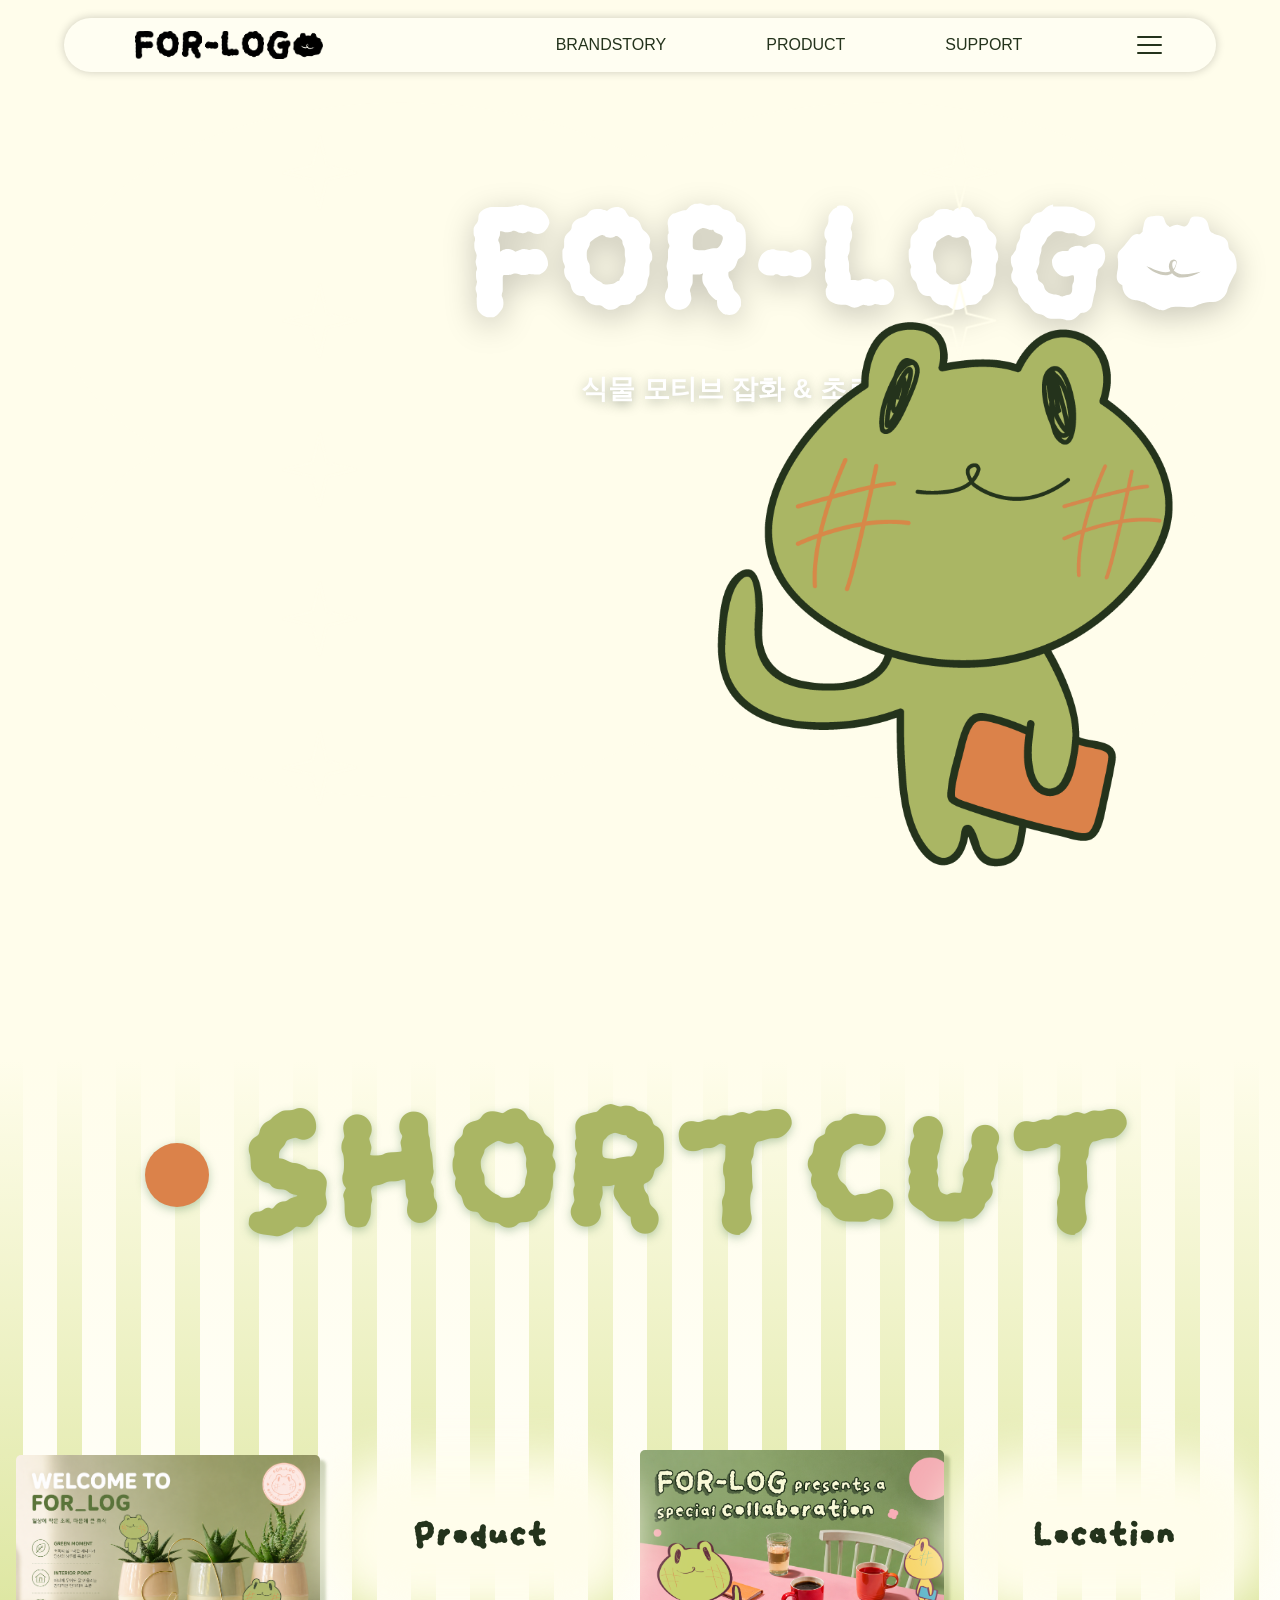
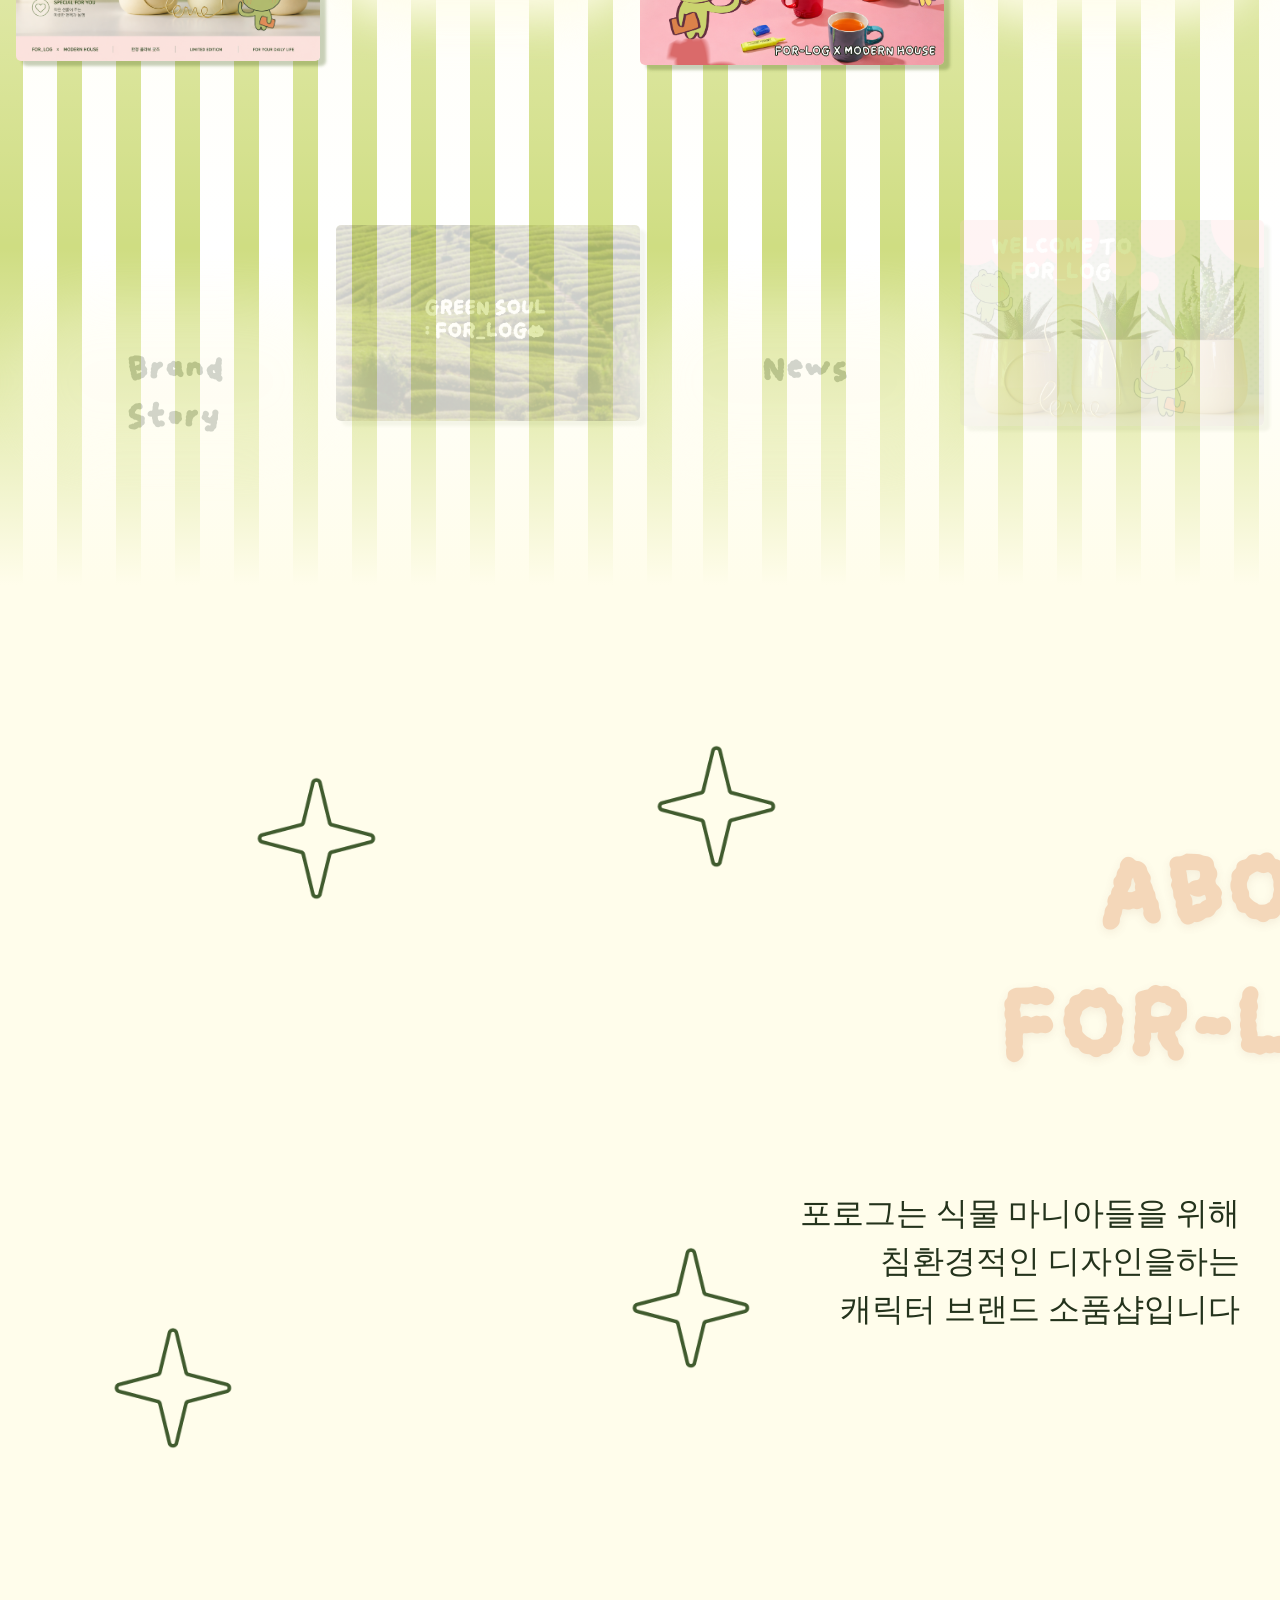
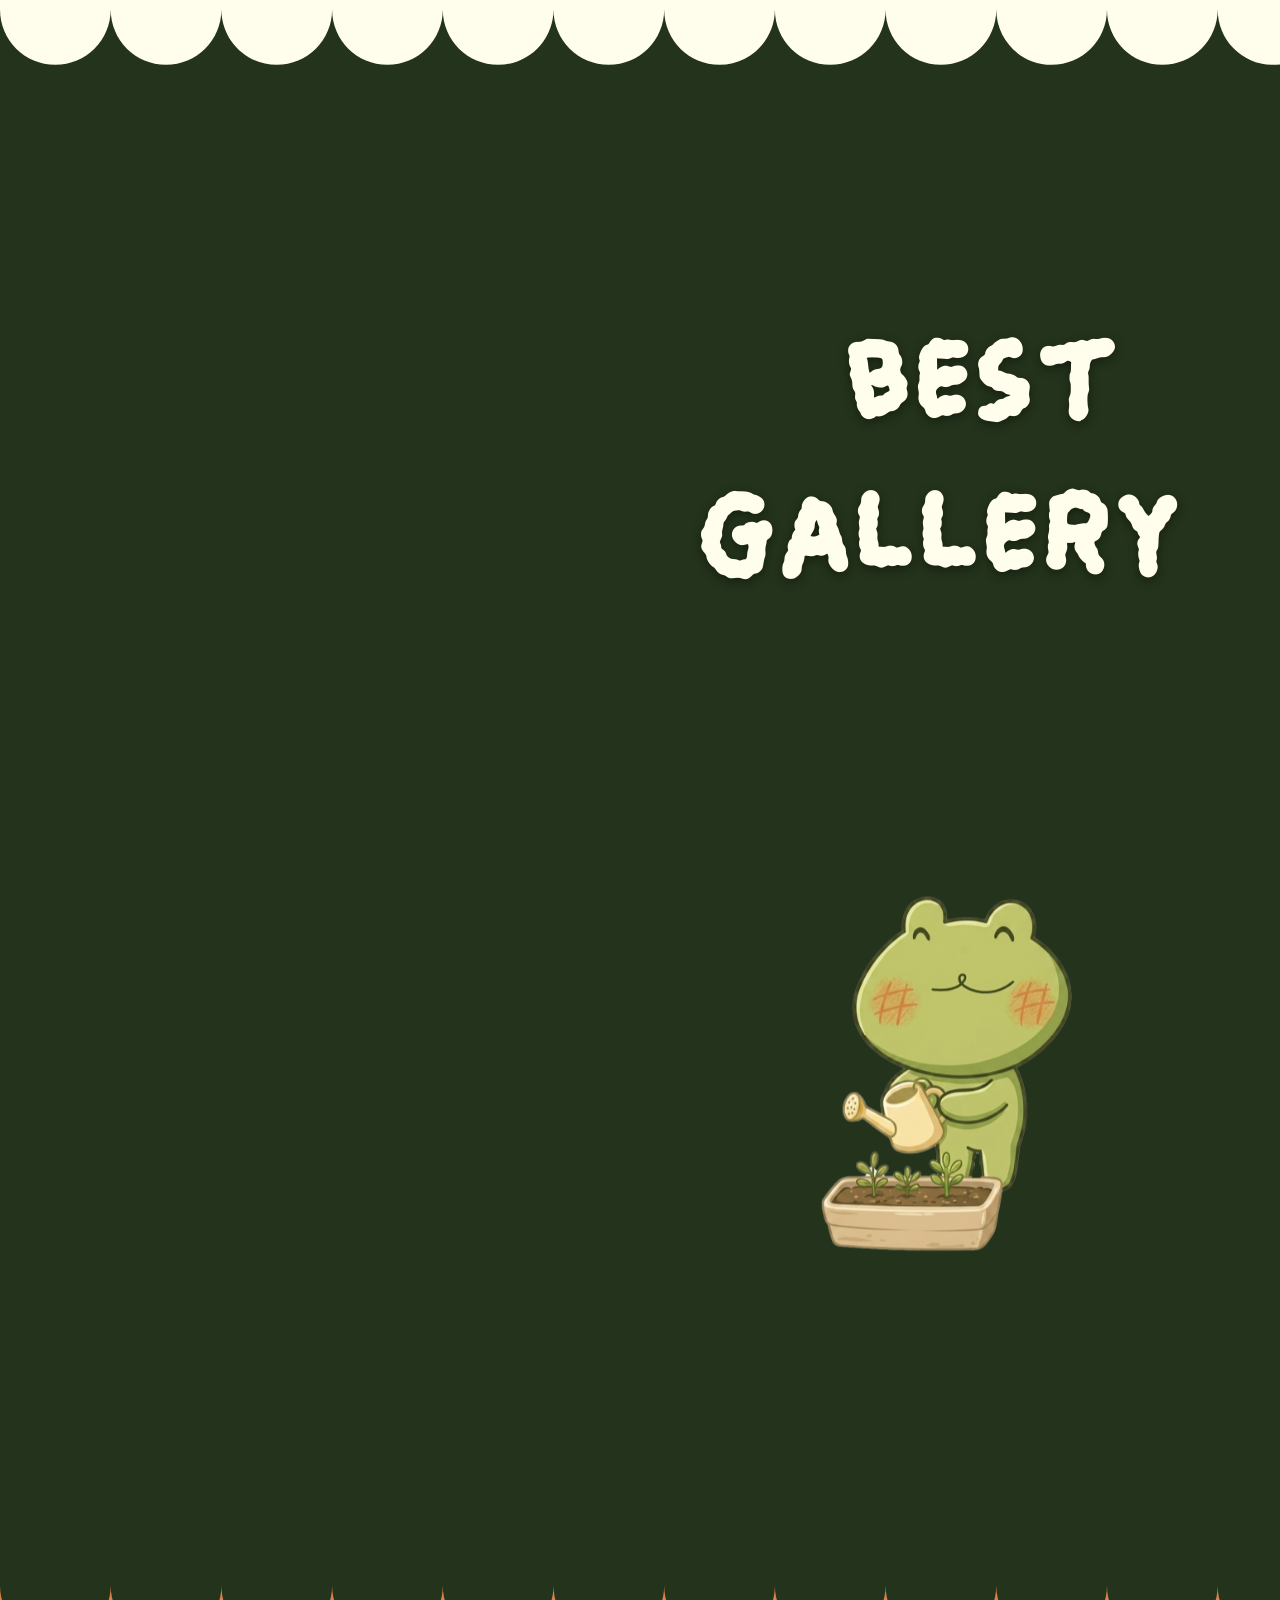
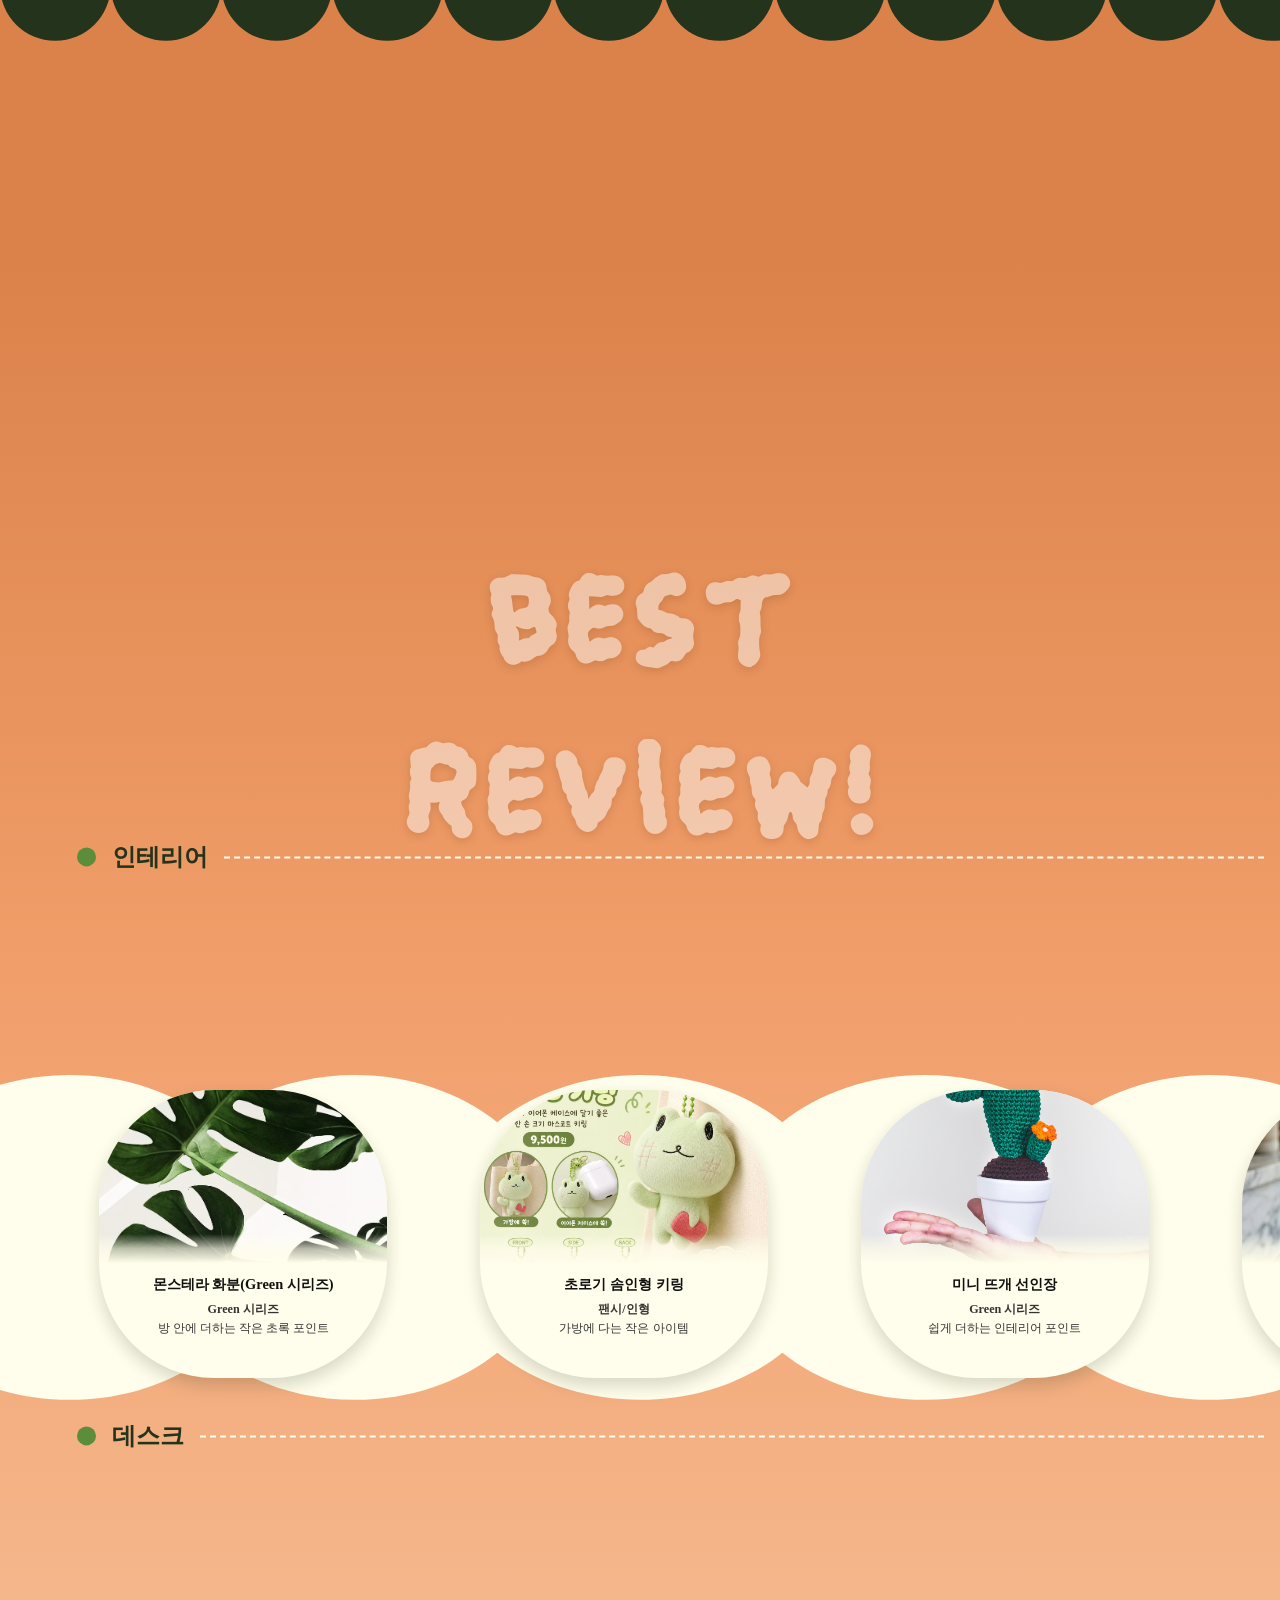
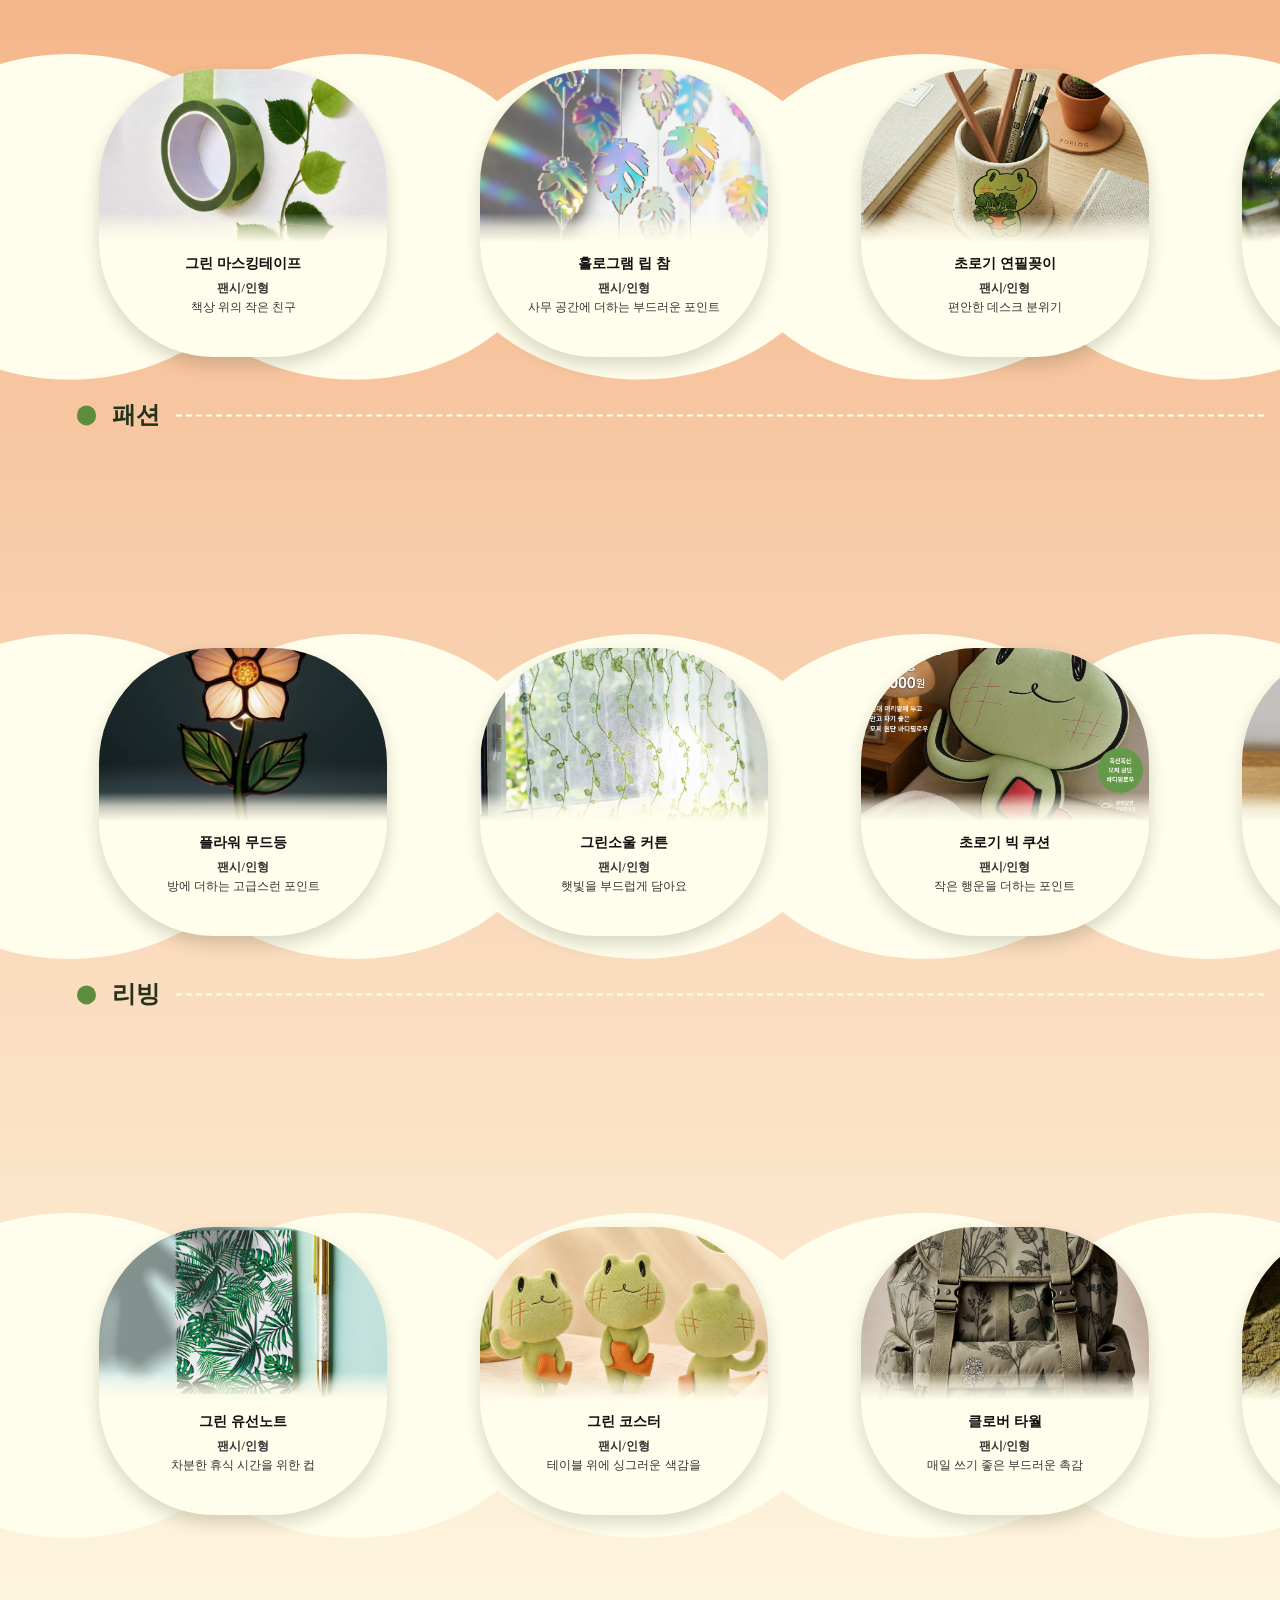
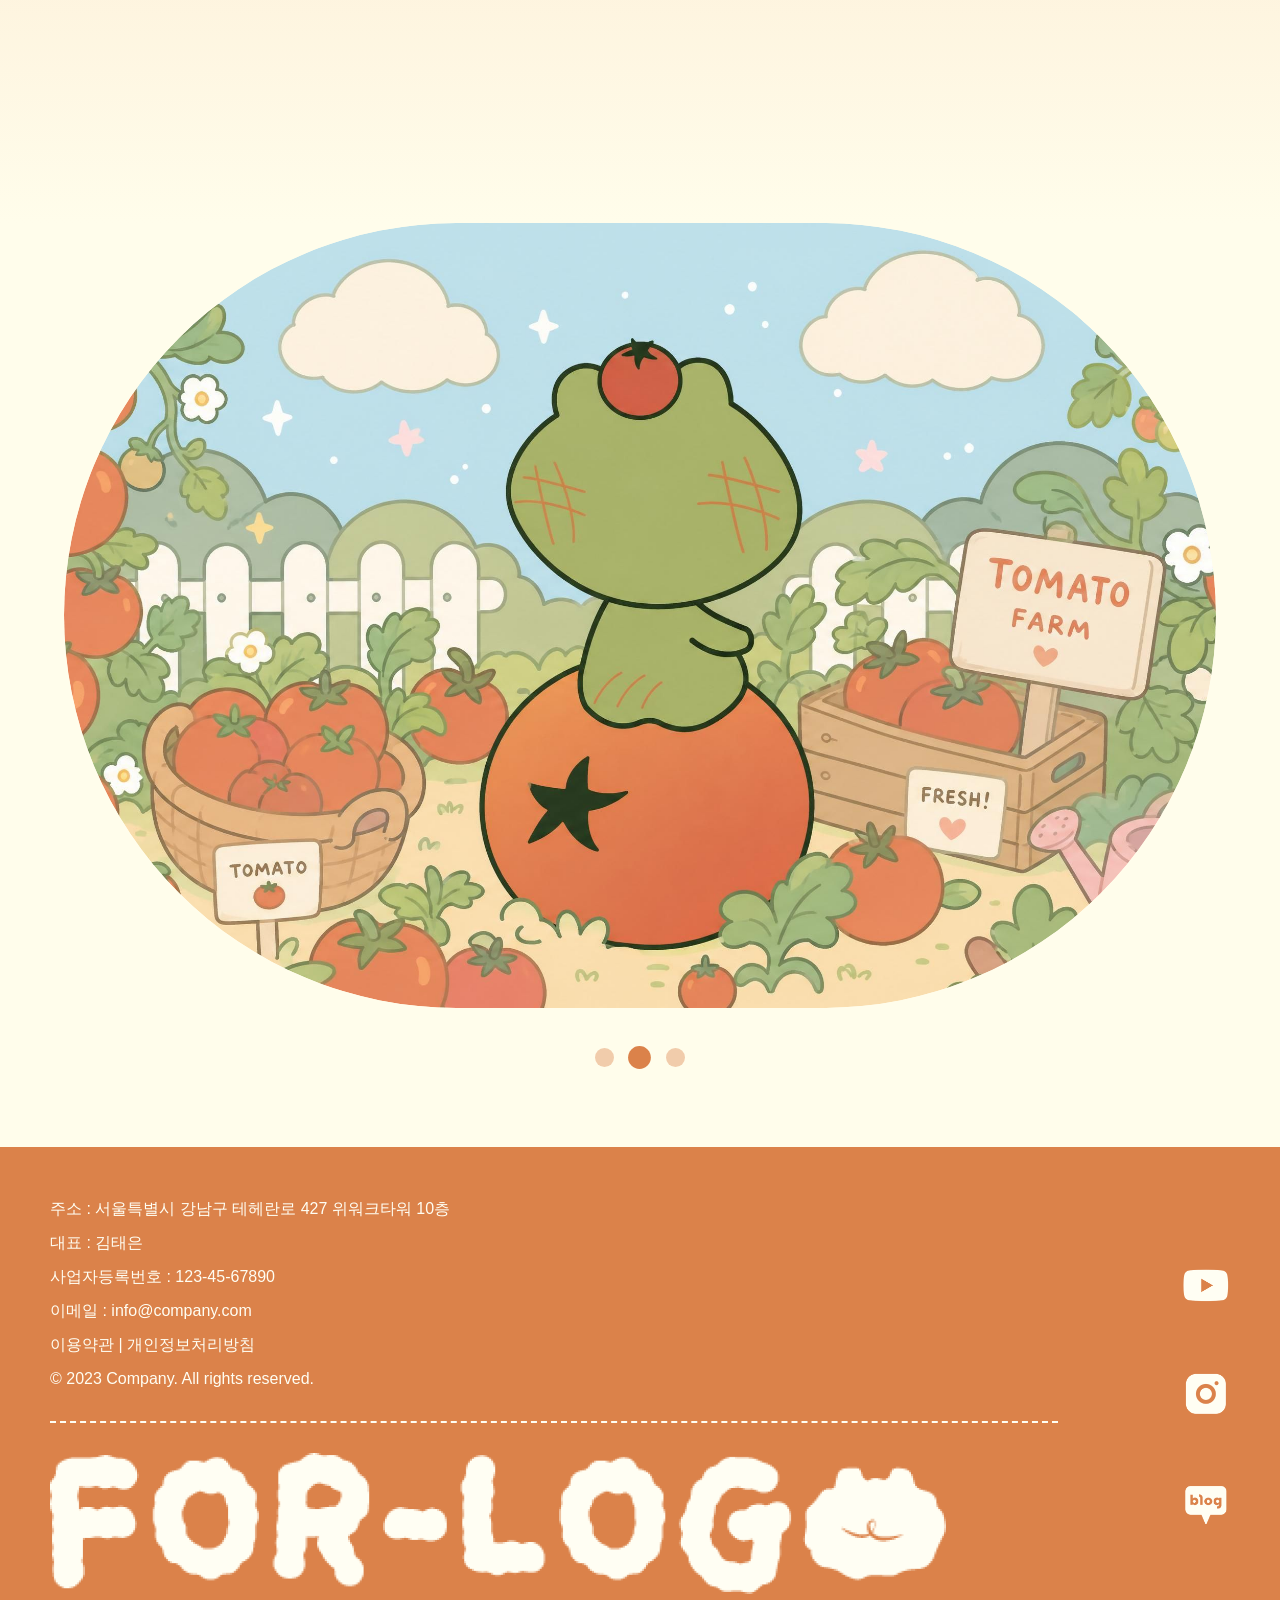
==== Home/index.html @ 7e2d9dda "홈 헤더 수정" ====
<!DOCTYPE html>
<html lang="ko">
<head>
    <meta charset="UTF-8">
    <meta name="viewport" content="width=device-width, initial-scale=1.0">
    <link rel="stylesheet" href="./common/FontAndColor/FontAndColor.css">
    <link rel="stylesheet" href="./css/reset.css">
    <link rel="stylesheet" href="./css/main.css">
    <title>FOR-LOG</title>
<header>
        <div class="headerInner">
            <div class="logo"><a href="../Home/index.html"><img src="../common/img/logo(black) 2.png" alt="logo"></a></div>
            <ul class="gnb">
                <li><a href="../brandstory/brandstory.html">BRANDSTORY</a>
                <ul class="snb">
                    <li><a href="#">CONCEPT</a></li>
                    <li><a href="#">CHOLOGI</a></li>
                </ul>
                </li>
                <li>
                    <a href="../products/products_index.html">PRODUCT</a>
                    <ul class="snb">
                        <li><a href="#">SHOP</a></li>
                        <li><a href="#">CART</a></li>
                    </ul>
                </li>
                <li>
                    <a href="../support/index.html">SUPPORT</a>
                    <ul class="snb">
                        <li><a href="#news">NEWS</a></li>
                        <li><a href="#faq">FAQ</a></li>
                        <li><a href="#location">LOCATION</a></li>
                        <li><a href="../products/login.html">LOG IN</a></li>
                    </ul>
                </li>
            </ul>
            <div class="ham">
                <span></span>
                <span></span>
                <span></span>
            </div>
        </div>
    </header>
<!-- =============================햄버거 누르면 나타나는 전체메뉴=========================== -->
    <div class="dim"></div>
    <div class="hamSideMenu">
        <div class="close">&#10006;</div>
        <ul class="hamGnb">
            <li><a href="../brandstory/brandstory.html">BRANDSTORY</a>
            <ul class="hamSnb">
                <li><a href="../brandstory/brandstory.html">CONCEPT</a></li>
                <li><a href="#">CHOLOGI</a></li>
            </ul>
            </li>
            <li>
                <a href="../products/products_index.html">PRODUCT</a>
                <ul class="hamSnb">
                    <li><a href="../products/products_index.html">SHOP</a></li>
                    <li><a href="../products/cart_test.html">CART</a></li>
                </ul>
            </li>
            <li>
                <a href="../support/html/index.html">SUPPORT</a>
                <ul class="hamSnb">
                    <li><a href="#">NEWS</a></li>
                    <li><a href="#">FAQ</a></li>
                    <li><a href="#">LOCATION</a></li>
                    <li><a href="#">LOG IN</a></li>
                </ul>
            </li>
        </ul>
    </div>
    <!-- 화면 시작 섹션1 -->
    <div class="mainWrap">
        <div class="characterWrap">
            <img src="./img/character image/PNG/choro-gi-nomal.png" alt="Main character">
        </div>
    <img class="cloverFrame" src="./img/SVG files/cloverBackground-01.svg" alt="클로버 모양의 svg">
    <div class="animateTwinkle">
        <div class="oneBox">
            <img src="./img/move/movestar-01.png" alt="움직이는 별의 원본">
            <img src="./img/move/movestar-01.png" alt="움직이는 별의 원본">
            <img src="./img/move/movestar-01.png" alt="움직이는 별의 원본">
            <img src="./img/move/movestar-01.png" alt="움직이는 별의 원본">
            <img src="./img/move/movestar-01.png" alt="움직이는 별의 원본">
        </div>
        <div class="twoBox">
            <img src="./img/move/movestar-01.png" alt="움직이는 별의 원본">
            <img src="./img/move/movestar-01.png" alt="움직이는 별의 원본">
            <img src="./img/move/movestar-01.png" alt="움직이는 별의 원본">
            <img src="./img/move/movestar-01.png" alt="움직이는 별의 원본">
            <img src="./img/move/movestar-01.png" alt="움직이는 별의 원본">
        </div>
    </div>
            <div class="heroVideos" aria-hidden="true">
                <video class="heroVideo videoOne" src="./mp4/tomatomp4.mp4" autoplay muted loop playsinline></video>
                <video class="heroVideo videoTwo" src="./mp4/movie2.mp4" autoplay muted loop playsinline></video>
                <video class="heroVideo videoThree" src="./img/video/tree.mp4" autoplay muted loop playsinline></video>
            </div>
    <section class="sec1">
        <div class="inner">
            <div class="heroContent">
                <img class="heroLogo" src="./img/SVG files/logo/logo(white).svg" alt="FOR-LOG">
                <p>&#49885;&#47932; &#47784;&#54000;&#48652; &#51105;&#54868; &amp; &#52488;&#47196;&#44592; &#44415;&#51592; &#49660;&#54609;&#47792;</p>
            </div>
        </div>
    </section>
    </div>
    <!-- 화면 시작 섹션1 끝남  -->
     <!-- 섹션2 시작 -->
    <section class="sec2">
        <div class="heroContent2">
                <div class="circle"></div><span>SHORTCUT</span>
        </div>
        <div class="inner2">
        <div class="boxUp">
            <img src="./img/character image/table-character2.png" alt="Brand story">
            <div class="whiteCircle"><span>
                                    Product</span></div>
            <img src="./img/character image/modernhouse-01.png" alt="Product">
            <div class="whiteCircle"><span>Location</span></div>
        </div>
         <div class="boxDown">
            <div class="whiteCircle"><span class="p_span">Brand<br>
                                    Story</span></div>
            <img src="./img/character image/green-01.png" alt="News">
            <div class="whiteCircle"><span class="p_span">News</span></div>
            <img src="./img/character image/welcome.png" alt="Location">
        </div>
        </div>
    </section>
        <!-- 섹션2 끝 -->
        <!-- 섹션3 시작 -->
    <section class="sec3">
        <div class="inner">
            <!-- 움직이는 것들-옵저버 끝나고 -->
            <div class="spakleGreenBox">
                <div class="spk1"></div>
                <div class="spk2"></div>
                <div class="spk3"></div>
                <div class="spk4"></div>
            </div>
            <!-- 끝 -->
            <div class="character">
                <img src="./img/character image/PNG/choro-gi6.png" alt="웃는 초로기">
                <div class="textWarp">
                <span>ABOUT<br>FOR-LOG</span>
                <span>포로그는 식물 마니아들을 위해<br>
                        침환경적인 디자인을하는<br>
                        캐릭터 브랜드 소품샵입니다</span>
                </div>
            </div>
        </div>
    </section>
    <!-- 섹션3 끝 -->
     <!-- 섹션4 시작-------갤러리---------- -->
    <section class="sec4">
         <img src="./img/SVG files/pattern/pattern-white.svg" alt="상단 장식 svg이미지(화이트)">
        <div class="galleryStart">
            <div class="cloverWarp"></div>
            <div class="secondWrap">
                <span class="BestGallery">BEST<br>GALLERY</span>
                <div class="anotherIMG"></div>
            </div>
        </div>
    </section>
    <!-- 섹션4 끝-------갤러리---------- -->
     <!-- 섹션5시작-------리뷰페이지---------- -->
    <section class="sec5">
        <img src="./img/SVG files/pattern/pattern-green3.svg" alt="올록볼록한 장식 사진">
        <div>
            <span>BEST<br>REVIEW!</span>
        </div>

        <div class="reviewStart">
            <div class="productBand">
                <img class="productBandBg" src="./img/SVG files/pattern/circliewhite.svg" alt="배경이 되는 원들의 모임">
                <section class="productSection">
                <div class="productList" id="productList"></div>
                </section>
            </div>
            <img src="./img/SVG files/pattern/circliewhite.svg" alt="배경이 되는 원들의 모임">
            
            <img src="./img/SVG files/pattern/circliewhite.svg" alt="배경이 되는 원들의 모임">
            <img src="./img/SVG files/pattern/circliewhite.svg" alt="배경이 되는 원들의 모임">
            <img src="./img/SVG files/pattern/circliewhite.svg" alt="배경이 되는 원들의 모임">
        </div>
    </section>
<!-- 섹션5끝-------리뷰페이지---------- -->
 <!-- 섹션6시작-------슬라이드---------- -->
<section class="sec6">
        <div class="slide">
            <div class="slider">
                <img src="./img/character image/cute_img.jpg" alt="개구리의 이미지1">
                <img src="./img/character image/cute_img2.jpg" alt="개구리의 이미지1">
                <img src="./img/character image/cute_img3.png" alt="개구리의 이미지1">
            </div>
        </div>
        <div class="dots">
            <div></div>
            <div></div>
            <div></div>
        </div>
</section>

<footer>
        <div class="left">
            <div class="info">
                <p>주소 : 서울특별시 강남구 테헤란로 427 위워크타워 10층</p>
                <p>대표 : 김태은</p>
                <p>사업자등록번호 : 123-45-67890</p>
                <p>이메일 : info@company.com</p>
                <p>이용약관 | 개인정보처리방침</p>
                <p>© 2023 Company. All rights reserved.</p>
            </div>
            <div class=line><hr style="border: none; border-top: 2px dashed var(--bg-color);"></div>
            <div class="logo">
                <img src="./common/img/logo(white).png" alt="logo">
            </div>
        </div>
        <div class="right">
            <img src="./common/img/youtube.png" alt="sns">
            <img src="./common/img/instagram.png" alt="sns">
            <img src="./common/img/blog.png" alt="sns">
        </div>
    </footer>

<script src="https://code.jquery.com/jquery-3.7.1.min.js"></script>
    <script src="./js/main.js"></script>
</body>
</html>
---- Home/common/FontAndColor/FontAndColor.css ----
CSS
* {
    font-size: 16px;
}

@font-face {
    font-family: 'Cloudsofa';
    src: url('Cloudsofa_namgim-Regular.ttf') format('truetype');
    /* 브라우저가 두께를 강제로 무시하지 않도록 안전장치 추가 */
    font-weight: 100 900; 
}

:root {
    /* 테마 컬러 */
    --main-color: #AAB664;
    --sub-color: #6F8B41;
    --bg-color: #FFFEF3;
    --point-color: #DB824A;
    --dark-color: #24331C;

    /* 폰트 종류 */
    --font-cloud: 'Cloudsofa', sans-serif;
    --font-default: sans-serif;

    /* 💡 반응형 폰트 설정 (clamp 적용) */
    /* 규칙: clamp(모바일에서_최소_크기, 화면_비례_크기, PC에서_최대_크기) */
    
    --title-font: 900 clamp(4rem, 12vw, 15rem)/1.1 var(--font-cloud);
    --subtitle-font: 900 clamp(3rem, 10vw, 12.5rem)/1.2 var(--font-cloud);
    
    --big1-font: 900 clamp(2rem, 5vw, 4rem)/1.2 var(--font-default);
    --big2-font: 900 clamp(1.75rem, 4vw, 3rem)/1.2 var(--font-default);
    --big3-font: 900 clamp(1.5rem, 3vw, 2.5rem)/1.3 var(--font-default);
    
    --small-font: 900 clamp(1rem, 2vw, 1.25rem)/1.5 var(--font-default);
    --small2-font: 500 clamp(0.875rem, 1.5vw, 1rem)/1.5 var(--font-default);
}
---- Home/css/main.css ----
﻿@font-face {
    font-family: "cloud";
    src: url("../font/Cloudsofa_namgim-Regular.ttf") format("truetype");
    font-weight: 400;
    font-style: normal;
}
 header{
            width: 100%; height:90px;
            display: flex; justify-content: center; align-items: center;
            position: fixed; top: 0; left: 0; z-index: 100;
        }
        .headerInner{
            width: 90%;  height:60%;
            border-radius: 50px;
            display:grid; grid-template-columns: 15% 80% 5%; 
            padding: 0 40px;
            box-shadow: 0 0 10px rgba(0,0,0,0.2);
            position: relative;
        }
        .headerInner::before {
        content: "";
        position: absolute; top: 0; left: 0; 
        width: 100%; height: 100%;
        background-color: color-mix(in srgb, var(--bg-color) 90%, transparent);
        backdrop-filter: blur(4px);
        -webkit-backdrop-filter: blur(4px);
        border-radius: 50px;
        z-index: -1; /* 내용물 뒤로 깔리게 하기 */
    }
        .logo{
            display: flex; justify-content: center; align-items: center;min-width:250px;
        }
        .logo>a{
            width: 75%; height: 51%;
            display: flex; justify-content: center; align-items: center;
        }
        .logo img{
            width: 100%; height: 100%;
            object-fit:cover;
        }
        .gnb{
            height: 100%; 
            display: flex; justify-content: end;
        }
        .gnb>li{
            height: 100%; position: relative; margin-right: 100px;
            transition: all 0.2s; font:var(--small2-font); color: var(--dark-color);
        }
        .gnb>li:hover{
            color: var(--main-color);
        }
        .gnb>li>a{
            width: 100%;height: 100%;
            display: flex; justify-content: center; align-items: center;
            transition: all 0.1s;
        }
        /* ===============================================서브메뉴============================================= */
        .snb{
            position: absolute; left: 50%; 
            transform: translateX(-50%);
            top: 100%;/*부모의 밑바닥 끝에 위치해라*/
            width: 150px;
            background-color: color-mix(in srgb, var(--main-color) 80%, transparent);
            backdrop-filter: blur(4px);
            color: var(--bg-color);
            border-radius:  0 0 15px 15px;
            z-index: 200;
            padding: 15px;
            display: none;
        }
        .snb li{
            padding: 5px 0; font:var(--small2-font);
        }
        a {
       color: inherit;
        }

/* ===============================햄버거===================================== */
        .ham{
            width: 100%;
            display: flex; justify-content: center; align-items: center; flex-direction: column
        }
        .ham span{
            width: 25px; height: 2px; border-radius: 5px;
            background-color: var(--dark-color); margin: 3px 0;
            transition: all 0.2s;
        }
        .ham:hover span:nth-child(1){
            transform: rotate(-26deg) translateY(3px);
        }
        .ham:hover span:nth-child(2){
            opacity: 0;
        }
        .ham:hover span:nth-child(3){
            transform: rotate(26deg) translateY(-3px);
        }
        .dim{
            width: 100%; height: 100vh;
            background-color: color-mix(in srgb, var(--dark-color) 50%, transparent);
            backdrop-filter: blur(4px);
            position: fixed; left: 0;top: 0;
            opacity: 0;
            visibility: hidden;
            transition: all 0.3s;
            z-index: 500;
        }
        .dim.on{
            opacity: 1;
            visibility: visible;
        }
        .hamSideMenu{
            width: 22rem; height: 100vh;
            background-color: var(--bg-color);
            position: fixed; right: -100%; top: 0;
            padding: 32px; transition: all 0.3s;
            z-index: 1000;
        }
        .hamSideMenu.on{
            right: 0;
        }
        .hamGnb>li{
            margin-top: 70px;
            font: var(--small-font); color: var(--dark-color);
            transition: all 0.2s;
        }
        .hamGnb>li:hover{
            color: var(--main-color);
        }
        .hamSnb{
            display: none;
        }
        .hamSnb li{
            margin-top: 20px;
            font: var(--small2-font); color: var(--main-color);
        }
        .close{
            width:20px;
            color: var(--point-color);
            font: var(--small-font);
            cursor: pointer;
            transition: all 0.2s;
        }
        .close:hover{
            scale: 1.2;
        }
        @media(max-width:1000px){
            .gnb{
                display: none;
            }
            .hamSideMenu{
                width: 70%;
            }
            .ham{
                align-items: end;
            }
        }
html,
 footer{
            background-color: var(--point-color);
        }
body {
    margin: 0;
    background-color: #fffdeb;
}

.mainPopup {
    width: 100%;
    min-height: 100vh;
    position: fixed;
    left: 0;
    top: 0;
    z-index: 3000;
    display: flex;
    align-items: flex-start;
    justify-content: flex-start;
    padding: 6rem 2rem 2rem 6rem;
    background-color: rgba(0, 0, 0, 0.62);
}

.mainPopup.hide {
    display: none;
}

.mainPopupInner {
    width: min(calc(100% - 6rem), 74rem);
    display: flex;
    align-items: center;
    justify-content: flex-start;
    gap: clamp(1.5rem, 7vw, 5.2rem);
}

.mainPopupItem {
    width: min(42vw, 22.8rem);
    overflow: hidden;
    background-color: #111;
    box-shadow: 0 1.2rem 2.4rem rgba(0, 0, 0, 0.22);
}

.mainPopupItem.hide {
    display: none;
}

.mainPopupItem img {
    width: 100%;
    aspect-ratio: 228 / 333;
    object-fit: cover;
}

.mainPopupControl {
    display: flex;
    justify-content: space-between;
    align-items: center;
    min-height: 1.75rem;
    padding: 0.35rem 0.55rem;
    background-color: #111;
}

.mainPopupToday,
.mainPopupControl button {
    border: 0;
    background: none;
    color: #fff;
    font-family: "sans-serif";
    font-size: 0.72rem;
    font-weight: 800;
    line-height: 1;
    cursor: pointer;
}

.mainPopupToday {
    display: flex;
    align-items: center;
    gap: 0.35rem;
}

.mainPopupToday input {
    width: 0.85rem;
    height: 0.85rem;
    margin: 0;
    accent-color: #fff;
    cursor: pointer;
}

@media (max-width: 640px) {
    .mainPopup {
        align-items: flex-start;
        overflow-y: auto;
        padding: 5rem 1rem 2rem;
    }

    .mainPopupInner {
        flex-direction: column;
        gap: 1.2rem;
    }

    .mainPopupItem {
        width: min(78vw, 18rem);
    }
}
.inner {
    width: min(100% - 2rem, 1200px);
    margin: 0 auto;
}
.inner2 {
    width: min(100% - 2rem, 1600px);
    margin: 0 auto;
}

img,
video {
    display: block;
}

.sec1 {
    margin: 0 auto;
    min-height: 100vh;
    background: transparent;
    overflow: hidden;
    position: relative;
    z-index: 20;
    /* border: 1px solid red; */
    margin-bottom: 10rem;
}
.BestGallery {
    display: inline-block;
    transition: transform 0.5s ease;
    transition: all 0.4s;
    transform: translateY(-10rem);
}
.BestGallery.on{
    transform: translateY(0);
}
.BestGallery:hover{
    transform: translateY(10rem);
}
.characterWrap {
    position: absolute;
    inset: 0;
    z-index: 40;
    pointer-events: none;
}

.characterWrap img {
    position: absolute;
    right: 10rem;
    bottom: 16rem;
    width: min(33vw, 350px);
    transform: scale(1.3);
    z-index: 50;
    /* animation: moveMain 3s infinite; */
    /* animation-direction: alternate; */
}
@keyframes moveMain{
    0%{
        transform: scale(1.55) rotate(0);
        bottom: 16rem;
    }
    20%{
        transform: scale(1.55) rotate(-5deg);
        bottom: 22rem;
        right: 12rem;
    }
    50%{
        transform: scale(1.44) rotate(0);
        right: 12rem;
        bottom: 16rem;
    }
    70%{
        transform: scale(1.55) rotate(0);
        bottom: 22rem;
        right: 15rem;
    }
    100%{
        transform: scale(1.44) rotate(0);
        right: 15rem;
        bottom: 16rem;
    }
}

.mainWrap {
    position: relative;
    z-index: 1;
    width: 100%;
    min-height: 100vh;
    overflow: hidden;
    background: #fffdeb;
    isolation: isolate;
    pointer-events: none;
}

.heroVideos,
.heroVideo,
.cloverFrame {
    position: absolute;
    inset: 0;
    width: 100%;
    height: 100vh;
}

.heroVideos {
    z-index: 1;
    background: #fffdeb;
}

.heroVideo {
    object-fit: cover;
    opacity: 0;
    animation: videoFade 18s infinite;
}

.videoOne {
    animation-delay: 0s;
}

.videoTwo {
    animation-delay: 6s;
}

.videoThree {
    animation-delay: 12s;
}

.cloverFrame {
     position: absolute;
    top: 0;
    left: 50%;
    width: 110%;
    height: 100vh;
    max-width: none;
    transform: translateX(-50%);
    object-fit: fill;
    z-index: 10;
    pointer-events: none;
     opacity: 1;
    transition: opacity 0.1s ease;
}

@media (max-width: 1160px) {
     .cloverFrame {
        opacity: 0;
    }

    .heroVideos {
        border-radius: 0 0 40px 40px;
        overflow: hidden;
    }
}
.animateTwinkle{
    width: 100%;
    height: 100vh;
    position: absolute;
    inset: 0;
    z-index: 30;
    display: flex;
    justify-content: space-around;
    align-items: center;
}
.oneBox{
    margin-top: 1rem;
    width: 6.5rem;
    height: 75%;
    /* border: 1px solid red; */
    display: flex;
    align-items: center;
    justify-content: space-around;
   flex-direction: column;
   gap: 2.8rem;
}
.oneBox>img{
   animation: moveTwinkle 1.6s steps(2, end) infinite;
}
.twoBox>img{
   animation: moveTwinkle 1.6s steps(2, end) infinite;
}
.twoBox{
    margin-top: 1rem;
    width: 6.5rem;
    height: 75%;
    /* border: 1px solid red; */
    display: flex;
    align-items: center;
    justify-content: space-around;
   flex-direction: column;
   gap: 2.8rem;
}
@keyframes moveTwinkle {
    0%{ 
        transform: scale(1.2)rotate(20deg);
    }
    30%{
        transform: scale(0.6)  rotate(50deg);
    }
    50%{
       transform: scale(0.5) rotate(70deg);
    }
    70%{
        transform: scale(0.2) rotate(100deg);
    }
    100%{
        transform: scale(0);
    }
}

.heroContent {
    position: absolute;
    z-index: 3;
    top: clamp(94px, 17vh, 155px);
    left: 50%;
    width: min(46rem, 72vw);
    transform: translateX(-50%);
    text-align: center;
    color: #fff;
    text-shadow: 0 3px 12px rgba(30, 48, 32, 0.35);
    
}

.heroLogo {
    transform: scale(1.3);
    width: min(100%, 670px);
    margin: 4rem 18.75rem;
    filter: drop-shadow(0 6px 12px rgba(0, 0, 0, 0.22));
    user-select: none;
}

.heroContent p {
    margin: clamp(8px, 1.5vw, 14px) auto 0;
    font-size: clamp(1.1rem, 2.1vw, 1.9rem);
    font-weight: 800;
    line-height: 1.25;
    word-break: keep-all;
    transform: translateX(11rem);
   user-select: none;
}
.heroCharacter {
    position: absolute;
    z-index: 3;
    right: clamp(24px, 10vw, 170px);
    bottom: clamp(40px, 6vh, 88px);
    width: clamp(190px, 24vw, 390px);
    max-height: 55vh;
    object-fit: contain;
    filter: drop-shadow(0 12px 18px rgba(0, 0, 0, 0.2));
}

@keyframes videoFade {
    0% {
        opacity: 0;
    }

    8%,
    33% {
        opacity: 1;
    }

    42%,
    100% {
        opacity: 0;
    }
}

@media (max-width: 900px) {
    .heroContent {
        top: clamp(90px, 15vh, 130px);
        width: min(38rem, 78vw);
    }

    .heroCharacter {
        right: 50%;
        bottom: clamp(52px, 8vh, 92px);
        width: clamp(210px, 45vw, 330px);
        transform: translateX(50%);
    }
}

@media (max-width: 768px) {
    .heroContent {
        left: 50%;
        transform: translateX(-40%);
    }

    .heroLogo {
        margin-right: auto;
        margin-left: auto;
    }

    .heroContent p {
        transform: translateX(0);
    }

    .sec3 .inner {
        width: min(100% - 3rem, 1200px);
    }

}

@media (max-width: 560px) {
    .mainWrap {
        min-height: 100svh;
    }

    .cloverFrame {
        width: 180%;
        max-width: none;
        left: 50%;
        transform: translateX(-50%);
        display: block;
    }

    .heroContent {
        top: 18vh;
        width: min(21rem, 78vw);
    }

    .heroContent p {
        font-size: clamp(1rem, 5vw, 1.35rem);
    }

    .heroCharacter {
        bottom: 12vh;
        width: min(62vw, 260px);
    }
}
.sec2 {
    overflow: hidden;
    position: relative;
    background-color: #fffdeb;
    background-image:
        linear-gradient(180deg, #fffdeb 0%, transparent 70%, #fffdeb 100%),
        url("../img/strp.png");

    background-repeat:
        no-repeat,
        repeat;

    background-size:
        100% 100%,
        auto;

    background-position:
        center,
        center;
    
    margin-bottom: 15rem;
}
.heroContent2{
    display: flex;
    align-items: center;
    justify-content: center;
    gap: 2rem;
    transform: translateY(10rem);
    opacity: 0;
    transition: all 0.6s;
}
.heroContent2.on{
    transform: translateY(0rem);
    opacity: 1;
}
.heroContent2 span{
     font-size: clamp(4rem, 12vw, 10rem);
     color: #AAB664;
     font-family: "cloud";
      text-shadow: 0 3px 10px rgba(64, 121, 70, 0.35);
}
.circle{
    width: max(4rem);
    height: max(4rem);
    border-radius: 50%;
    background-color: #DB824A;
    box-shadow: 0 3px 10px rgba(64, 121, 70, 0.35);
}

.boxUp{
    margin-top: 10rem;
    width: 100%;
    display: grid;
    grid-template-columns:repeat(4, 1fr);
    /* gap: 30rem; */
    align-items: center;
    justify-items: start;
    transform: translateY(10rem);
    opacity: 0.2;
    transition: all 0.4s;
}
.boxUp.on{
    transform: translateY(0);
    opacity: 1;
}
.boxUp>img{
    width: 100%;
    max-height: 25rem;
    border-radius: 5px;
    object-fit: cover;
    cursor: pointer;
}
.boxUp>div{
    display: flex;
    align-items: center;
    justify-content: center;
}
.whiteCircle{
    position: relative;
    justify-self: center;
    align-self: center;
    margin-bottom: 2.8rem;
    width: 20rem;
    height: 10rem;
    border-radius: 70rem;
    display: flex;
    align-items: center;
    justify-content: center;
    transition: all 0.3s;
}
.whiteCircle:hover{
    transform: translateY(-2rem);
}

.whiteCircle::before{
    content: "";
    position: absolute;
    inset: 0;
    background-color: #fffdeb;
    border-radius: inherit;
    filter: blur(1.5rem);
    z-index: 0;
}

.whiteCircle > span{
    font-size: clamp(1.2rem, 12vw, 2rem);
     color:  #24331C;
     font-family: "cloud";
    position: relative;
    z-index: 1;
    cursor: pointer;
    transition: all 0.3s;
}
.whiteCircle > span:hover{
    color: #DB824A;
}
.p_span{
    /* border: 1px solid red; */
    position: absolute;
    left: 15%;
    top: 28%;
     transform: translateX(-50%);
    z-index: 1;
}
.boxDown{
    margin-top: -5.3rem;
    width: 100%;
    display: grid;
    grid-template-columns:repeat(4, 1fr);
    /* gap: 1rem; */
    align-items: center;
    justify-items: end;
    margin-bottom: 15rem;
    transform: translateY(10rem);
    opacity: 0.2;
    transition: all 0.5s;
}
.boxDown.on{
    transform: translateY(0);
    opacity: 1;
}
.boxDown>div{
    margin-top: 10rem;
    display: flex;
    align-items:flex-start;
    justify-content:center;
}
.boxUp>img{
    box-shadow: 6px 5px 3px rgba(74, 99, 31, 0.3);
    transition: all 0.3s;
}
.boxUp>img:hover{
    transform: translateY(-2rem);
}
.boxDown>img{
    width: 100%;
    max-height: 25rem;
    border-radius: 5px;
    object-fit: cover;
    cursor: pointer;
    box-shadow: 6px 5px 3px rgba(74, 99, 31, 0.3);
    transition: all 0.3s;
}
.boxDown>img:hover{
    transform: translateY(-2rem);
}
@media (max-width: 1200px) {
      .sec2 {
        padding: 0 1.9rem;
    }
    .boxUp,
    .boxDown {
        display: grid;
        grid-template-columns: 1fr;
        gap: 1.5rem;
        margin-top: 2rem;
        margin-bottom: 0;
    }

    .boxUp > div,
    .boxDown > div {
        display: none;
    }

    .boxUp > img,
    .boxDown > img {
        width: 100%;
        max-height: none;
        object-fit: cover;
    }
}
.sec3{
    width: 100%;
    margin-bottom: 4.5rem;
    background-color:#fffdeb;
    position: relative;
}
.spakleGreenBox{
    width: 100%;
    height: 160%;
    position: absolute;
    top: 0;
    left: 0;
    z-index: 200;
    pointer-events: none;
    /* border: 1px solid red; */
    margin-top: -15rem;
}
/* 반짝이 시작--------------- */
.spk1, .spk2, .spk3, .spk4{
    width: 12%;
    height: 12%;
    position: absolute;
    top: 12rem;
    left: 15rem;
    background-image: url(../img/move/greensparkle-01.png);
    background-position: center;
    background-repeat: no-repeat;
    background-size: contain;
    animation: sparkle 1.4s ease-in-out infinite;
    transform-origin: center;
}
.spk2{
    top: 10rem;
    left: 50%;
    animation: sparkle2 1.2s ease-in-out infinite;
}
.spk3{
    top: auto;
    bottom: 10rem;
    left: 6rem;
    animation: sparkle2 1.2s ease-in-out infinite;
}

.spk4 {
    top: auto;
    left: auto;
    bottom: 15rem;
    right: 40%;
    animation: sparkle 1.2s ease-in-out infinite;
}

@keyframes sparkle {
    0%, 100% {
        transform: scale(0.5) rotate(0deg);
        opacity: 0.4;
    }

    50% {
        transform: scale(1.15) rotate(8deg);
        opacity: 1;
    }
}
@keyframes sparkle2 {
    0%, 100% {
        transform: scale(0.3) rotate(0deg);
        opacity: 0.4;
    }

    50% {
        transform: scale(0.9) rotate(8deg);
        opacity: 1;
    }
}
@media (max-width: 768px) {
    .spakleGreenBox {
        height: 120%;
    }

    .spk1 {
        top: 8rem;
        left: 2rem;
    }

    .spk2 {
        top: 12rem;
        left: 50%;
        right: 3rem;
    }

    .spk3 {
        top: auto;
        bottom: 6rem;
        left: 1rem;
    }

    .spk4 {
        top: auto;
        bottom: 2rem;
        left: 50%;
        right: 2rem;
    }
}
.character{
    width: 100%;
    display: grid;
    grid-template-columns: repeat(2, 1fr);
    gap: 6rem;

}
.character img{
    width: 100%;
    height: 40rem;
    transform: translateY(-500px) scale(2);
    object-fit: contain;
    transition: all 0.5s;
    opacity: 0;
}

.character img.on{
	-webkit-animation: bounce-in-top 1.2s both;
	        animation: bounce-in-top 1.2s both;
}

@-webkit-keyframes bounce-in-top {
  0% {
    -webkit-transform: translateY(-500px) scale(2);
            transform: translateY(-500px)scale(2);
    -webkit-animation-timing-function: ease-in;
            animation-timing-function: ease-in;
    opacity: 0;
  }
  38% {
    -webkit-transform: translateY(0)scale(2);
            transform: translateY(0)scale(2);
    -webkit-animation-timing-function: ease-out;
            animation-timing-function: ease-out;
    opacity: 1;
  }
  55% {
    -webkit-transform: translateY(-65px)scale(2);
            transform: translateY(-65px)scale(2);
    -webkit-animation-timing-function: ease-in;
            animation-timing-function: ease-in;
  }
  72% {
    -webkit-transform: translateY(0)scale(2);
            transform: translateY(0)scale(2);
    -webkit-animation-timing-function: ease-out;
            animation-timing-function: ease-out;
  }
  81% {
    -webkit-transform: translateY(-28px)scale(2);
            transform: translateY(-28px)scale(2);
    -webkit-animation-timing-function: ease-in;
            animation-timing-function: ease-in;
  }
  90% {
    -webkit-transform: translateY(0)scale(2);
            transform: translateY(0)scale(2);
    -webkit-animation-timing-function: ease-out;
            animation-timing-function: ease-out;
  }
  95% {
    -webkit-transform: translateY(-8px)scale(2);
            transform: translateY(-8px)scale(2);
    -webkit-animation-timing-function: ease-in;
            animation-timing-function: ease-in;
  }
  100% {
    -webkit-transform: translateY(0)scale(2);
            transform: translateY(0)scale(2);
    -webkit-animation-timing-function: ease-out;
            animation-timing-function: ease-out;
    opacity: 1;
  }
}
@keyframes bounce-in-top {
  0% {
    -webkit-transform: translateY(-500px)scale(2);
            transform: translateY(-500px)scale(2);
    -webkit-animation-timing-function: ease-in;
            animation-timing-function: ease-in;
    opacity: 0;
  }
  38% {
    -webkit-transform: translateY(0)scale(2);
            transform: translateY(0)scale(2);
    -webkit-animation-timing-function: ease-out;
            animation-timing-function: ease-out;
    opacity: 1;
  }
  55% {
    -webkit-transform: translateY(-65px)scale(2);
            transform: translateY(-65px)scale(2);
    -webkit-animation-timing-function: ease-in;
            animation-timing-function: ease-in;
  }
  72% {
    -webkit-transform: translateY(0)scale(2);
            transform: translateY(0)scale(2);
    -webkit-animation-timing-function: ease-out;
            animation-timing-function: ease-out;
  }
  81% {
    -webkit-transform: translateY(-28px)scale(2);
            transform: translateY(-28px)scale(2);
    -webkit-animation-timing-function: ease-in;
            animation-timing-function: ease-in;
  }
  90% {
    -webkit-transform: translateY(0)scale(2);
            transform: translateY(0)scale(2);
    -webkit-animation-timing-function: ease-out;
            animation-timing-function: ease-out;
  }
  95% {
    -webkit-transform: translateY(-8px)scale(2);
            transform: translateY(-8px)scale(2);
    -webkit-animation-timing-function: ease-in;
            animation-timing-function: ease-in;
  }
  100% {
    -webkit-transform: translateY(0)scale(2);
            transform: translateY(0)scale(2);
    -webkit-animation-timing-function: ease-out;
            animation-timing-function: ease-out;
    opacity: 1;
  }
}

.textWarp{
    display: flex;
    flex-direction: column;
    gap: 6rem;
}
.character span:nth-child(1){
    display: block;
    font-family: "cloud";
    font-size: clamp(3rem, 7vw, 7rem);
    color: #DB824A;
    text-align: end;
    text-shadow: 0 3px 10px rgba(156, 106, 77, 0.35);
    transform: translateX(12rem);
    transition: all 0.4s;
    opacity: 0.3;
}
.character span:nth-child(1).on{
    transform: translateX(0);
    opacity: 1;
}
.character span:nth-child(1):hover{
    transform: translateY(-2rem);
}
.character span:nth-child(2){
    display: block;
    font-family: "cloud";
    font-size: clamp(1rem, 3vw, 2rem);
    font-weight: 500;
    color: #24331C;
    text-align: end;
    transform: translateX(6rem);
    transition: all 0.4s;
    opacity: 0.3;
}
.character span:nth-child(2).on{
    transform: translateX(0);
    opacity: 1;
}

@media (max-width: 768px) {
    .character span:nth-child(1) {
        font-size: clamp(4.5rem, 8vw, 8rem);
    }
}
.sec4{
    width: 100%;
    min-height: 100vh;
    background-color:#24331C;
}
.sec4 > img{
    width: 100%;
}

.galleryStart{
    margin: auto 10rem;
    margin-top: 15rem;
    display: grid;
    grid-template-columns: repeat(2, minmax(0, 1fr));
    gap: 7rem;
}
.cloverWarp{
    width: 100%;
    /* background-color: #AAB664; */
}
.galleryStart span{
    font-family: "cloud";
    font-size: clamp(4rem, 8vw, 7rem);
    color: #fffdeb;
    text-align: end;
    text-shadow: 0 3px 10px rgba(17, 27, 13, 0.8);
    transform: translateY(0)
}
.galleryStart span:hover{
    /* transform: translateY(-6rem); */
    transform: rotate(-1deg);
}
.secondWrap{
    width: 100%;
    display: flex;
    flex-direction: column;
    /* background-color: #DB824A; */
}
.cloverWarp {
    width: 100%;
    /* background-color: #AAB664; */
    display: grid;
    grid-template-columns: repeat(2, 1fr);
    gap: 5rem;
    
}

.cloverCard {
    width: 100%;
    aspect-ratio: 1 / 1;
    perspective: 1000px;
    cursor: pointer;
}

.cloverCardInner {
    position: relative;
    width: 100%;
    height: 100%;
    transform-style: preserve-3d;
    transition: transform 0.7s ease;
}

.cloverCard:hover .cloverCardInner {
    transform: rotateY(180deg);
}

.cloverCardFace {
    position: absolute;
    inset: 0;
    display: flex;
    align-items: center;
    justify-content: center;
    backface-visibility: hidden;
}

.cloverCard object,
.cloverCard img {
    width: 92%;
    height: 92%;
    object-fit: contain;
}

.cloverCardBack {
    transform: rotateY(180deg);
}
.anotherIMG{
    background-image: url("../img/character image/PNG/choro-gi5.png");
    background-position: center;
    background-repeat: no-repeat;
    background-size: contain;
    width: 100%;
    height: 100vh;
    /* height: 100%; */
    /* object-fit: contain; */
    cursor: pointer;
    transition: all 0.1s;
	animation: jello-horizontal 0.9s both;
}
@-webkit-keyframes jello-horizontal {
  0% {
    -webkit-transform: scale3d(1, 1, 1);
            transform: scale3d(1, 1, 1);
  }
  30% {
    -webkit-transform: scale3d(1.25, 0.75, 1);
            transform: scale3d(1.25, 0.75, 1);
  }
  40% {
    -webkit-transform: scale3d(0.75, 1.25, 1);
            transform: scale3d(0.75, 1.25, 1);
  }
  50% {
    -webkit-transform: scale3d(1.15, 0.85, 1);
            transform: scale3d(1.15, 0.85, 1);
  }
  65% {
    -webkit-transform: scale3d(0.95, 1.05, 1);
            transform: scale3d(0.95, 1.05, 1);
  }
  75% {
    -webkit-transform: scale3d(1.05, 0.95, 1);
            transform: scale3d(1.05, 0.95, 1);
  }
  100% {
    -webkit-transform: scale3d(1, 1, 1);
            transform: scale3d(1, 1, 1);
  }
}
@keyframes jello-horizontal {
  0% {
    -webkit-transform: scale3d(1, 1, 1);
            transform: scale3d(1, 1, 1);
  }
  30% {
    -webkit-transform: scale3d(1.25, 0.75, 1);
            transform: scale3d(1.25, 0.75, 1);
  }
  40% {
    -webkit-transform: scale3d(0.75, 1.25, 1);
            transform: scale3d(0.75, 1.25, 1);
  }
  50% {
    -webkit-transform: scale3d(1.15, 0.85, 1);
            transform: scale3d(1.15, 0.85, 1);
  }
  65% {
    -webkit-transform: scale3d(0.95, 1.05, 1);
            transform: scale3d(0.95, 1.05, 1);
  }
  75% {
    -webkit-transform: scale3d(1.05, 0.95, 1);
            transform: scale3d(1.05, 0.95, 1);
  }
  100% {
    -webkit-transform: scale3d(1, 1, 1);
            transform: scale3d(1, 1, 1);
  }
}
.anotherIMG:hover {
    background-image: url("../img/another-01.png");
    background-position: center;
    background-repeat: no-repeat;
    background-size: contain;
    width: 103%;
    transform: translateX(-0.2rem);
    transform: scale(1.9);
    object-fit: contain;
    cursor: pointer;
}

@media (max-width: 768px) {
    .anotherIMG {
        height: calc(100vh - 10rem);
    }
}
@media (max-width: 1200px) {
    .galleryStart {
        margin: 10rem 4rem 0;
        gap: 3rem;
    }
}
@media (max-width: 1000px) {
    .galleryStart {
        margin: 8rem 2rem 0;
        gap: 2rem;
    }

    .galleryStart span {
        font-size: clamp(3.5rem, 9vw, 5rem);
    }
}
@media (max-width: 900px) {
       .BestGallery.on {
        transform: translateY(0);
    }
    .galleryStart {
        grid-template-columns: 1fr;
        gap: 2rem;
        margin: 5rem 1.5rem 0;
    }

    .secondWrap {
        order: 1;
    }

    .cloverWarp {
        order: 2;
    }

    .secondWrap img {
        display: none;
    }

    .BestGallery {
        display: block;
        text-align: center;
        font-size: clamp(3rem, 11vw, 4rem);
    }
}

@media (max-width: 768px) {
    .galleryStart .BestGallery {
        width: 100%;
        text-align: center;
        font-size: clamp(6.5rem, 8vw, 10rem);
        transform: translateX(-1.8rem);
        align-self: center;
    }

    .galleryStart .BestGallery.on {
        transform: translateX(0);
    }
}
.sec5 {
    width: 100%;
    margin: 0 auto;
    /* min-height: 100vh; */
    background-image:
        linear-gradient(180deg, #DB824A 10%, #f19e6a 30%, #fffdeb 100%);
    overflow: hidden;
    position: relative;
}
.sec5>img{
    width: 100%;
}
.sec5>div{
    /* border: 1px solid rgb(0, 4, 255); */
    display: flex;
    align-items: center;
    justify-content: center;
    margin: 10rem auto;
}
.sec5>div>span{
    font-family: "cloud";
    font-size: clamp(5rem, 9vw, 22rem);
    color: #F9F8F4;
    text-align: center;
    margin: 10rem auto;
    text-shadow: 0 3px 10px rgba(90, 46, 10, 0.35);
    transform: translateY(11rem);
    transition: all 0.4s;
    opacity: 0.5;
}
.sec5>div>span.on{
    opacity: 1;
    transform: translateY(0);
}
.sec5>div>span:hover{
    opacity: 1;
    transform: translateY(-6rem);
}
@media (max-width: 768px) {
    .sec5>div>span {
        font-size: clamp(10rem, 18vw, 22rem);
    }
}

.reviewStart{
    display: flex;
    align-items: start;
    justify-content: center;
    flex-direction: column;
     /* overflow: hidden; */
    gap: 5rem;
}

.productBand {
    width: 100%;
    height: clamp(25rem, 39vw, 42rem);
    position: relative;
    overflow: visible;
}

.productBand::before {
    content: "";
    position: absolute;
    inset: 0;
    z-index: 1;
    background-image: url("../img/SVG files/pattern/circliewhite.svg");
    background-repeat: repeat-x;
    background-position: center center;
    background-size: auto var(--circle-bg-size, 230%);
    transform-origin: center;
    pointer-events: none;
}

.productBandBg {
    display: none;
}

.reviewStart > img {
    display: none;
}

@media (max-width: 900px) {
    .productBand {
        height: clamp(23rem, 62vw, 34rem);
    }

    .productBandBg {
        display: none;
    }

    .reviewStart > img {
        display: none;
    }
}
@media (max-width: 720px) {
    .productBand {
        height: 31rem;
    }

    .productBandBg {
        display: none;
    }
}

@media (max-width: 560px) {
    .productBand {
        height: 29rem;
    }

    .productBandBg {
        display: none;
    }

    .reviewStart > img {
        display: none;
    }
}
.sec6{
    width: 100%;
     min-height: 100vh;
    background-color: #fffdeb;
    display: flex;
    align-items: center;
    justify-content: center;
    padding-bottom: 2rem;
    flex-direction: column;
    gap: 2.5rem;
    
}
.slide {
    /* border: 1px solid red; */
    width: min(1350px, 90vw);
    height: min(785px, 90vw);
    aspect-ratio: 16 / 9;

}
.slider {
    position: relative;
    overflow: hidden;
}

.slider,
.slider > img {
    width: 100%;
    height: 100%;
    border-radius: 70rem;
}
.slider > img {
    position: absolute;
    inset: 0;
    opacity: 0;
    object-fit: cover;
    object-position: center;
    transition: opacity 1s ease;
}

.slider > img.on {
    opacity: 1;
}

.dots{
    width: 100%;
    display: flex;
    align-items: start;
    justify-content: center;
    margin-bottom: 3rem;
    gap: 1rem;
}
.dots>div{
    width: 1.2rem;
    height: 1.2rem;
    background-color: #DB824A;
    border-radius: 50%;
    opacity: 0.4;
    cursor: pointer;
    transition: opacity 0.3s ease, transform 0.3s ease;

}
.dots>div.on{
    opacity: 1;
    transform: scale(1.2);
}
footer{
            width: 100%; height: 31rem;
            background-color: var(--point-color);
            padding: 50px;
            display: flex; justify-content: space-between;
        }
        .left{
            display: flex; flex-direction: column; gap: 30px; justify-content: space-between;
            width: 70rem; 
        }
        .info{
            font: var(--small2-font);
            color: var(--bg-color);
            display: flex; flex-direction: column; gap: 10px;
        }
        .line{
            width: 90%;
        }
        .logo{
            width: 80%;
        }
        .logo>img{
            width: 100%;
        }
        .right{
            display: flex; flex-direction: column; gap: 60px;
            align-items: center; justify-content: center;
        }
        .right>img{
            width: 3rem;
        }
/* 프로덕트 부분----------------------------씨에스에스{{{(>_<)}}} */
.productSection {
    width: 100%;
    padding: 0;
    overflo2w: hidden;
    position: absolute;
    top: 50%;
    transform: translateY(calc(-50% - 2.6rem));
    z-index: 2;
}

.productList {
    width: 100%;
}

.categoryRow {
    margin-bottom: 0;
    position: relative;
}

.categoryTitle {
    font-family: sans-serif;
    width: calc(100vw - 6vw - 1rem);
    margin: 0;
    position: absolute;
    left: 6vw;
    top: calc(clamp(-3.6rem, -4vw, -2.2rem) - 10rem);
    display: flex;
    align-items: center;
    gap: 1rem;
    font-size: 1.5rem;
    font-weight: 900;
    color: #24331c;
}
.categoryTitle {
    display: flex;
    align-items: center;
    gap: 1rem;
}

.categoryTitle::after {
    content: "";
    flex: 1;
    border-top: 2px dashed #fffdeb;
}

.categoryTitle::before {
    content: "";
    width: 1.2rem;
    height: 1.2rem;
    background: #5b8d3b;
    border-radius: 50%;
}

.productViewport {
    width: 100%;
    overflow-x: auto;
    cursor: grab;
    scrollbar-width: none;
    touch-action: pan-y;
    position: relative;
    z-index: 3;
}

.productViewport::-webkit-scrollbar {
    display: none;
}

.productViewport.dragging {
    cursor: grabbing;
}

.productTrack {
    display: flex;
    gap: clamp(3rem, 4vw, 2.9rem);
    padding: 1.5rem 6vw;
    user-select: none;
    will-change: transform;
}

.productCard {
    flex: 0 0 clamp(17rem, 21vw, 20rem);
    border-radius: 50%;
    display: flex;
    align-items: center;
    justify-content: center;
    padding: 1rem 1.4rem;
    cursor: pointer;
}

.productInner {
    width: clamp(18rem, 16vw, 24rem);
    aspect-ratio: 1 / 1;
    border-radius: 40%;
    background: #fffdeb;
    overflow: hidden;
    box-shadow: 0 8px 16px rgba(36, 51, 28, 0.18);
    transition: transform 0.25s ease, box-shadow 0.25s ease;
}

.productCard:hover .productInner {
    transform: translateY(-0.4rem);
    box-shadow: 0 12px 20px rgba(36, 51, 28, 0.24);
}

.productImg {
   width: 100%;
    height: 60%;
    object-fit: cover;
    background-color: #aab664;
    user-select: none;
    -webkit-user-drag: none;
    -webkit-mask-image: linear-gradient(
        to bottom,
        #000 0%,
        #000 83.333%,
        rgba(0, 0, 0, 0.3) 91.666%,
        transparent 100%
    );
    mask-image: linear-gradient(
        to bottom,
        #000 0%,
        #000 83.333%,
        rgba(0, 0, 0, 0.3) 91.666%,
        transparent 100%
    );
}

.productInfo {
    padding: 0.7rem;
}

.productInfo h4 {
    font-family: "sans-serif";
    font-size: clamp(0.9rem, 1.1vw, 1.1rem);
    font-weight: 800;
    color: #111;
    margin-bottom: 0.4rem;
    white-space: nowrap;
    overflow: hidden;
    text-overflow: ellipsis;
    text-align: center;
}

.productInfo p {
    font-family: "sans-serif";
    font-size: clamp(0.76rem, 0.95vw, 0.92rem);
    line-height: 1.2;
    color: #333;
    text-align: center;
}

.productCreator {
    font-weight: 800;
    margin-bottom: 0.25rem;
}

.modalOpen {
    overflow: hidden;
}

.productModal {
    width: 100%;
    height: 100vh;
    position: fixed;
    left: 0;
    top: 0;
    z-index: 2000;
    display: flex;
    align-items: center;
    justify-content: center;
    padding: 2rem;
    background-color: rgba(0, 0, 0, 0.5);
    opacity: 0;
    visibility: hidden;
    transition: opacity 0.25s ease, visibility 0.25s ease;
}

.productModal.on {
    opacity: 1;
    visibility: visible;
}

.productModalBox {
    width: min(90vw, 42rem);
    max-height: 88vh;
    position: relative;
    background-color: #fffdeb;
    border-radius: 8px;
    padding: clamp(1.2rem, 3vw, 2rem);
    overflow-y: auto;
    box-shadow: 0 18px 40px rgba(0, 0, 0, 0.25);
}

.productModalClose {
    width: 2.4rem;
    height: 2.4rem;
    position: absolute;
    right: 1rem;
    top: 1rem;
    border: 0;
    border-radius: 50%;
    background-color: #24331c;
    color: #fffdeb;
    font-size: 1.4rem;
    line-height: 1;
    cursor: pointer;
}

.productModalImg {
    width: min(100%, 28rem);
    max-height: 50vh;
    margin: 0 auto 1.5rem;
    object-fit: contain;
    border-radius: 8px;
}

.productModalText {
    text-align: center;
    color: #24331c;
}

.productModalText h3 {
    margin-bottom: 0.6rem;
    font-size: clamp(1.4rem, 3vw, 2rem);
    font-weight: 900;
}

.productModalCreator {
    margin-bottom: 0.8rem;
    font-size: 1rem;
    font-weight: 800;
}

.productModalDesc {
    font-size: 1rem;
    line-height: 1.6;
}
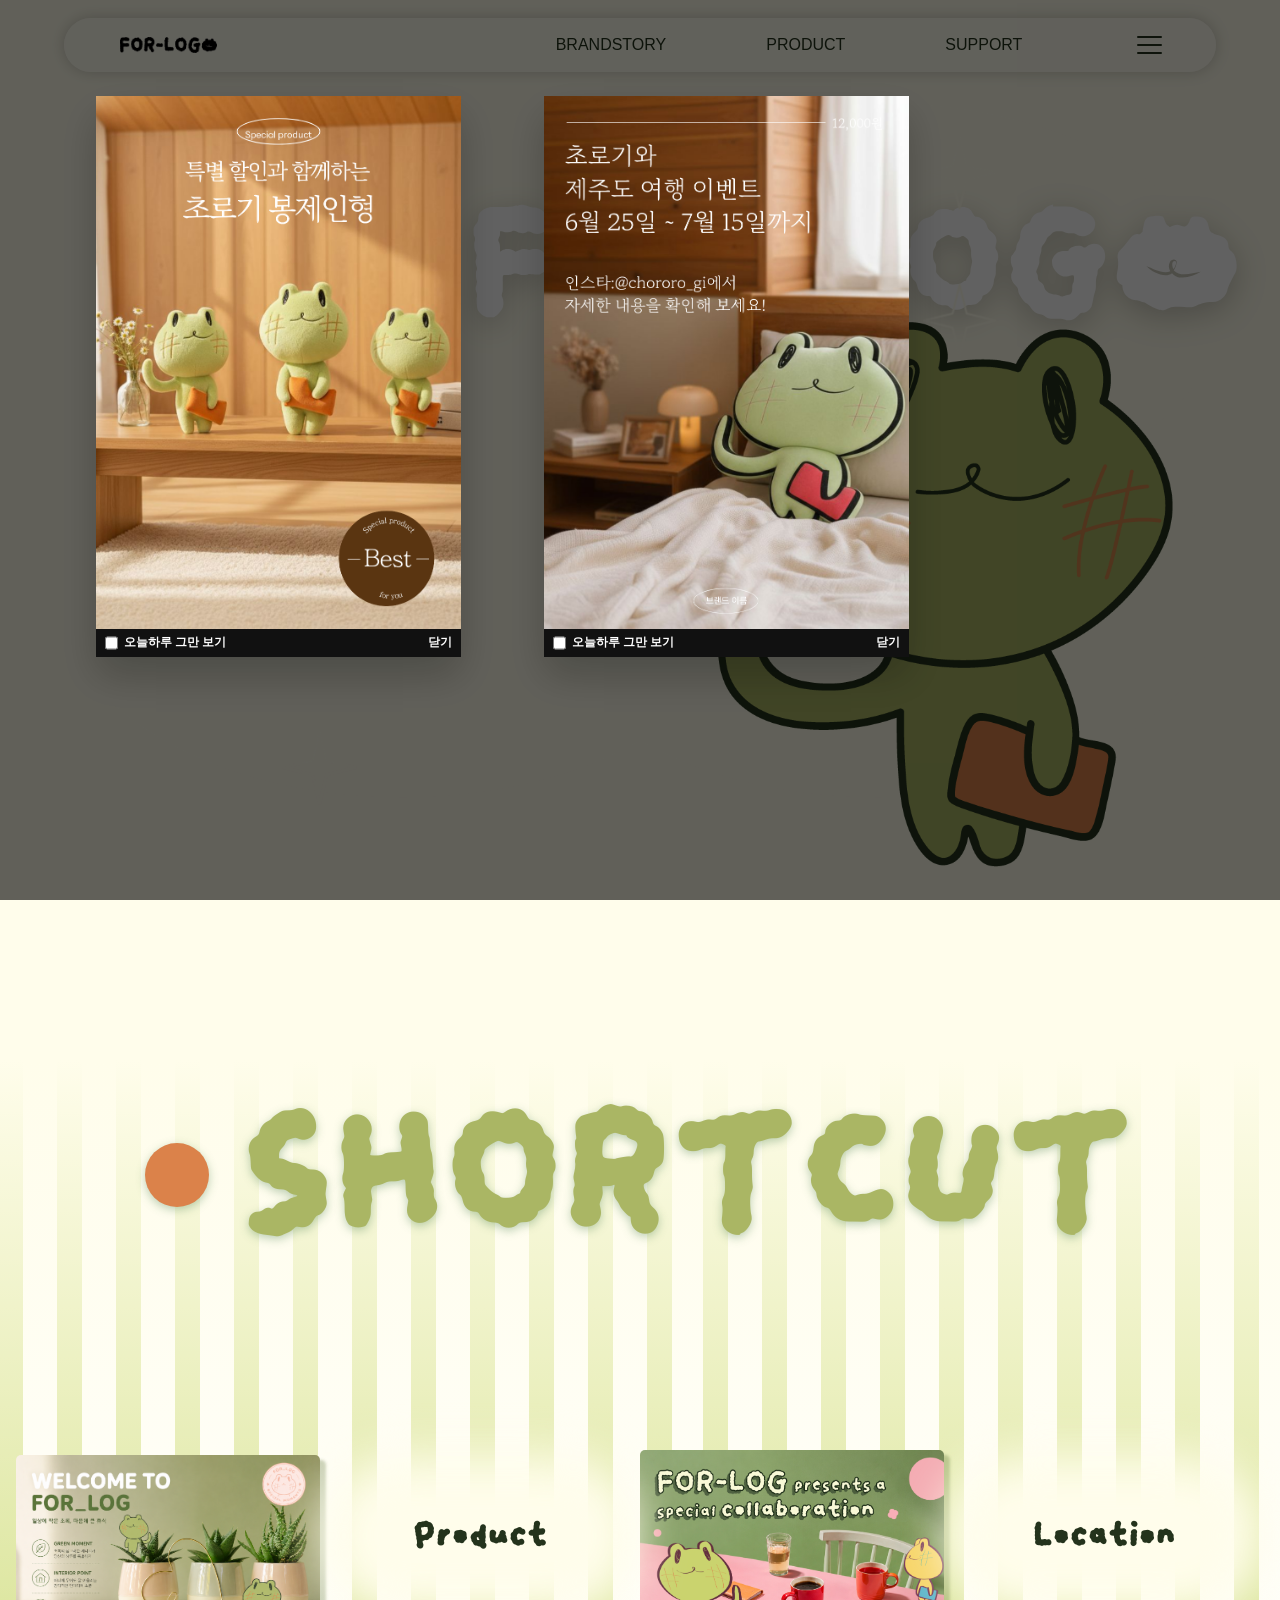
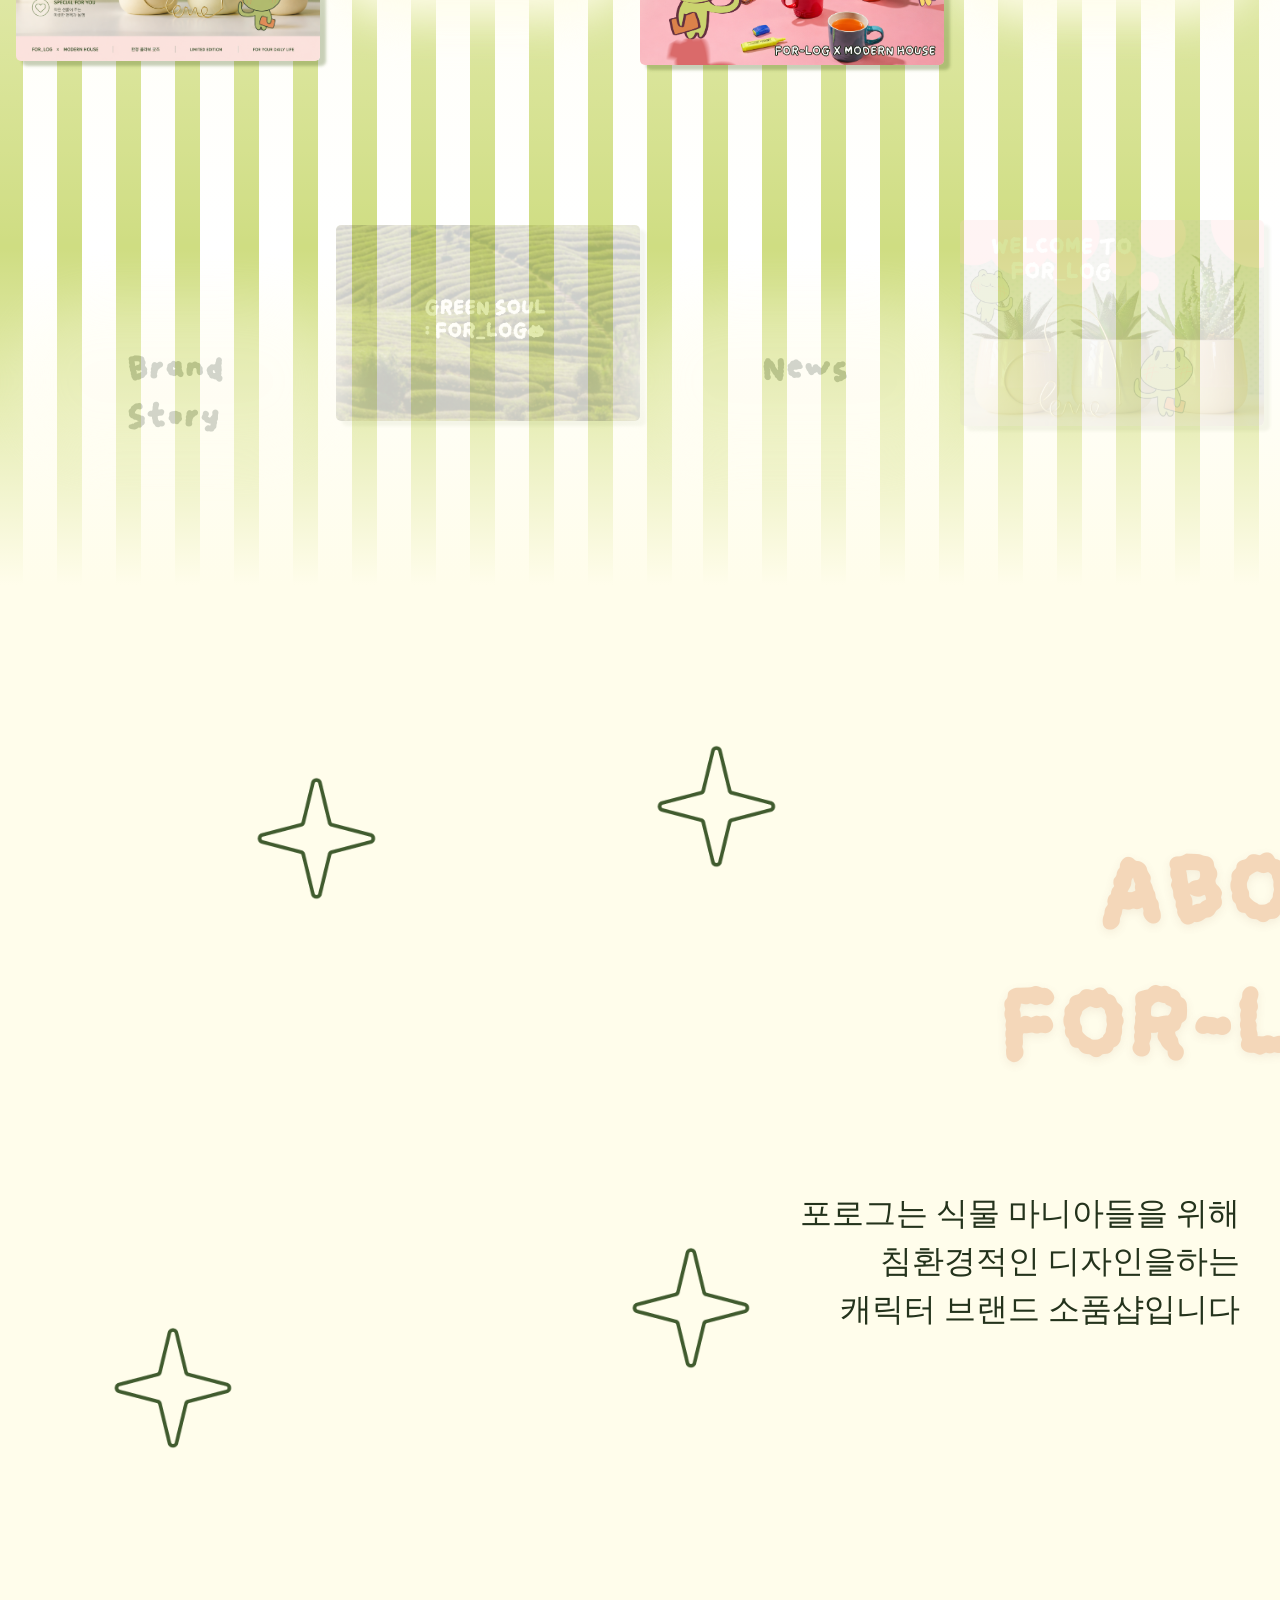
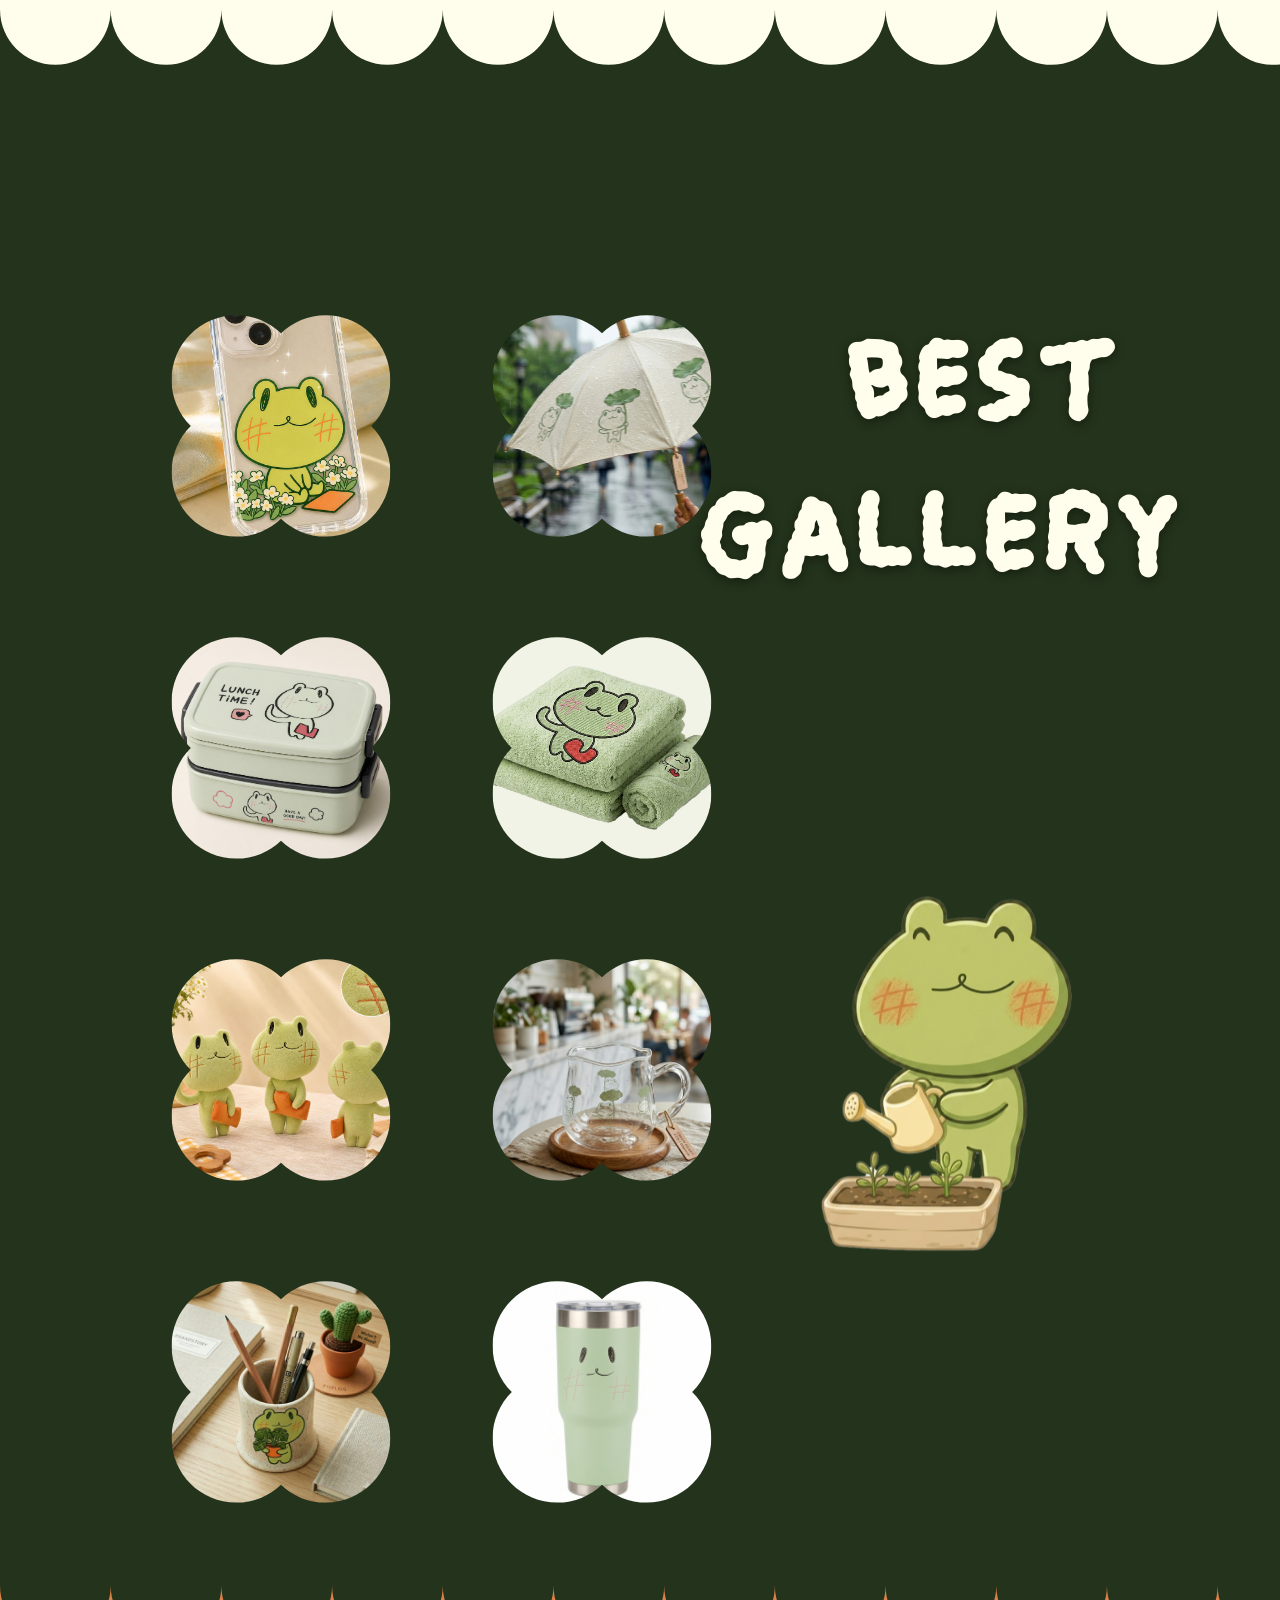
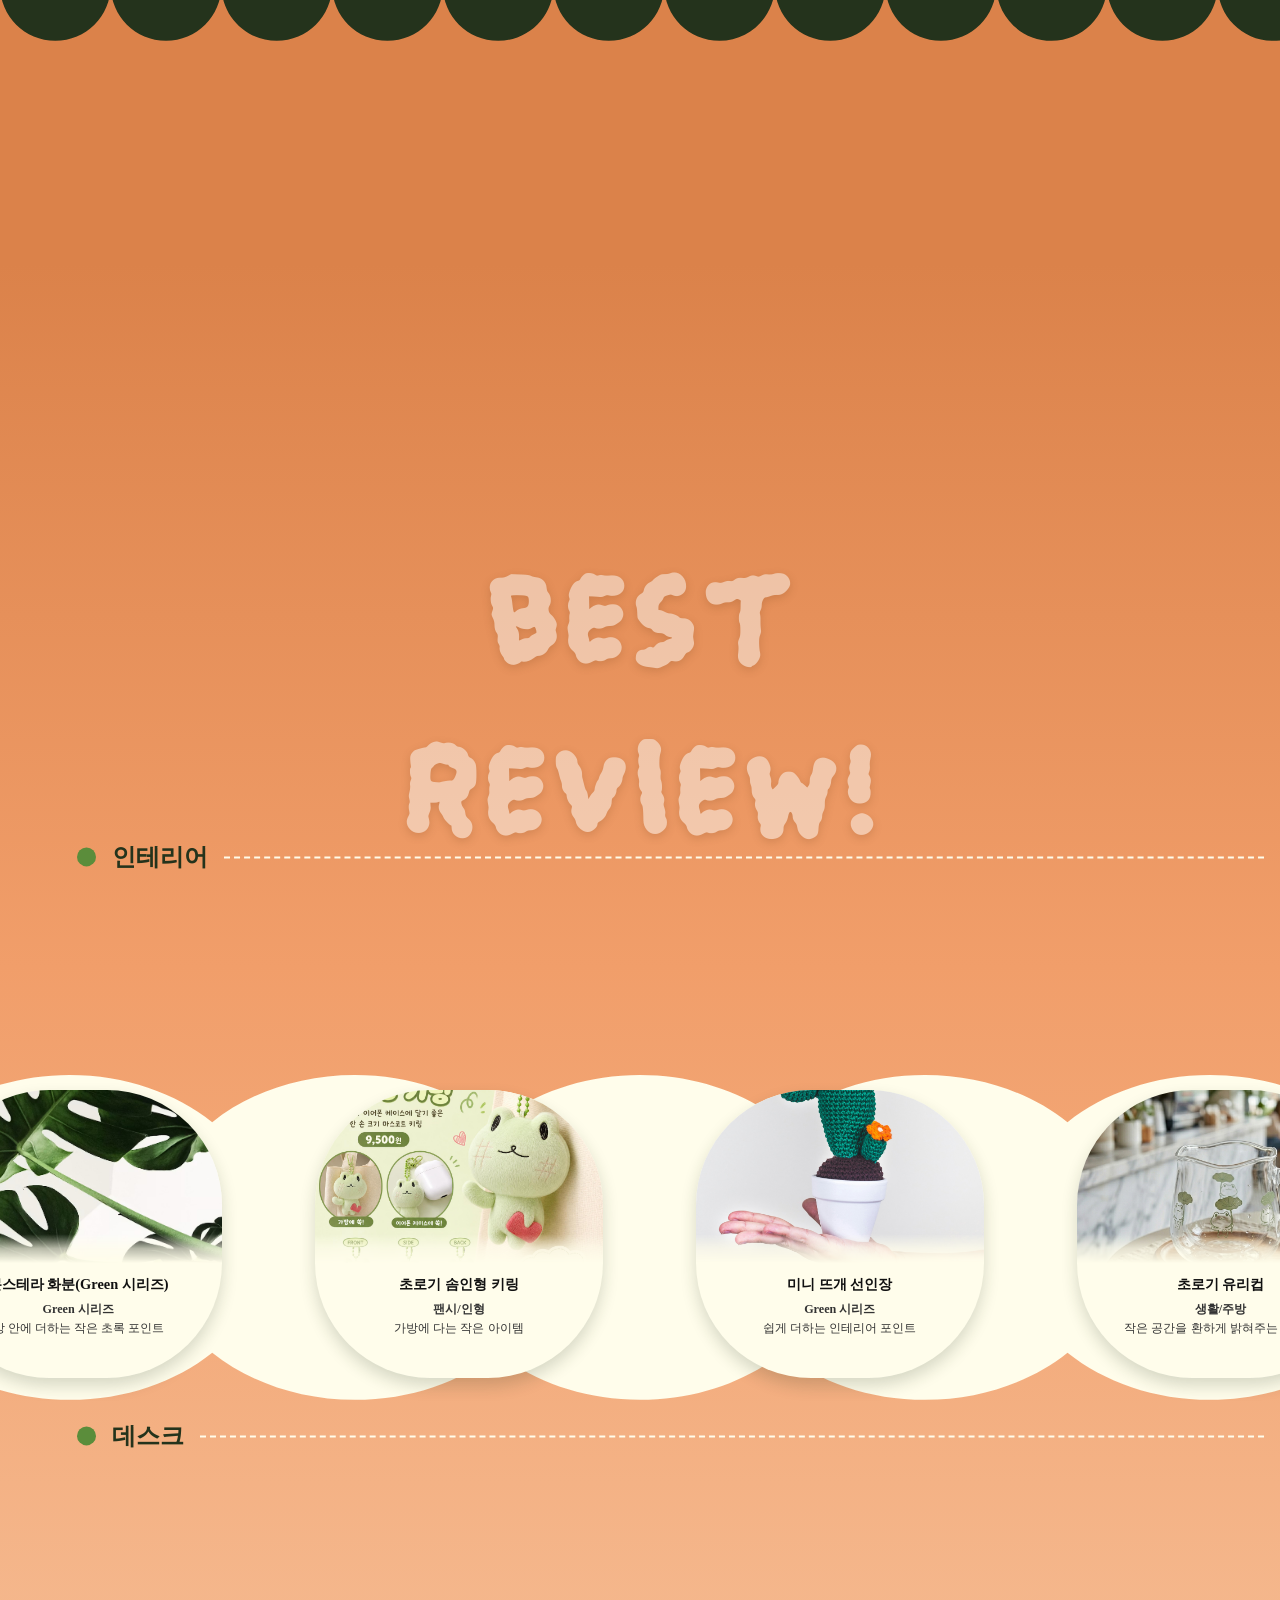
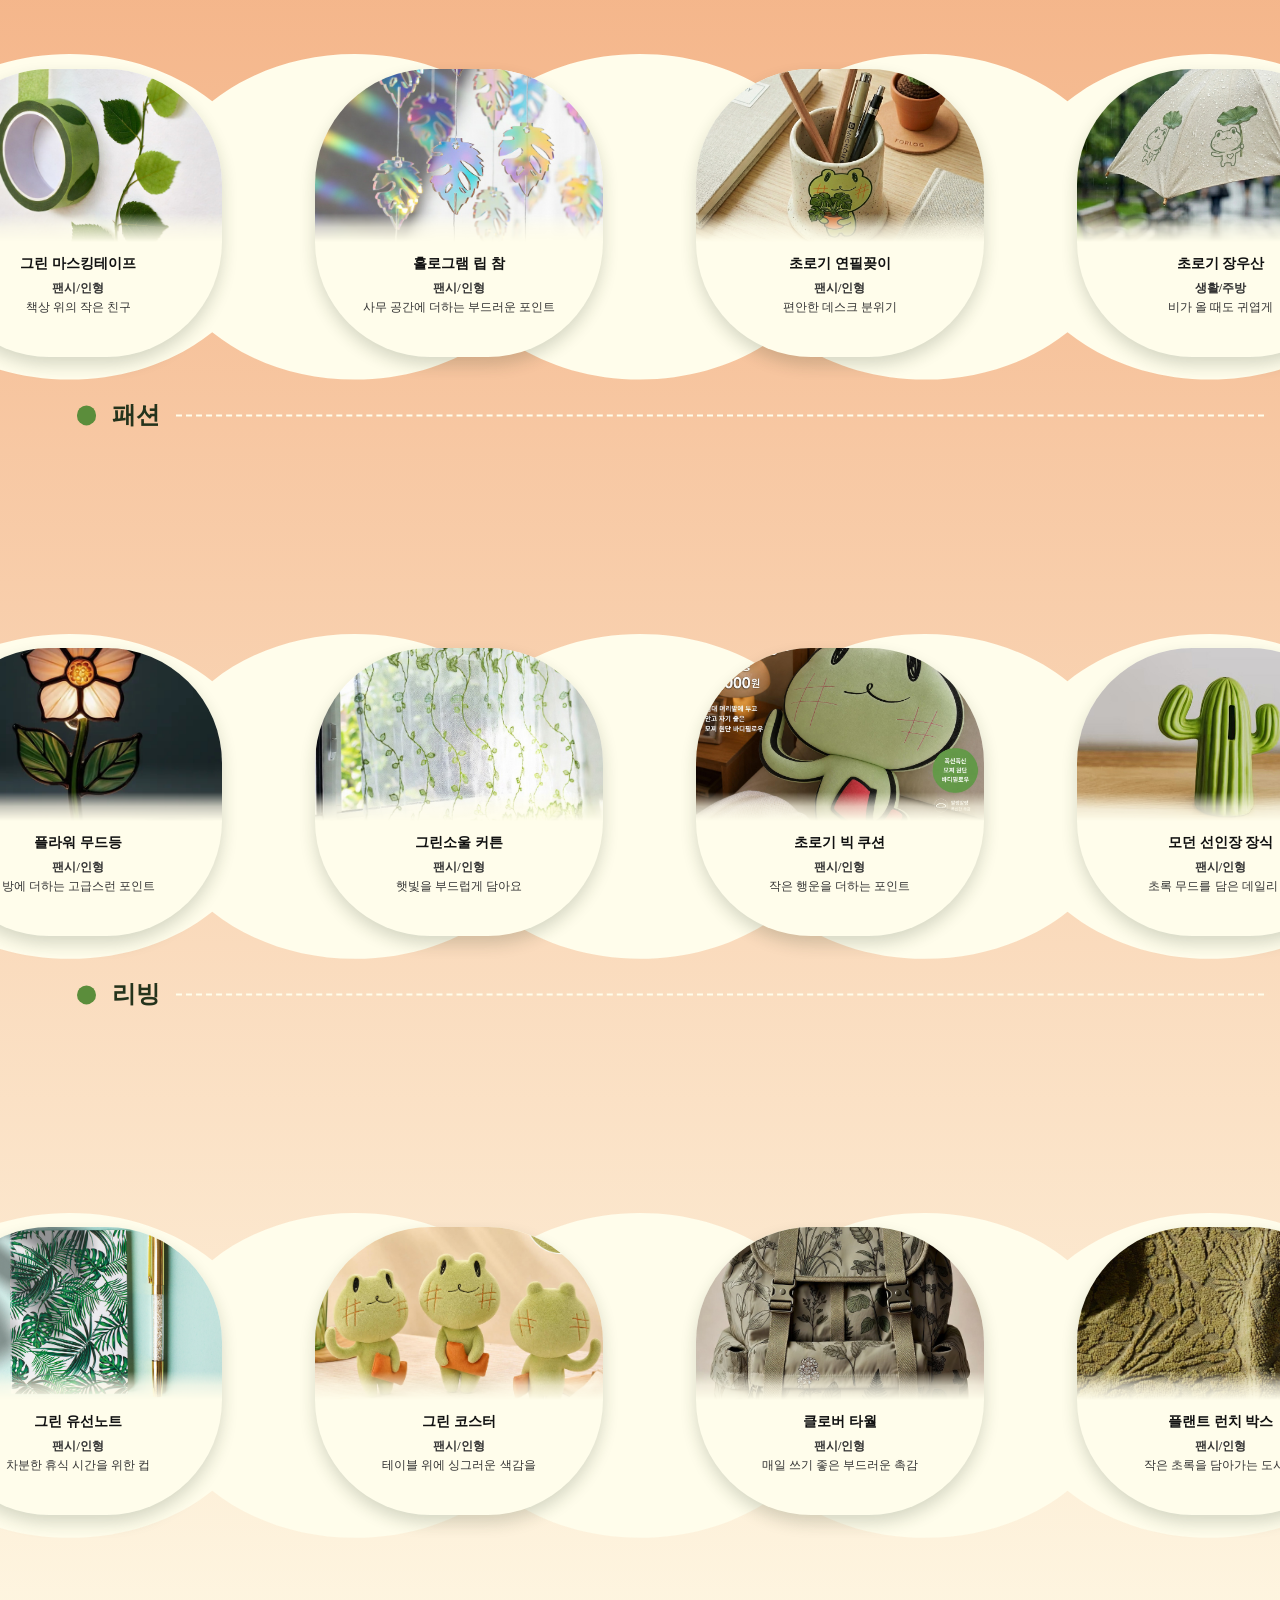
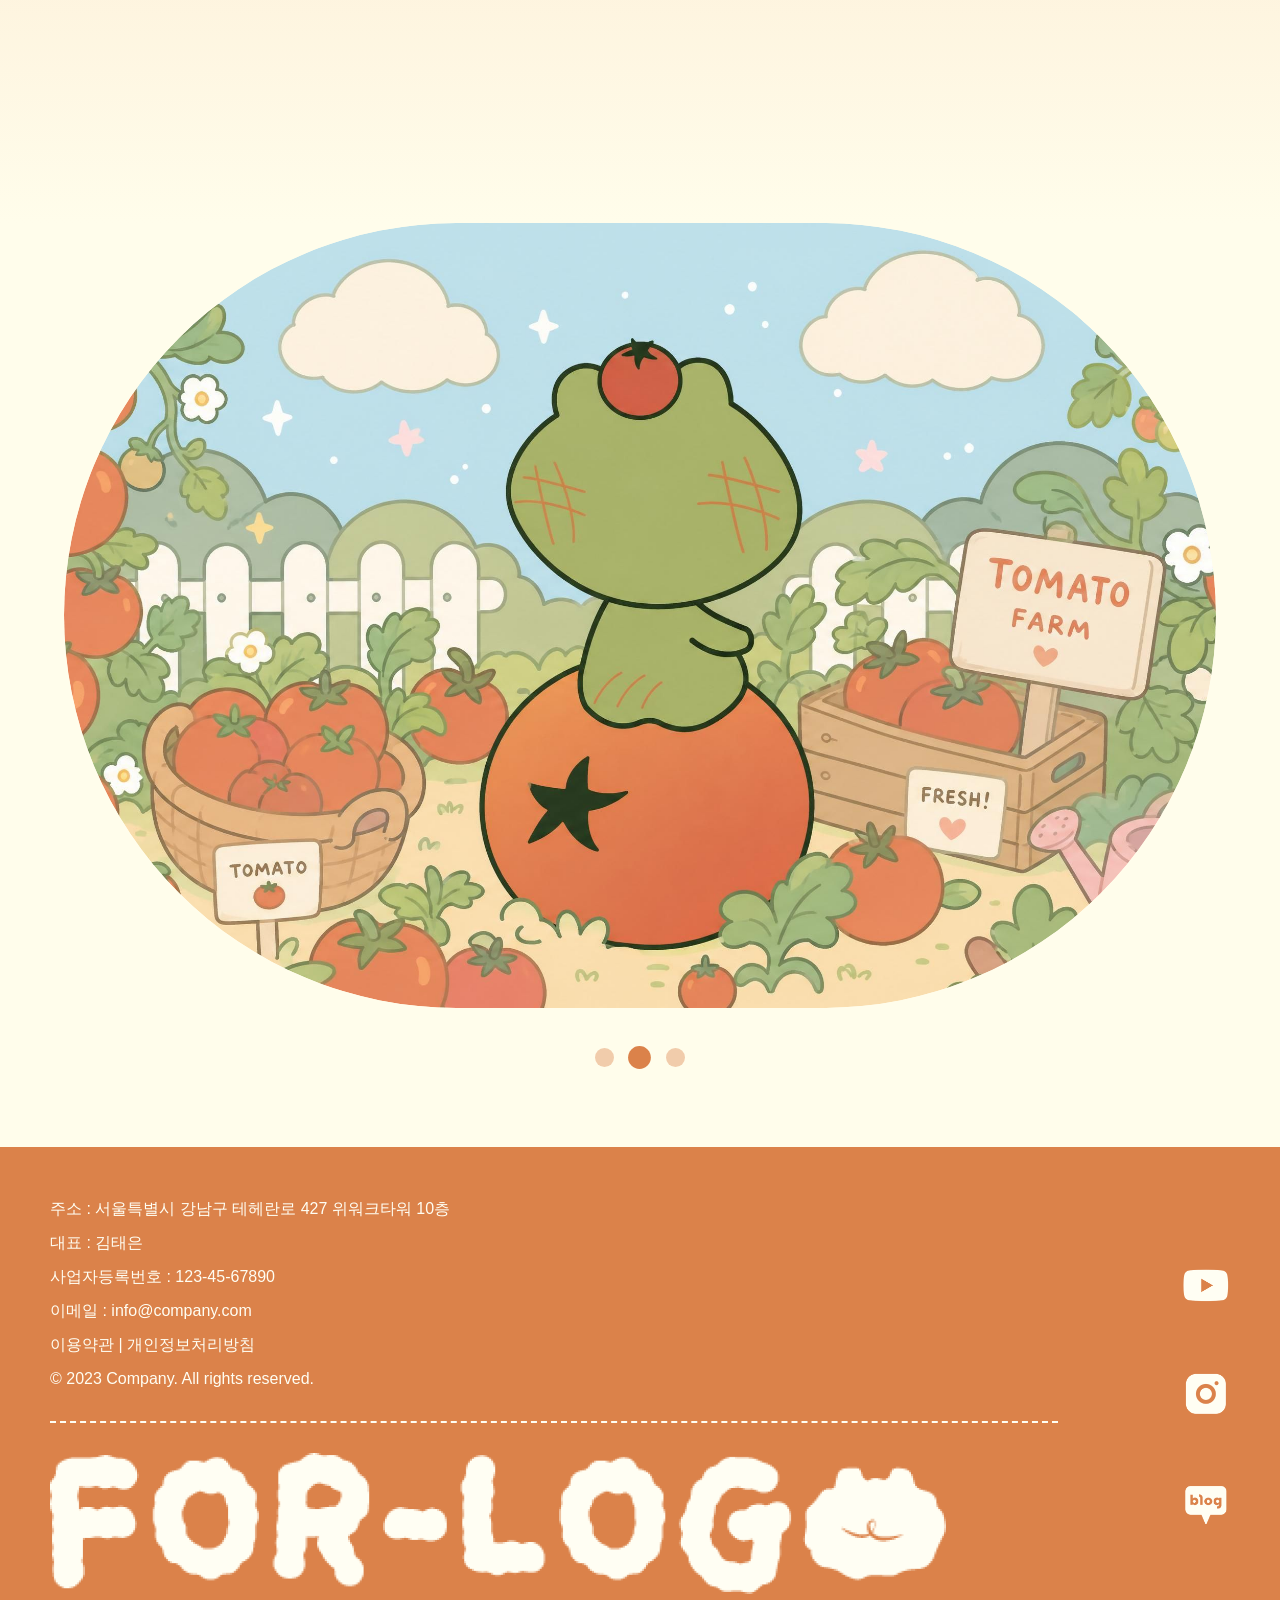
==== commit 91cd0544: "Revert "홈 헤더 수정!"" ====
--- a/Home/index.html
+++ b/Home/index.html
@@ -7,9 +7,35 @@
     <link rel="stylesheet" href="./css/reset.css">
     <link rel="stylesheet" href="./css/main.css">
     <title>FOR-LOG</title>
-<header>
+</head>
+<body>
+    <div class="mainPopup" id="mainPopup" aria-label="event popup">
+        <div class="mainPopupInner">
+            <article class="mainPopupItem" data-popup-id="popUp1">
+                <img src="./img/popUp1.png" alt="FOR-LOG event popup 1">
+                <div class="mainPopupControl">
+                    <label class="mainPopupToday">
+                        <input type="checkbox">
+                        <span>&#50724;&#45720;&#54616;&#47336; &#44536;&#47564; &#48372;&#44592;</span>
+                    </label>
+                    <button type="button" class="mainPopupClose">&#45803;&#44592;</button>
+                </div>
+            </article>
+            <article class="mainPopupItem" data-popup-id="popUp3">
+                <img src="./img/popUp3.png" alt="FOR-LOG event popup 3">
+                <div class="mainPopupControl">
+                    <label class="mainPopupToday">
+                        <input type="checkbox">
+                        <span>&#50724;&#45720;&#54616;&#47336; &#44536;&#47564; &#48372;&#44592;</span>
+                    </label>
+                    <button type="button" class="mainPopupClose">&#45803;&#44592;</button>
+                </div>
+            </article>
+        </div>
+    </div>
+     <header>
         <div class="headerInner">
-            <div class="logo"><a href="../Home/index.html"><img src="../common/img/logo(black) 2.png" alt="logo"></a></div>
+            <div class="logo"><a href="../Home/index.html"><img src="./img/png files(and logo)/logo(black).png" alt="logo"></a></div>
             <ul class="gnb">
                 <li><a href="../brandstory/brandstory.html">BRANDSTORY</a>
                 <ul class="snb">
@@ -27,10 +53,10 @@
                 <li>
                     <a href="../support/index.html">SUPPORT</a>
                     <ul class="snb">
-                        <li><a href="#news">NEWS</a></li>
-                        <li><a href="#faq">FAQ</a></li>
-                        <li><a href="#location">LOCATION</a></li>
-                        <li><a href="../products/login.html">LOG IN</a></li>
+                        <li><a href="#">NEWS</a></li>
+                        <li><a href="#">FAQ</a></li>
+                        <li><a href="#">LOCATION</a></li>
+                        <li><a href="#">LOG IN</a></li>
                     </ul>
                 </li>
             </ul>
@@ -48,19 +74,19 @@
         <ul class="hamGnb">
             <li><a href="../brandstory/brandstory.html">BRANDSTORY</a>
             <ul class="hamSnb">
-                <li><a href="../brandstory/brandstory.html">CONCEPT</a></li>
+                <li><a href="#">CONCEPT</a></li>
                 <li><a href="#">CHOLOGI</a></li>
             </ul>
             </li>
             <li>
                 <a href="../products/products_index.html">PRODUCT</a>
                 <ul class="hamSnb">
-                    <li><a href="../products/products_index.html">SHOP</a></li>
-                    <li><a href="../products/cart_test.html">CART</a></li>
+                    <li><a href="#">SHOP</a></li>
+                    <li><a href="#">CART</a></li>
                 </ul>
             </li>
             <li>
-                <a href="../support/html/index.html">SUPPORT</a>
+                <a href="../support/index.html">SUPPORT</a>
                 <ul class="hamSnb">
                     <li><a href="#">NEWS</a></li>
                     <li><a href="#">FAQ</a></li>
--- a/Home/css/main.css
+++ b/Home/css/main.css
@@ -11,24 +11,16 @@
         }
         .headerInner{
             width: 90%;  height:60%;
+            background-color: color-mix(in srgb, var(--bg-color) 70%, transparent);
+            
             border-radius: 50px;
             display:grid; grid-template-columns: 15% 80% 5%; 
             padding: 0 40px;
-            box-shadow: 0 0 10px rgba(0,0,0,0.2);
-            position: relative;
-        }
-        .headerInner::before {
-        content: "";
-        position: absolute; top: 0; left: 0; 
-        width: 100%; height: 100%;
-        background-color: color-mix(in srgb, var(--bg-color) 90%, transparent);
-        backdrop-filter: blur(4px);
-        -webkit-backdrop-filter: blur(4px);
-        border-radius: 50px;
-        z-index: -1; /* 내용물 뒤로 깔리게 하기 */
-    }
+            box-shadow: 0 0 15px rgba(0,0,0,0.2);
+            backdrop-filter: blur(4px);
+        }
         .logo{
-            display: flex; justify-content: center; align-items: center;min-width:250px;
+            display: flex; justify-content: center; align-items: center;
         }
         .logo>a{
             width: 75%; height: 51%;
@@ -36,7 +28,7 @@
         }
         .logo img{
             width: 100%; height: 100%;
-            object-fit:cover;
+            object-fit:contain;
         }
         .gnb{
             height: 100%; 
@@ -61,7 +53,6 @@
             top: 100%;/*부모의 밑바닥 끝에 위치해라*/
             width: 150px;
             background-color: color-mix(in srgb, var(--main-color) 80%, transparent);
-            backdrop-filter: blur(4px);
             color: var(--bg-color);
             border-radius:  0 0 15px 15px;
             z-index: 200;
@@ -97,7 +88,6 @@
         .dim{
             width: 100%; height: 100vh;
             background-color: color-mix(in srgb, var(--dark-color) 50%, transparent);
-            backdrop-filter: blur(4px);
             position: fixed; left: 0;top: 0;
             opacity: 0;
             visibility: hidden;
@@ -291,7 +281,7 @@
     transform: translateY(0);
 }
 .BestGallery:hover{
-    transform: translateY(10rem);
+    transform: translateY(-6rem);
 }
 .characterWrap {
     position: absolute;
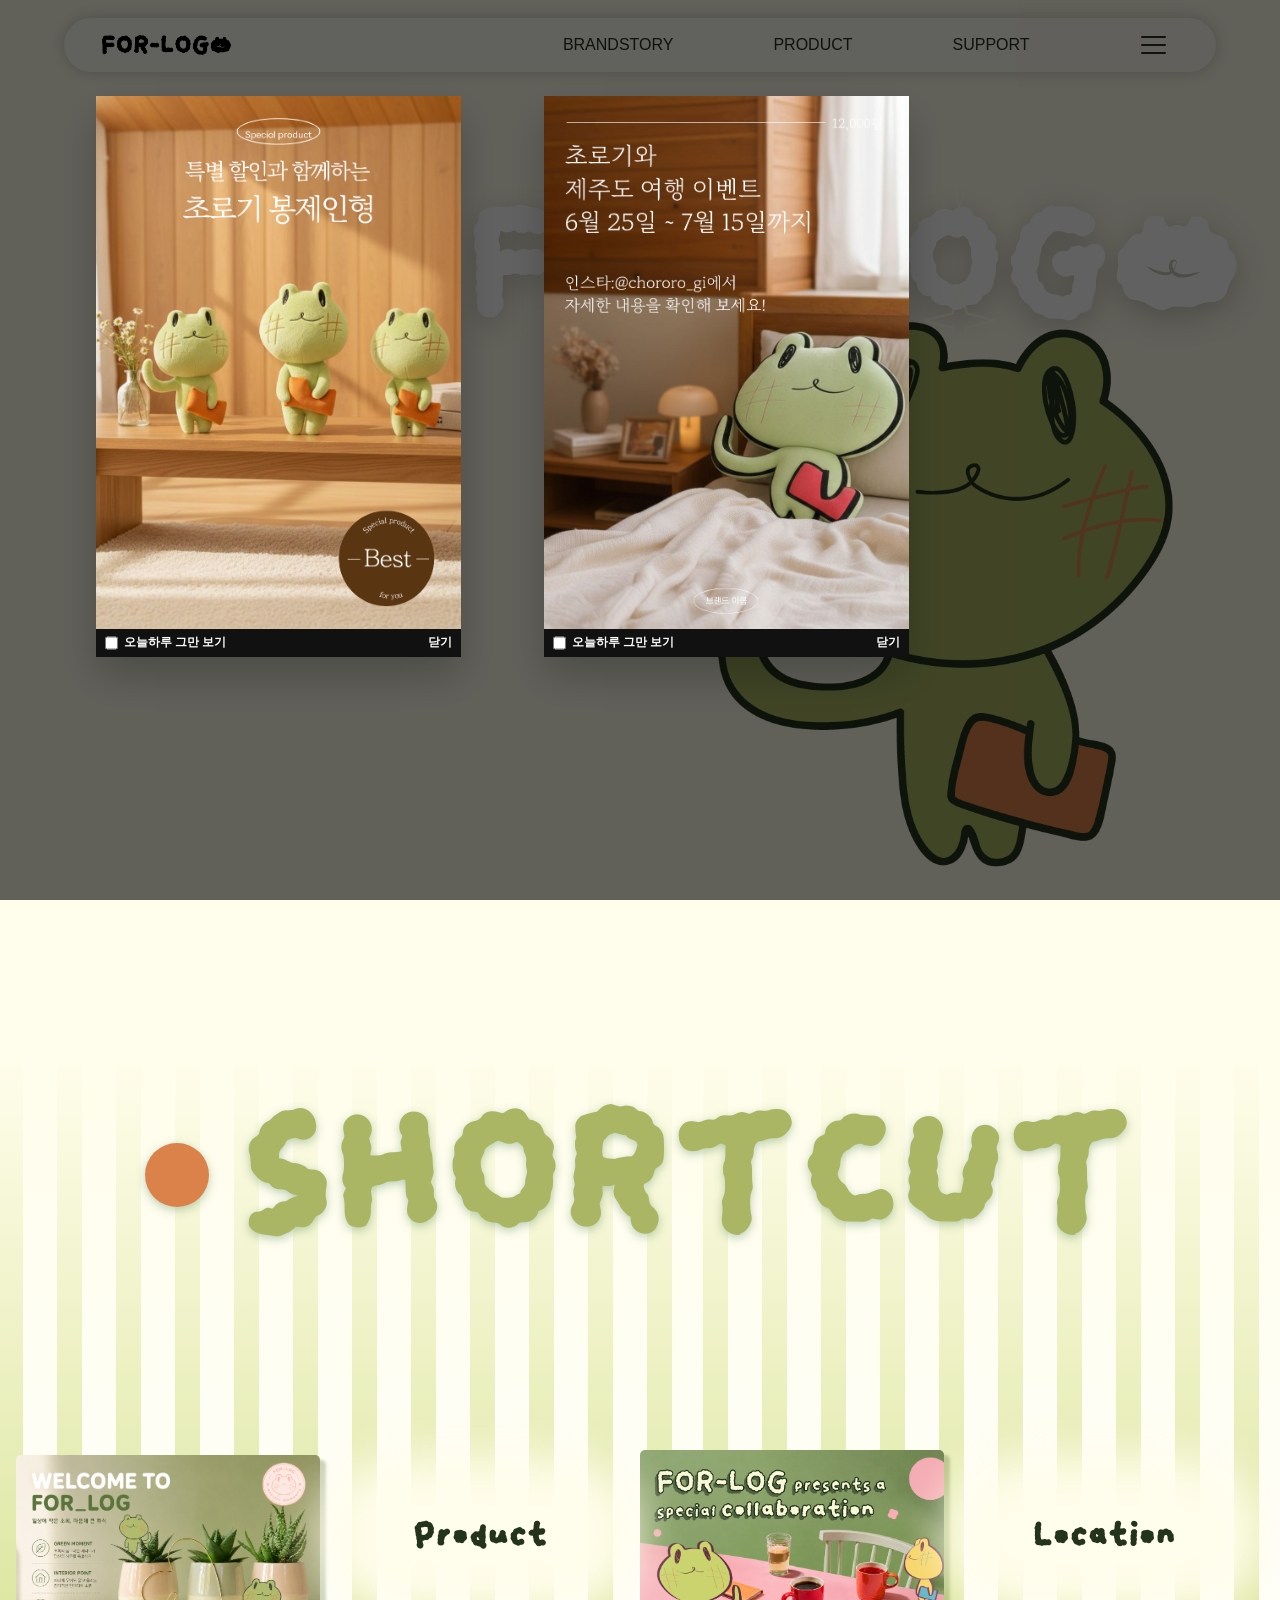
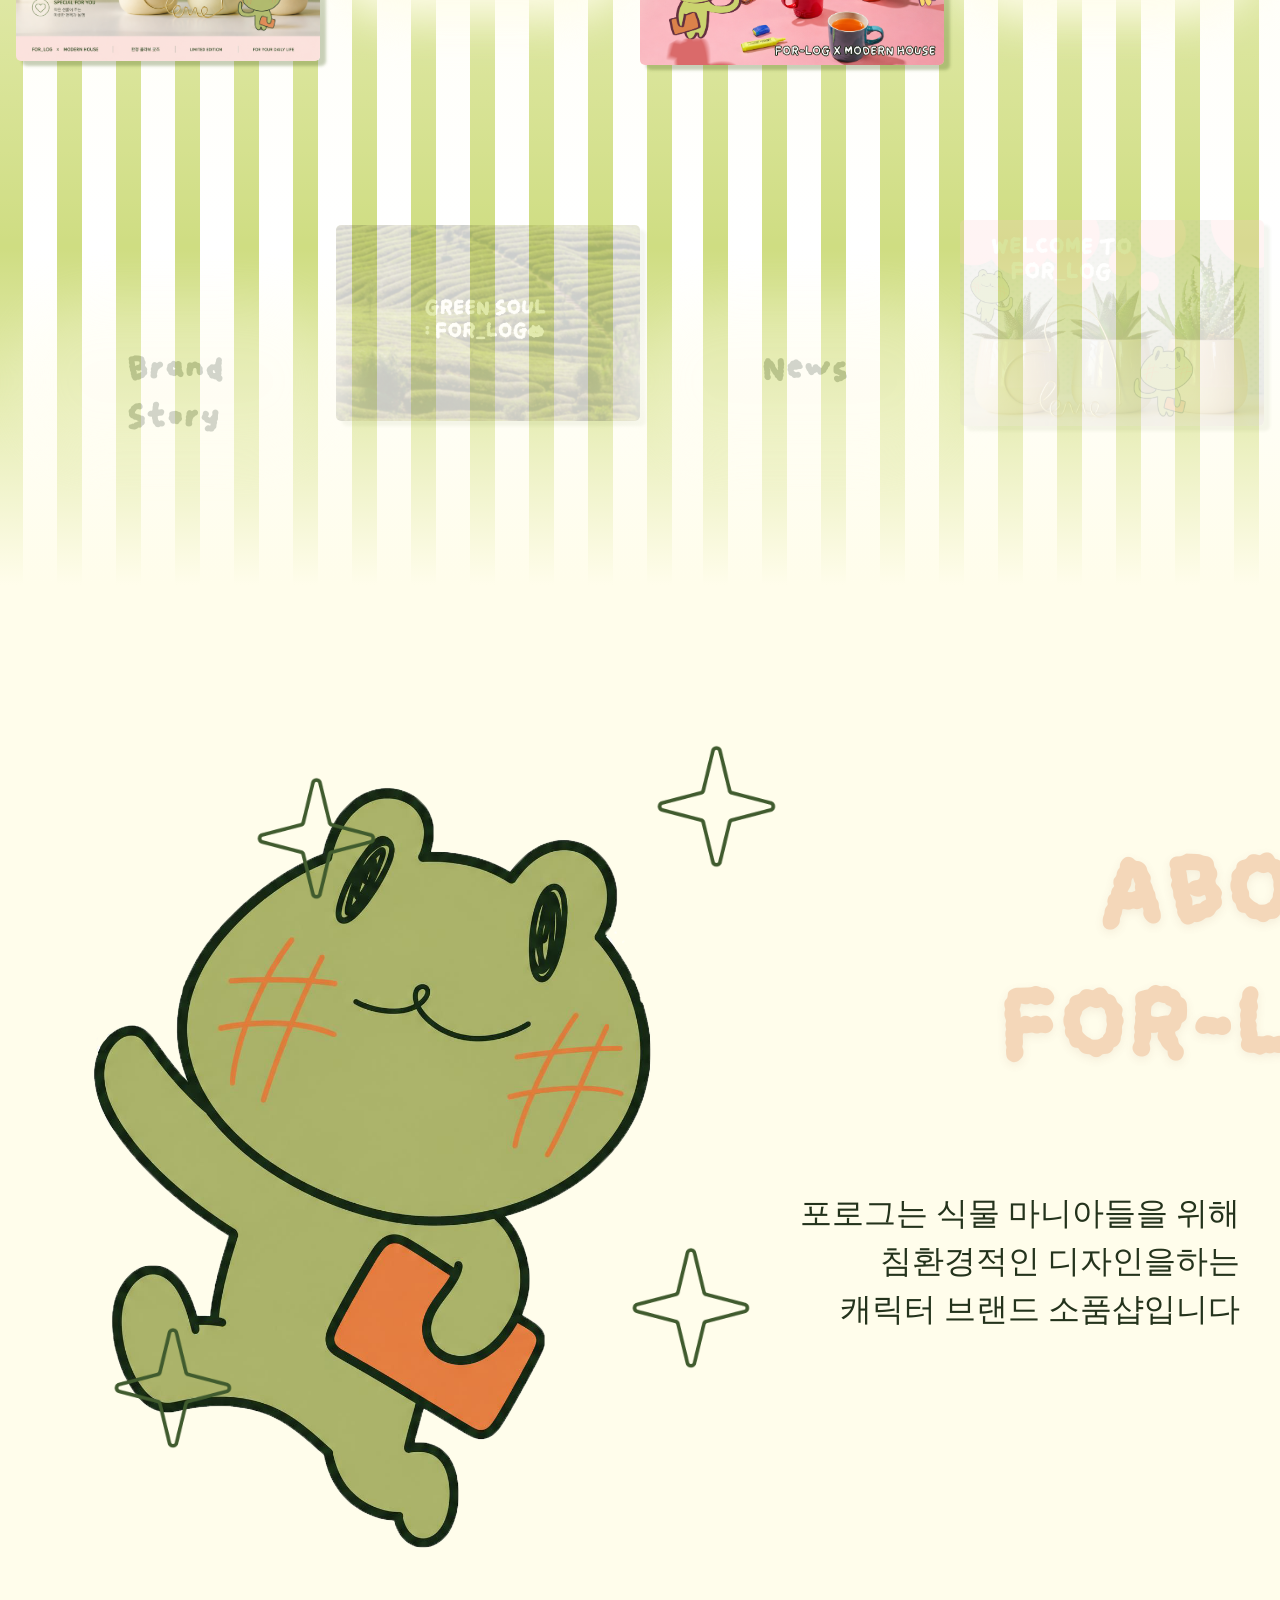
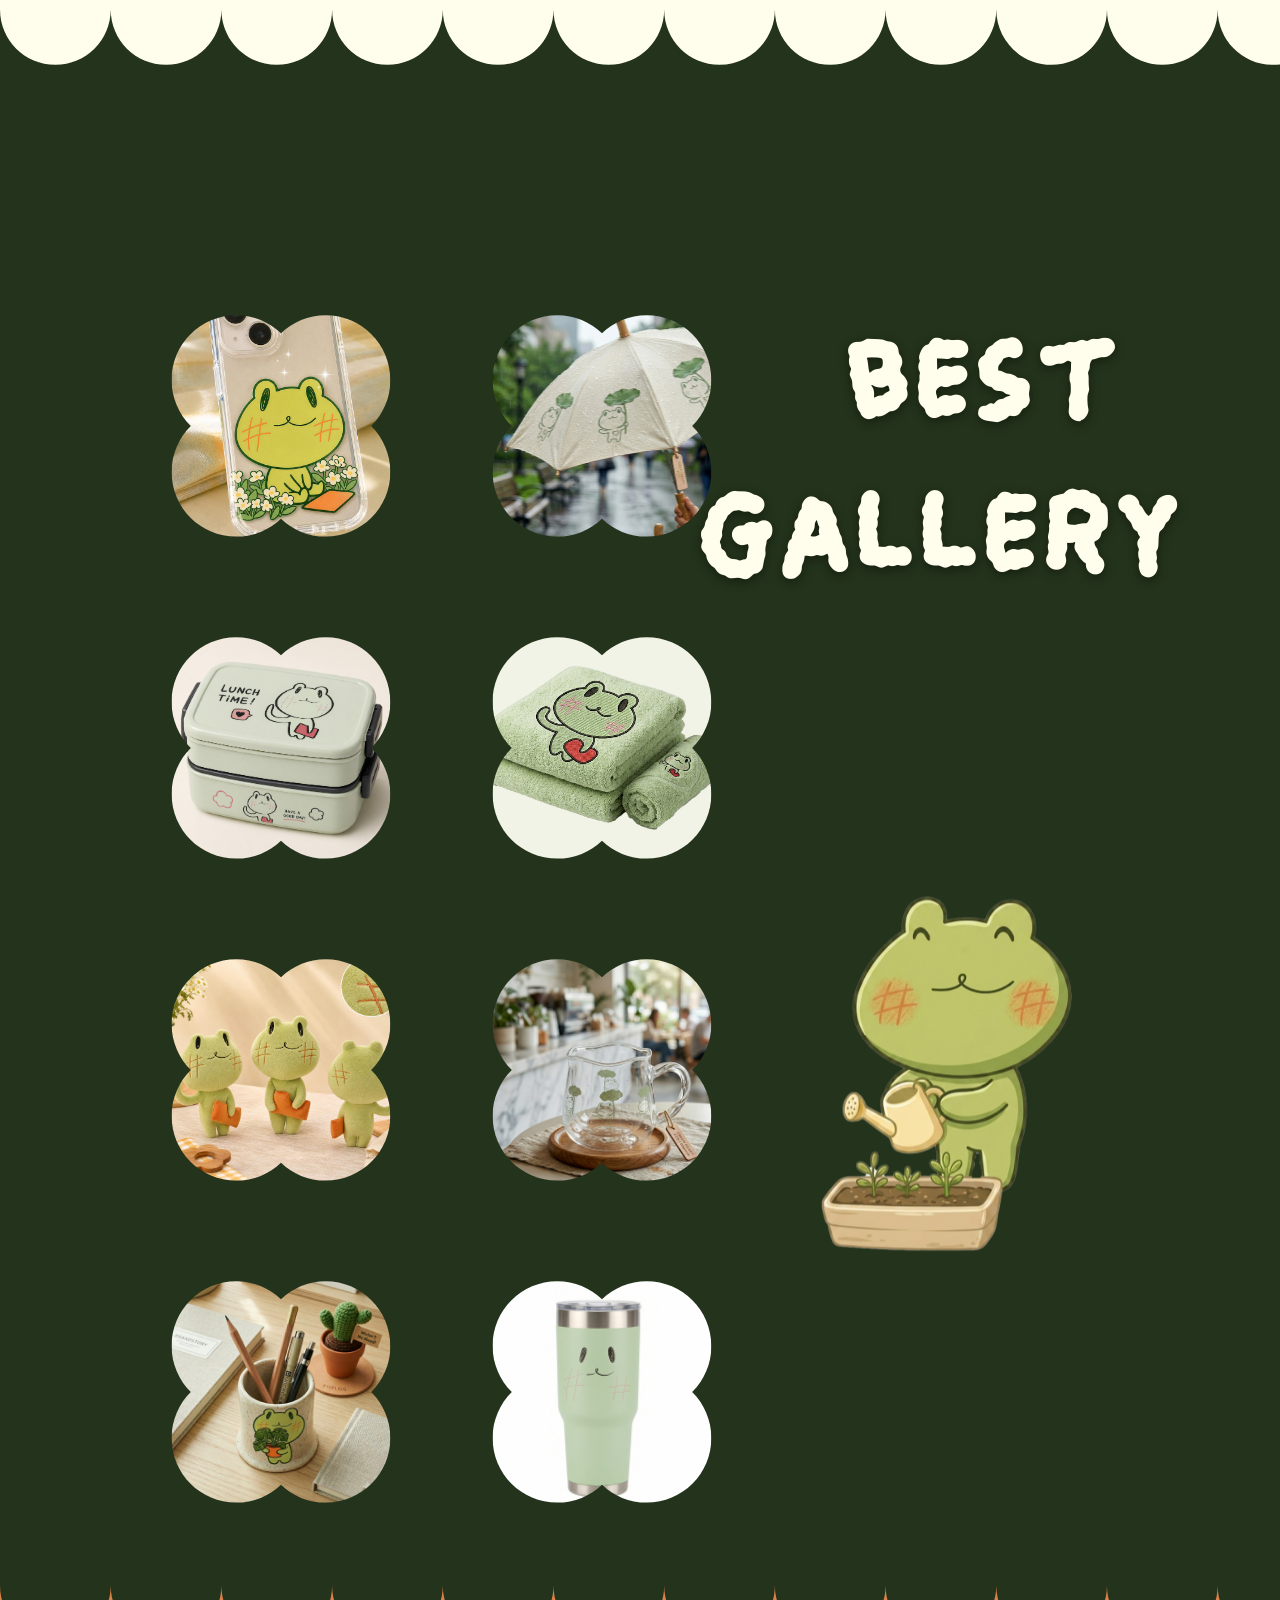
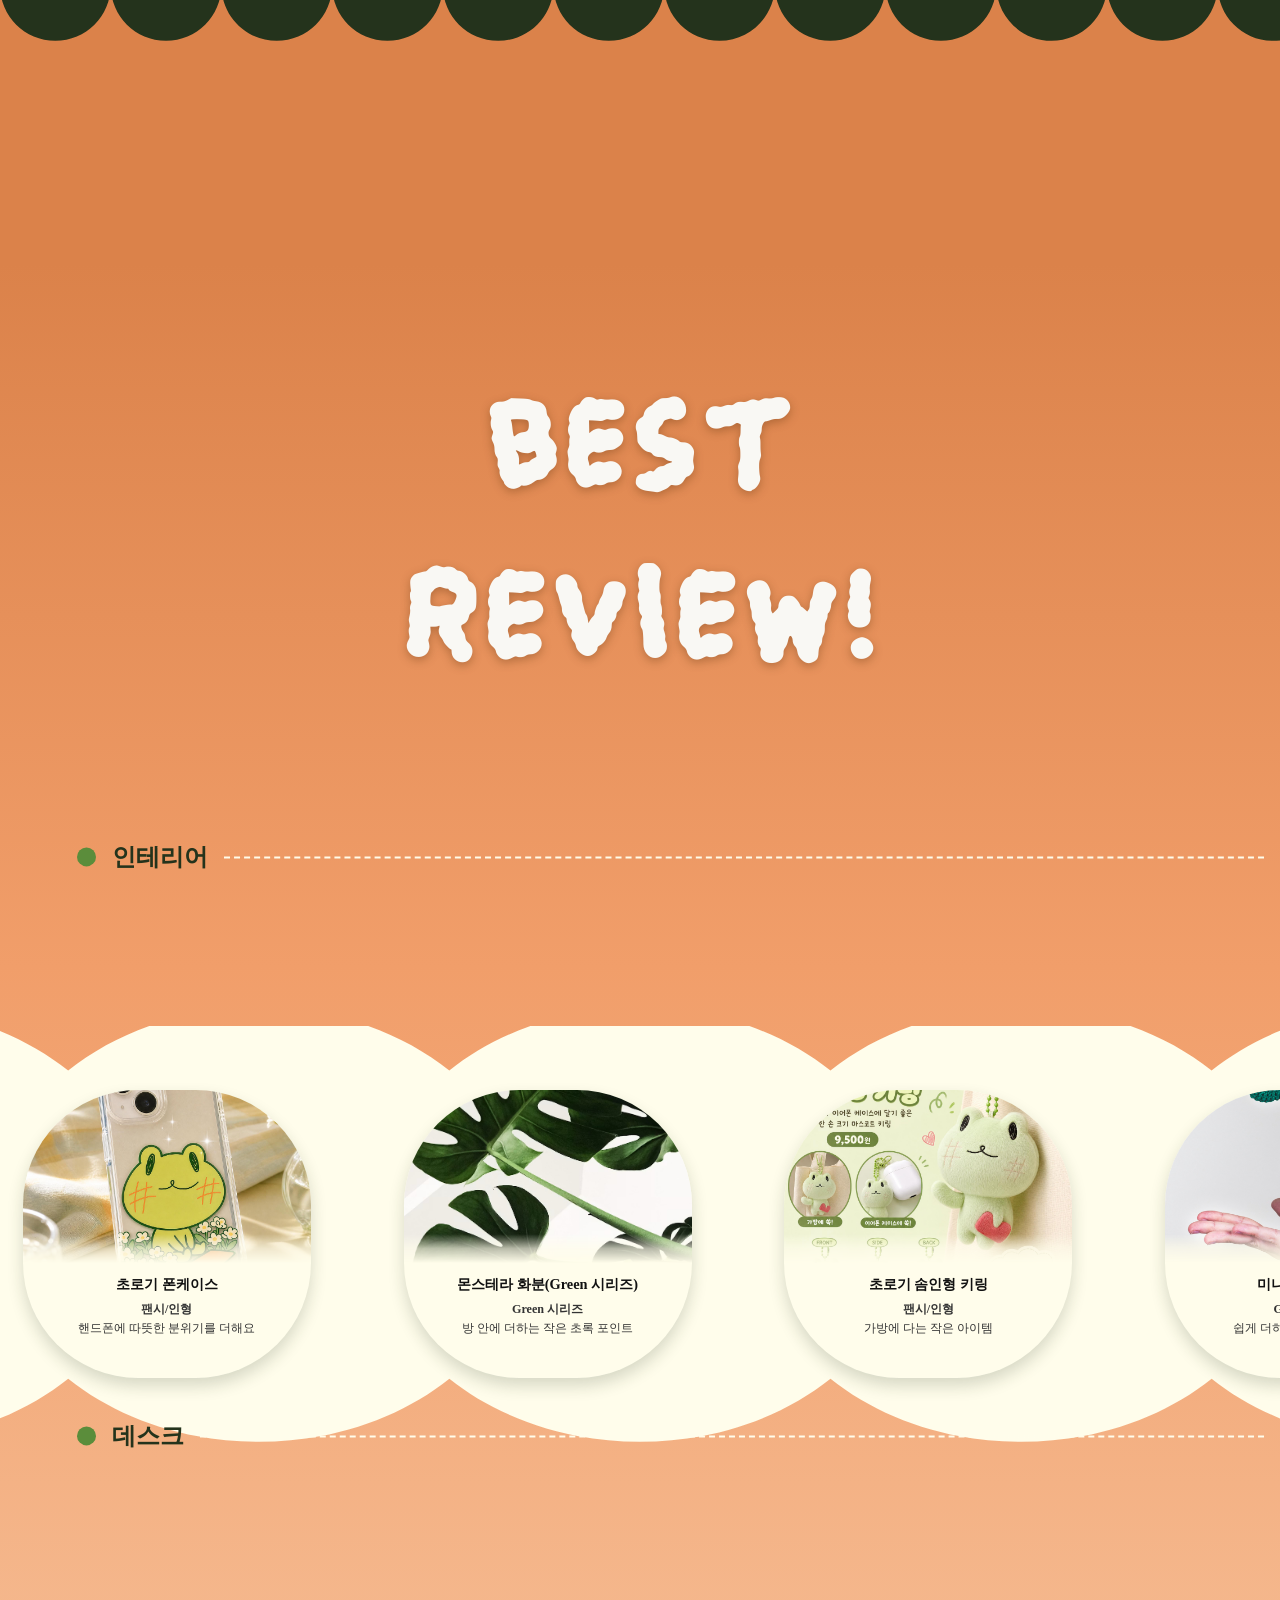
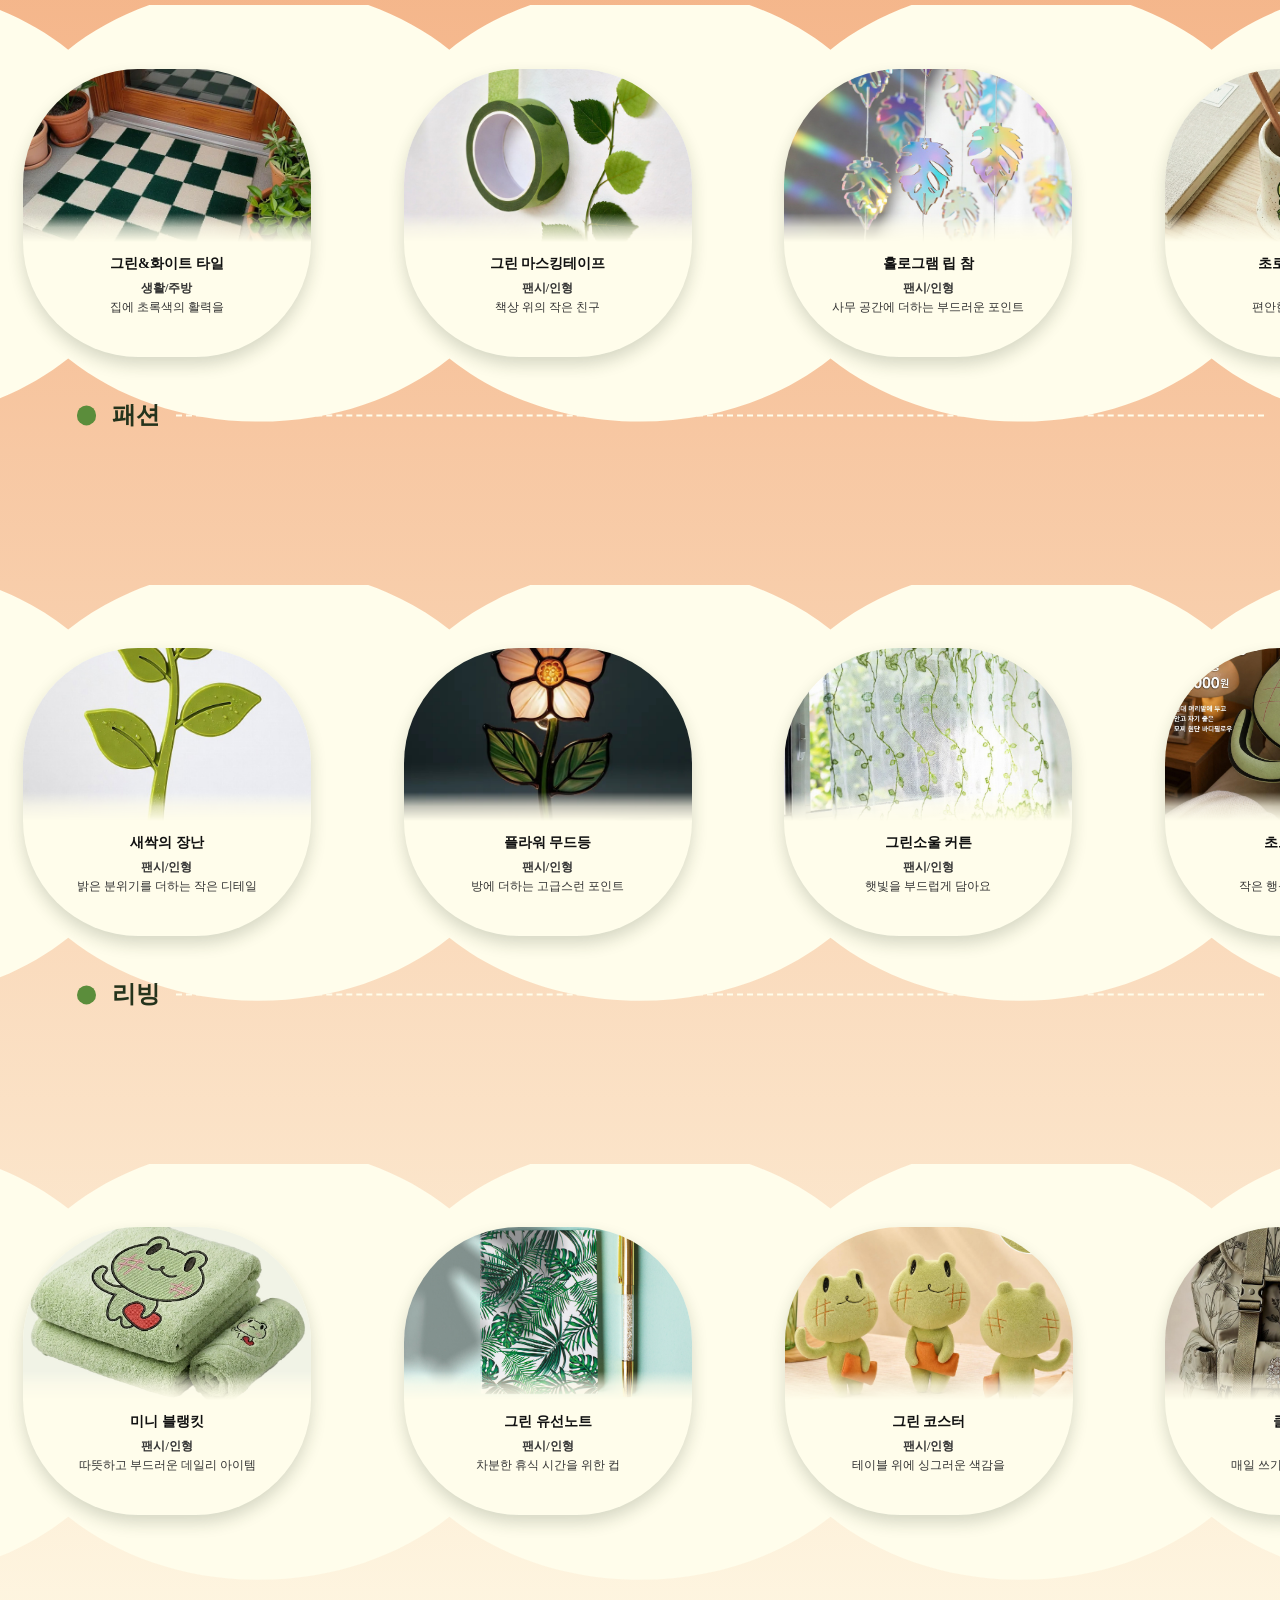
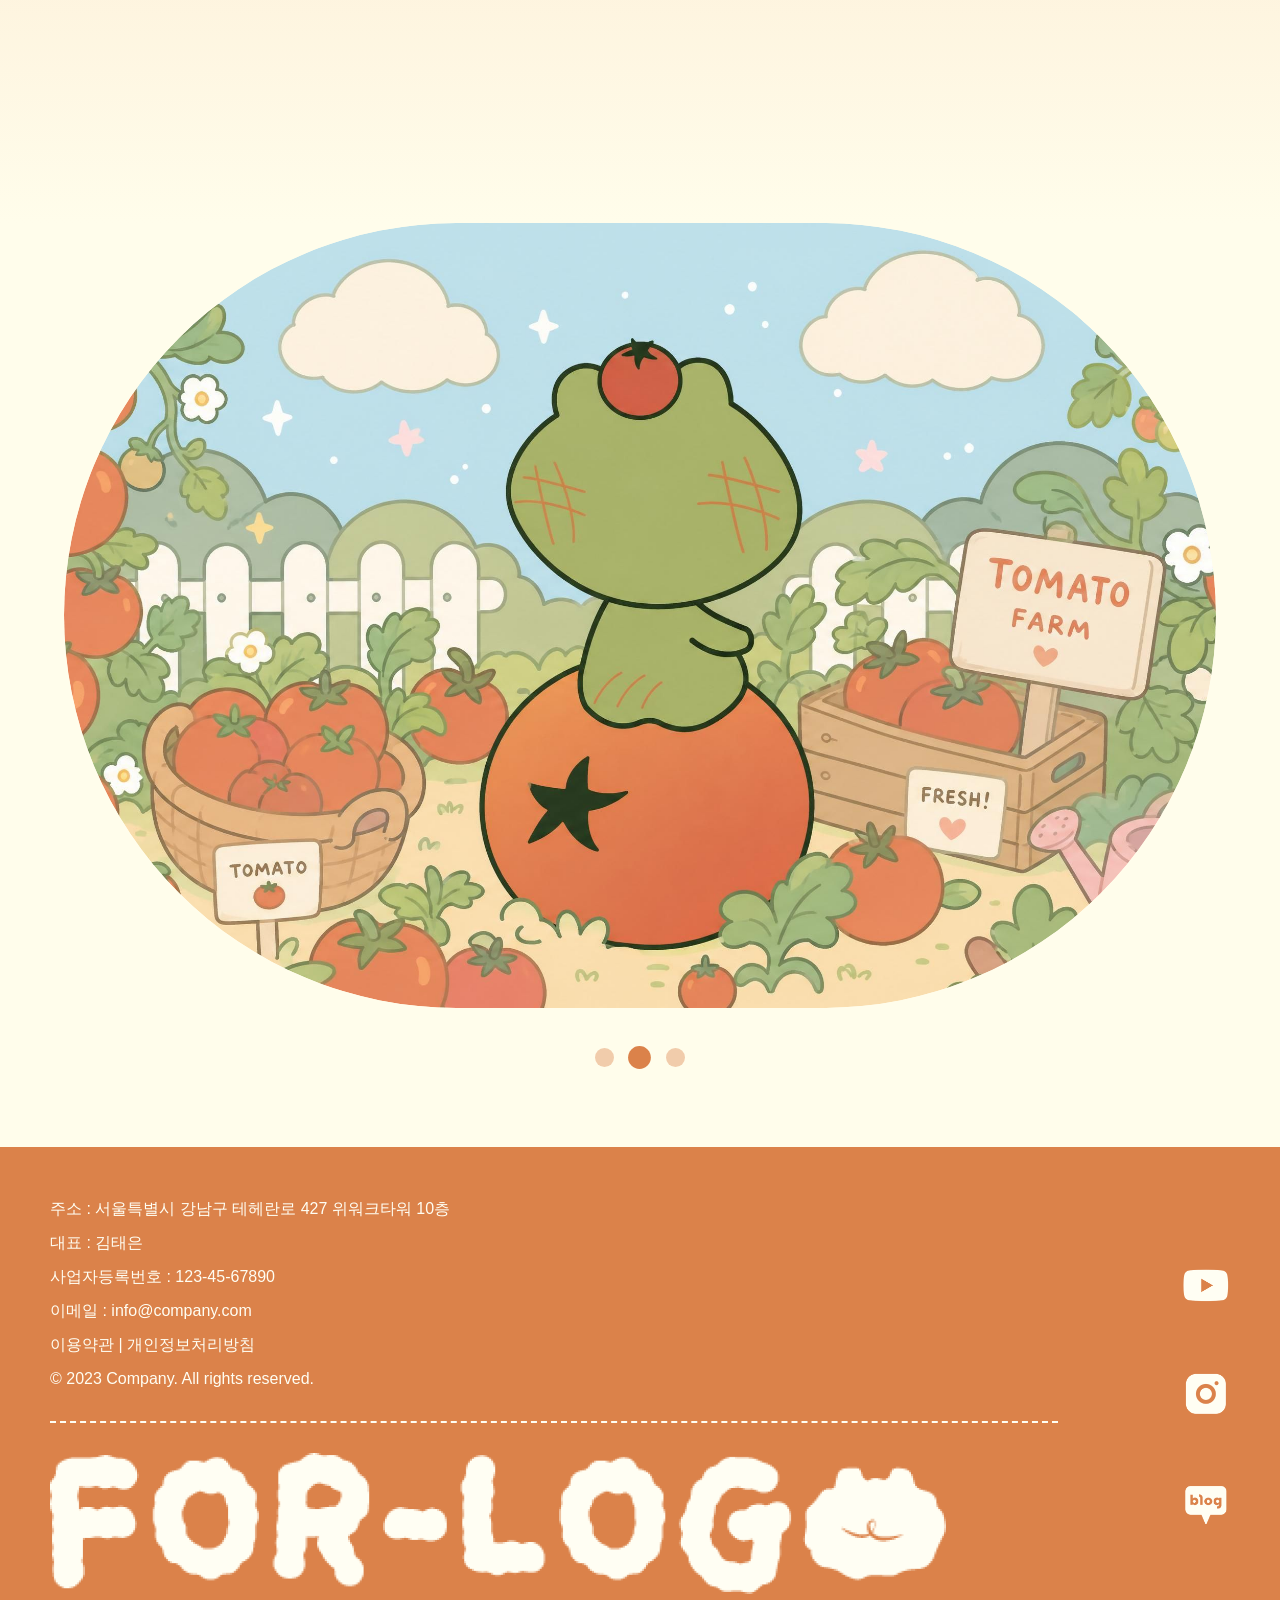
==== commit fcdeb4f1: "다시 올리기2" ====
--- a/Home/index.html
+++ b/Home/index.html
@@ -33,69 +33,8 @@
             </article>
         </div>
     </div>
-     <header>
-        <div class="headerInner">
-            <div class="logo"><a href="../Home/index.html"><img src="./img/png files(and logo)/logo(black).png" alt="logo"></a></div>
-            <ul class="gnb">
-                <li><a href="../brandstory/brandstory.html">BRANDSTORY</a>
-                <ul class="snb">
-                    <li><a href="#">CONCEPT</a></li>
-                    <li><a href="#">CHOLOGI</a></li>
-                </ul>
-                </li>
-                <li>
-                    <a href="../products/products_index.html">PRODUCT</a>
-                    <ul class="snb">
-                        <li><a href="#">SHOP</a></li>
-                        <li><a href="#">CART</a></li>
-                    </ul>
-                </li>
-                <li>
-                    <a href="../support/index.html">SUPPORT</a>
-                    <ul class="snb">
-                        <li><a href="#">NEWS</a></li>
-                        <li><a href="#">FAQ</a></li>
-                        <li><a href="#">LOCATION</a></li>
-                        <li><a href="#">LOG IN</a></li>
-                    </ul>
-                </li>
-            </ul>
-            <div class="ham">
-                <span></span>
-                <span></span>
-                <span></span>
-            </div>
-        </div>
-    </header>
+    <div id="commonHeader"></div>
 <!-- =============================햄버거 누르면 나타나는 전체메뉴=========================== -->
-    <div class="dim"></div>
-    <div class="hamSideMenu">
-        <div class="close">&#10006;</div>
-        <ul class="hamGnb">
-            <li><a href="../brandstory/brandstory.html">BRANDSTORY</a>
-            <ul class="hamSnb">
-                <li><a href="#">CONCEPT</a></li>
-                <li><a href="#">CHOLOGI</a></li>
-            </ul>
-            </li>
-            <li>
-                <a href="../products/products_index.html">PRODUCT</a>
-                <ul class="hamSnb">
-                    <li><a href="#">SHOP</a></li>
-                    <li><a href="#">CART</a></li>
-                </ul>
-            </li>
-            <li>
-                <a href="../support/index.html">SUPPORT</a>
-                <ul class="hamSnb">
-                    <li><a href="#">NEWS</a></li>
-                    <li><a href="#">FAQ</a></li>
-                    <li><a href="#">LOCATION</a></li>
-                    <li><a href="#">LOG IN</a></li>
-                </ul>
-            </li>
-        </ul>
-    </div>
     <!-- 화면 시작 섹션1 -->
     <div class="mainWrap">
         <div class="characterWrap">
@@ -252,6 +191,24 @@
     </footer>
 
 <script src="https://code.jquery.com/jquery-3.7.1.min.js"></script>
+    <script>
+        fetch("../common/header.html")
+            .then(function (response) {
+                return response.text();
+            })
+            .then(function (html) {
+                const parser = new DOMParser();
+                const doc = parser.parseFromString(html, "text/html");
+                const commonHeader = document.querySelector("#commonHeader");
+                const header = doc.querySelector("header");
+                const dim = doc.querySelector(".dim");
+                const hamSideMenu = doc.querySelector(".hamSideMenu");
+
+                if (commonHeader && header && dim && hamSideMenu) {
+                    commonHeader.append(header, dim, hamSideMenu);
+                }
+            });
+    </script>
     <script src="./js/main.js"></script>
 </body>
 </html>
--- a/Home/css/main.css
+++ b/Home/css/main.css
@@ -4,31 +4,30 @@
     font-weight: 400;
     font-style: normal;
 }
- header{
+  header{
             width: 100%; height:90px;
             display: flex; justify-content: center; align-items: center;
             position: fixed; top: 0; left: 0; z-index: 100;
         }
         .headerInner{
             width: 90%;  height:60%;
-            background-color: color-mix(in srgb, var(--bg-color) 70%, transparent);
-            
-            border-radius: 50px;
-            display:grid; grid-template-columns: 15% 80% 5%; 
-            padding: 0 40px;
+            background-color: var(--bg-color); border-radius: 50px;
+            display:grid; grid-template-columns: minmax(8rem, 15%) 1fr 3rem; 
+            padding: 0 clamp(1rem, 3vw, 40px);
             box-shadow: 0 0 15px rgba(0,0,0,0.2);
-            backdrop-filter: blur(4px);
+             
         }
         .logo{
-            display: flex; justify-content: center; align-items: center;
+            display: flex; justify-content: flex-start; align-items: center;
+            min-width: 0;
         }
         .logo>a{
-            width: 75%; height: 51%;
+            width: min(100%, 11rem); height: 60%;
             display: flex; justify-content: center; align-items: center;
         }
         .logo img{
             width: 100%; height: 100%;
-            object-fit:contain;
+            object-fit: contain;
         }
         .gnb{
             height: 100%; 
@@ -134,6 +133,13 @@
             scale: 1.2;
         }
         @media(max-width:1000px){
+            .headerInner{
+                grid-template-columns: minmax(7rem, 1fr) 3rem;
+            }
+            .logo>a{
+                width: min(100%, 9rem);
+                height: 56%;
+            }
             .gnb{
                 display: none;
             }
@@ -759,6 +765,15 @@
         width: 100%;
         max-height: none;
         object-fit: cover;
+    }
+}
+@media (max-width: 768px) {
+    .boxUp,
+    .boxDown {
+        width: calc(100% - 4rem);
+        gap: 3rem;
+        margin-left: auto;
+        margin-right: auto;
     }
 }
 .sec3{
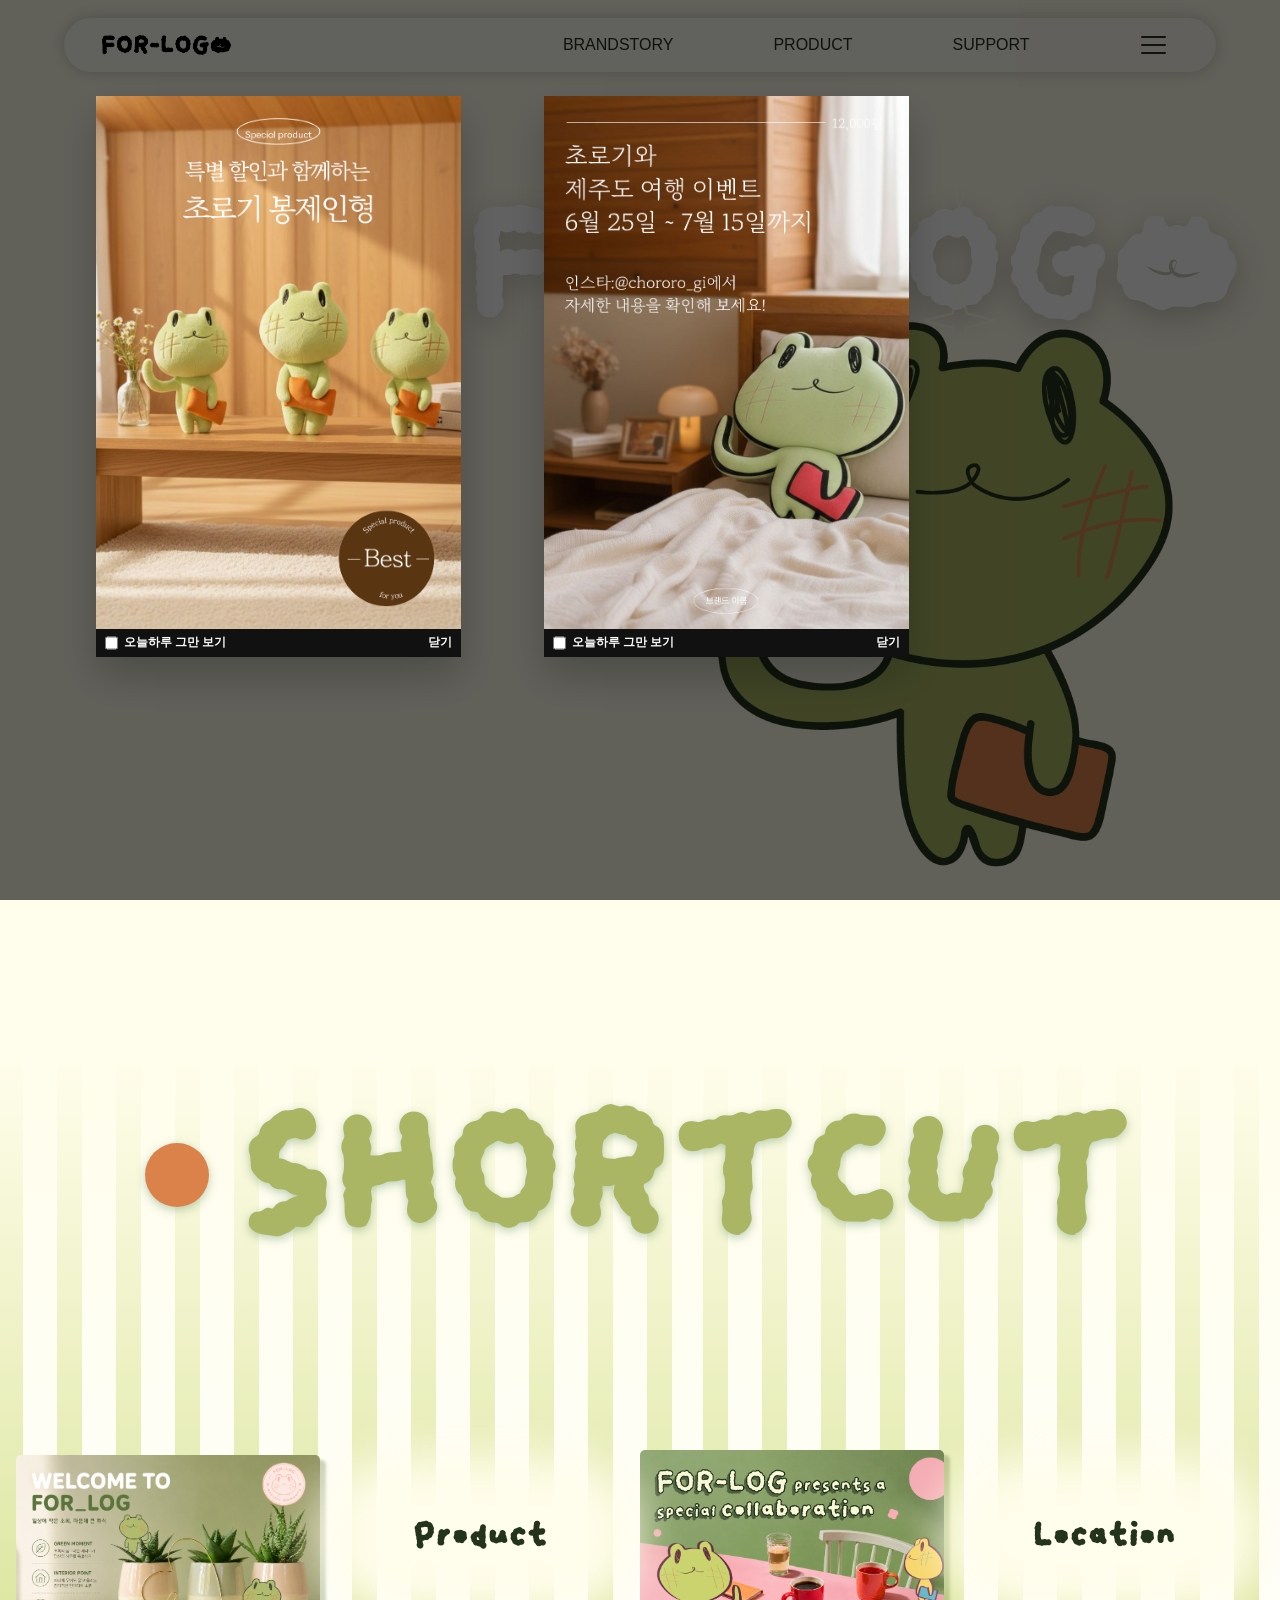
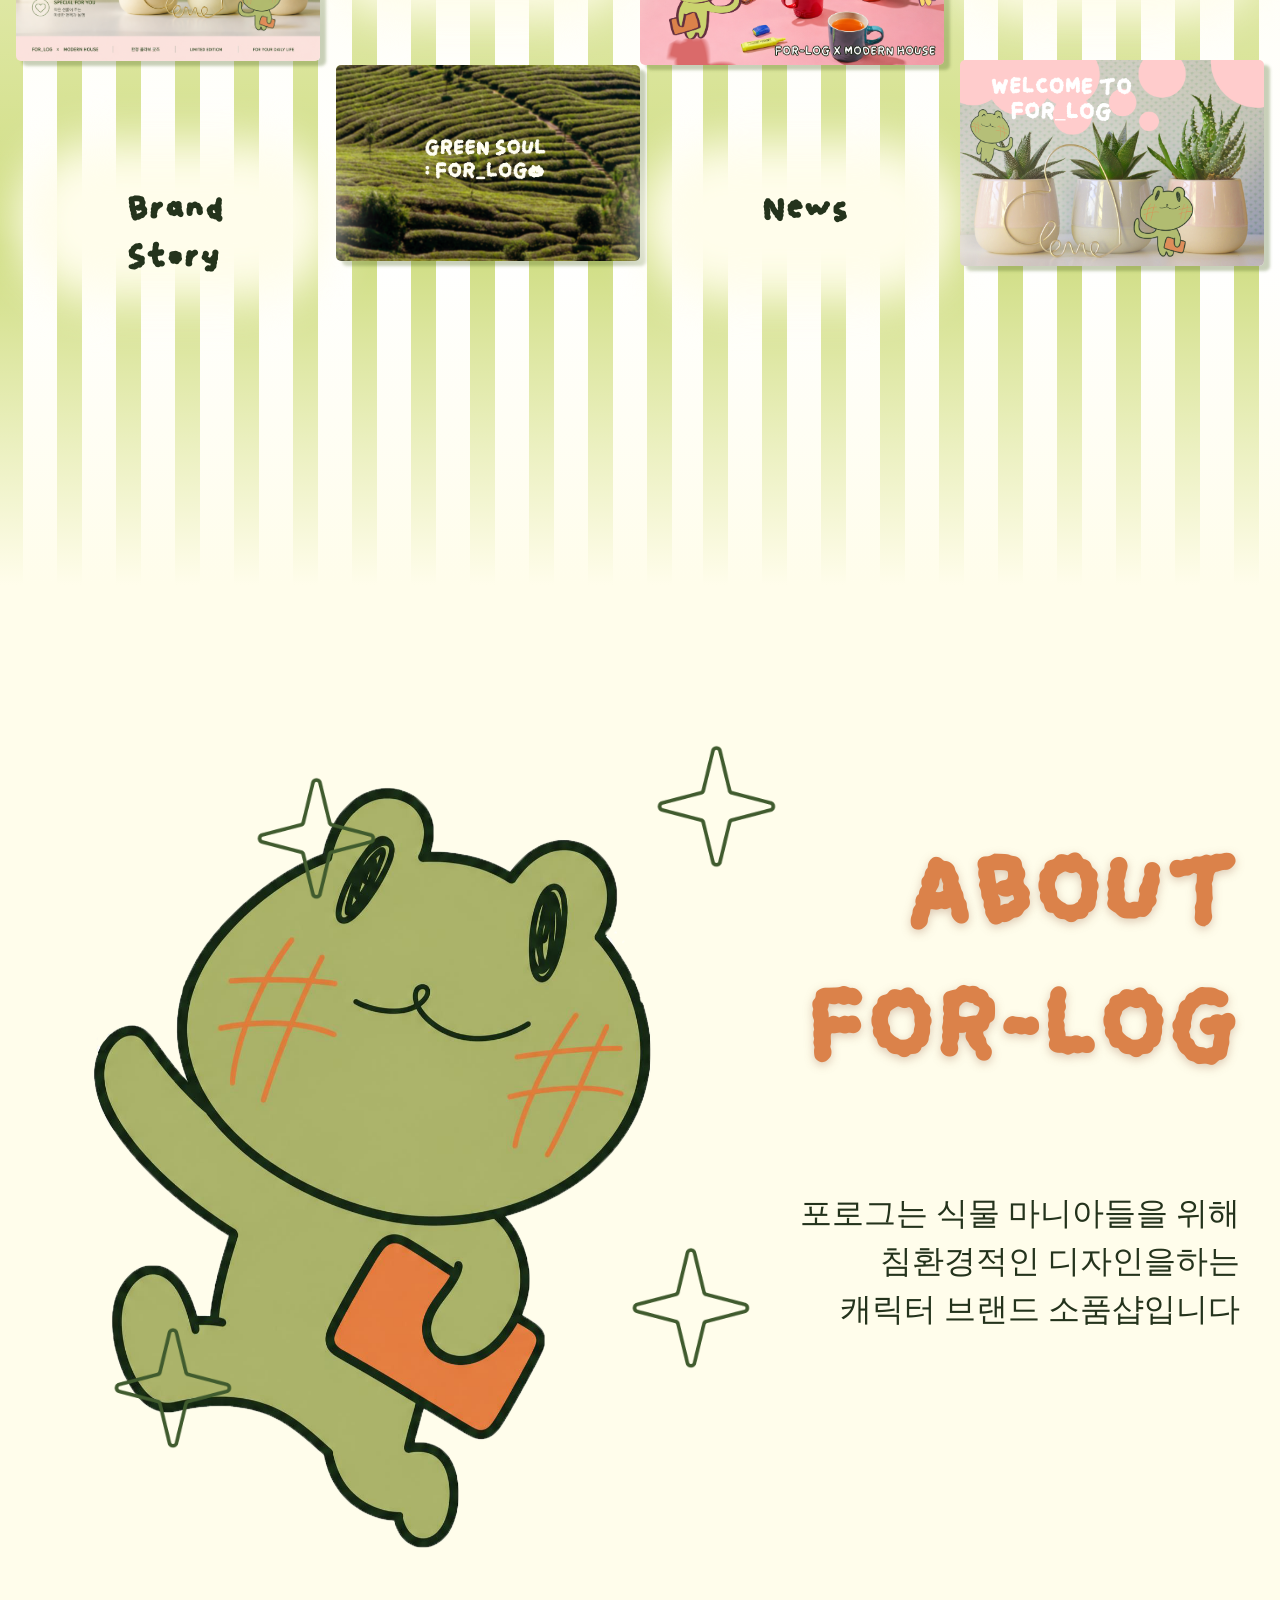
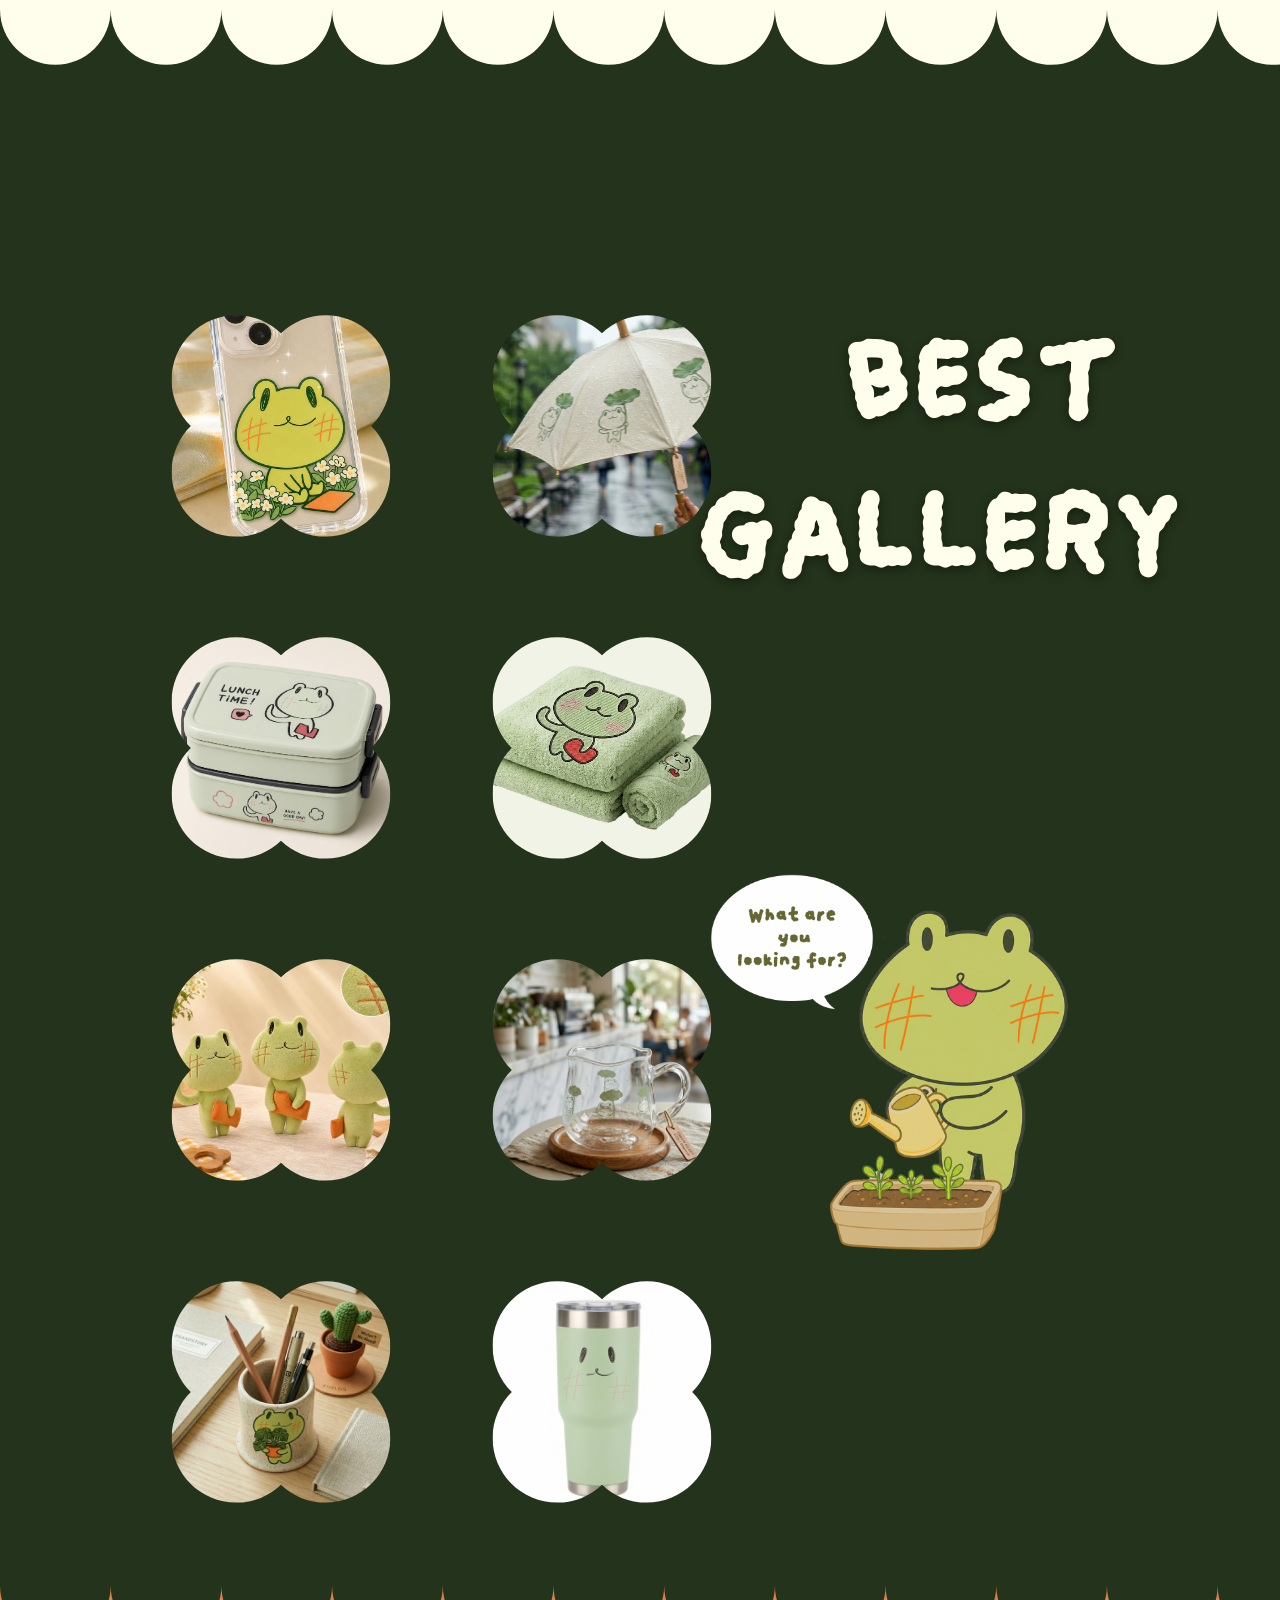
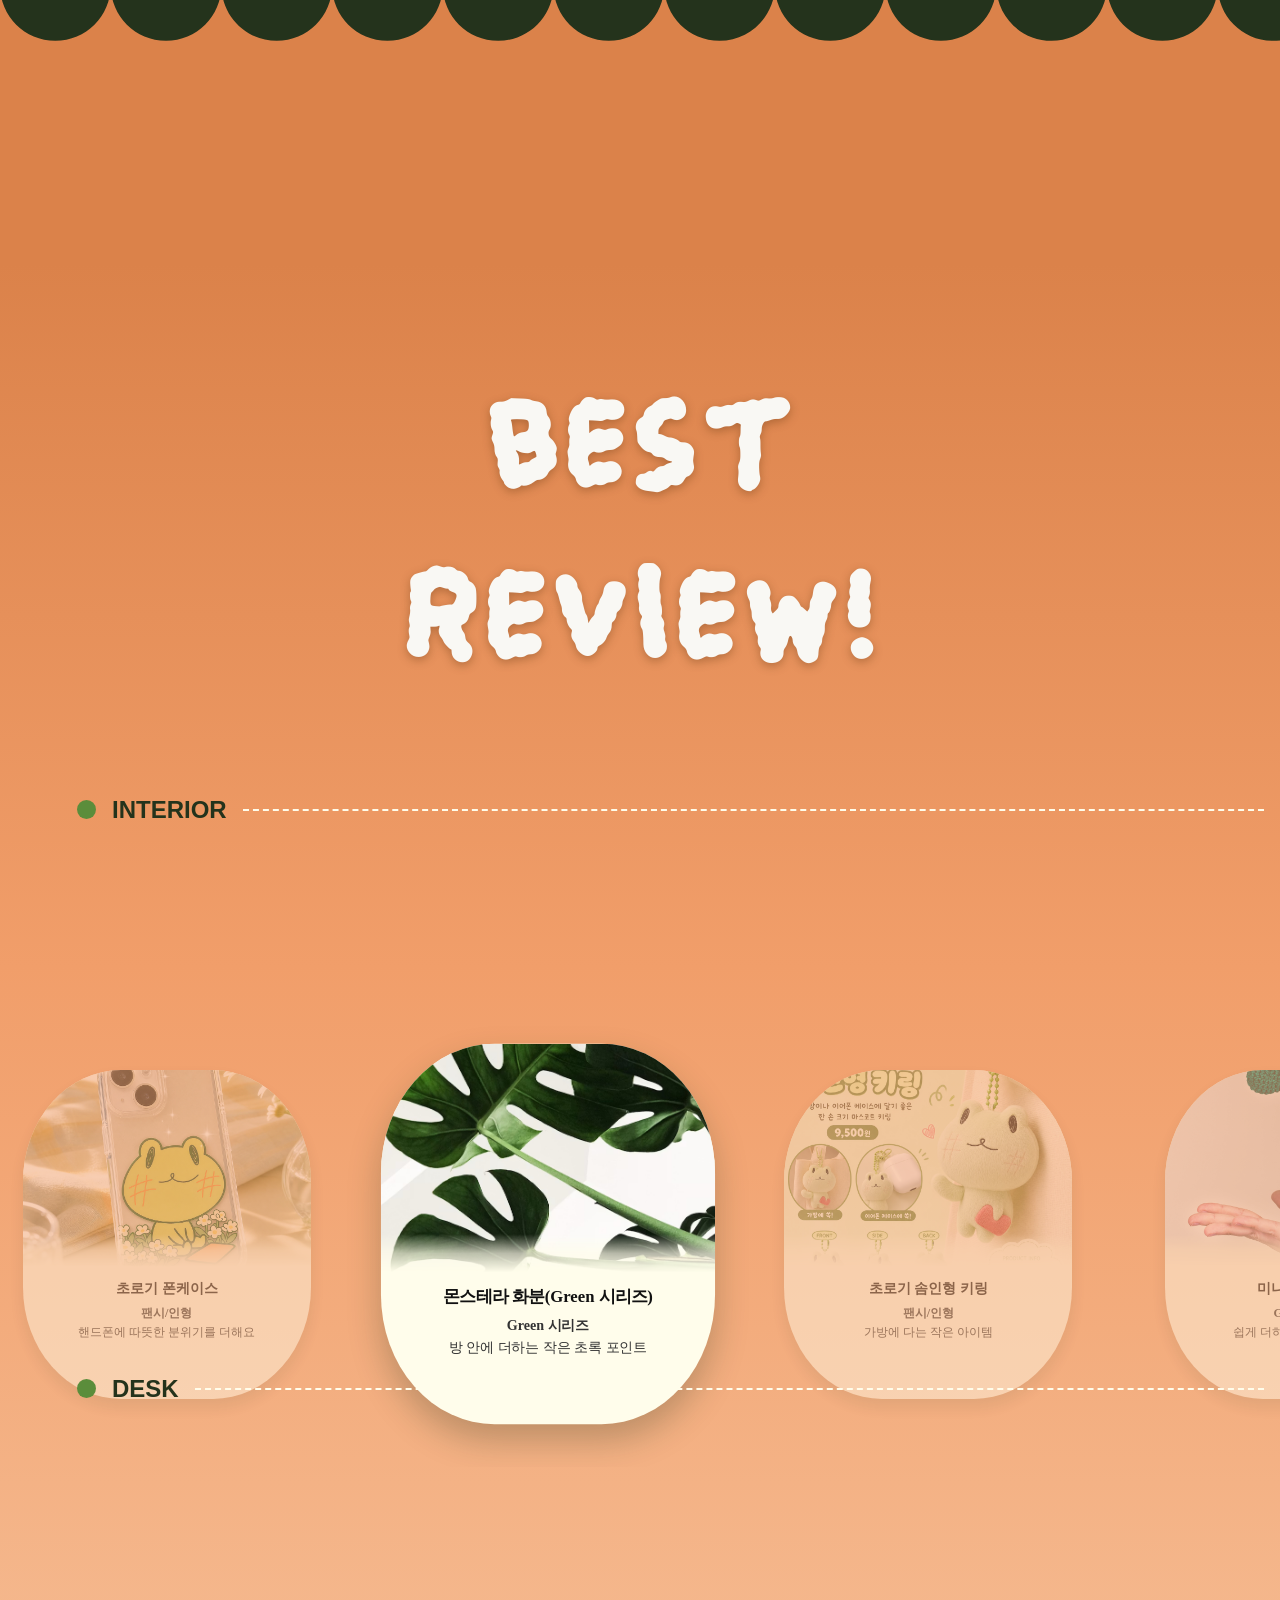
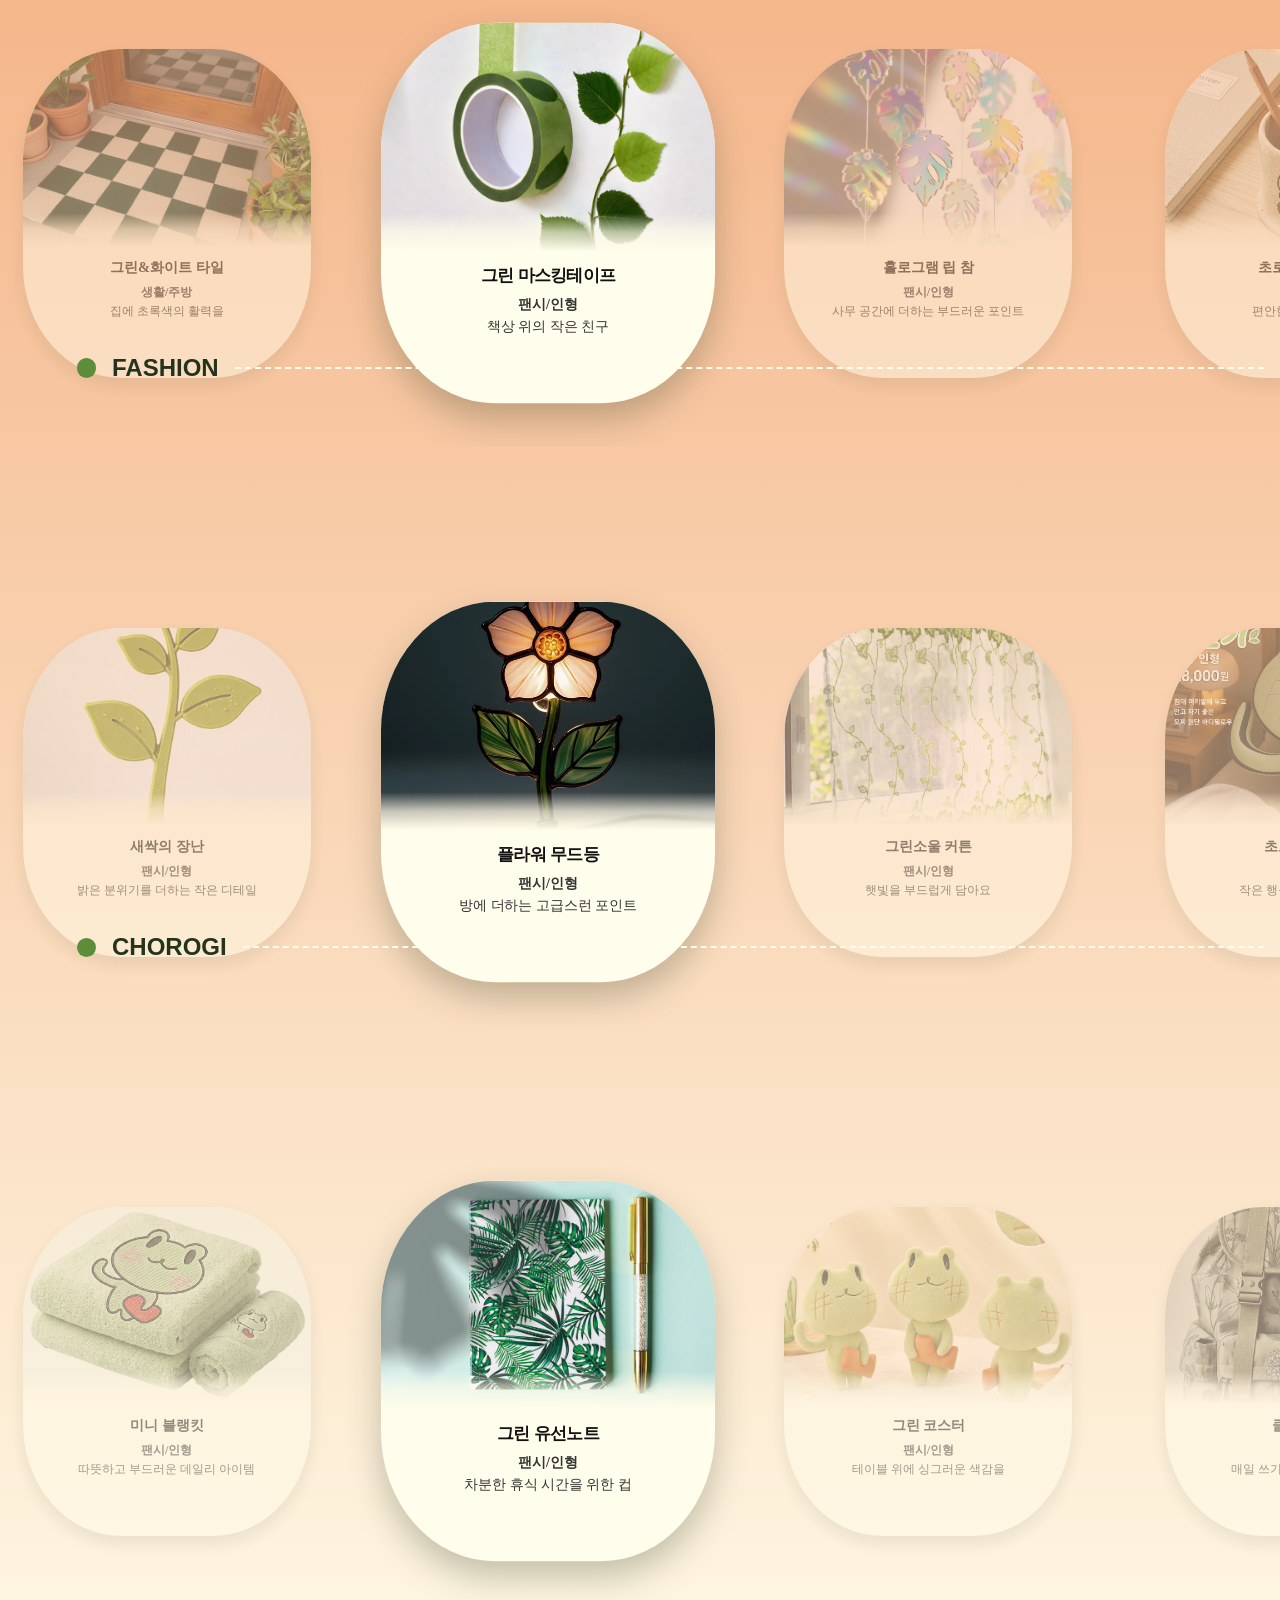
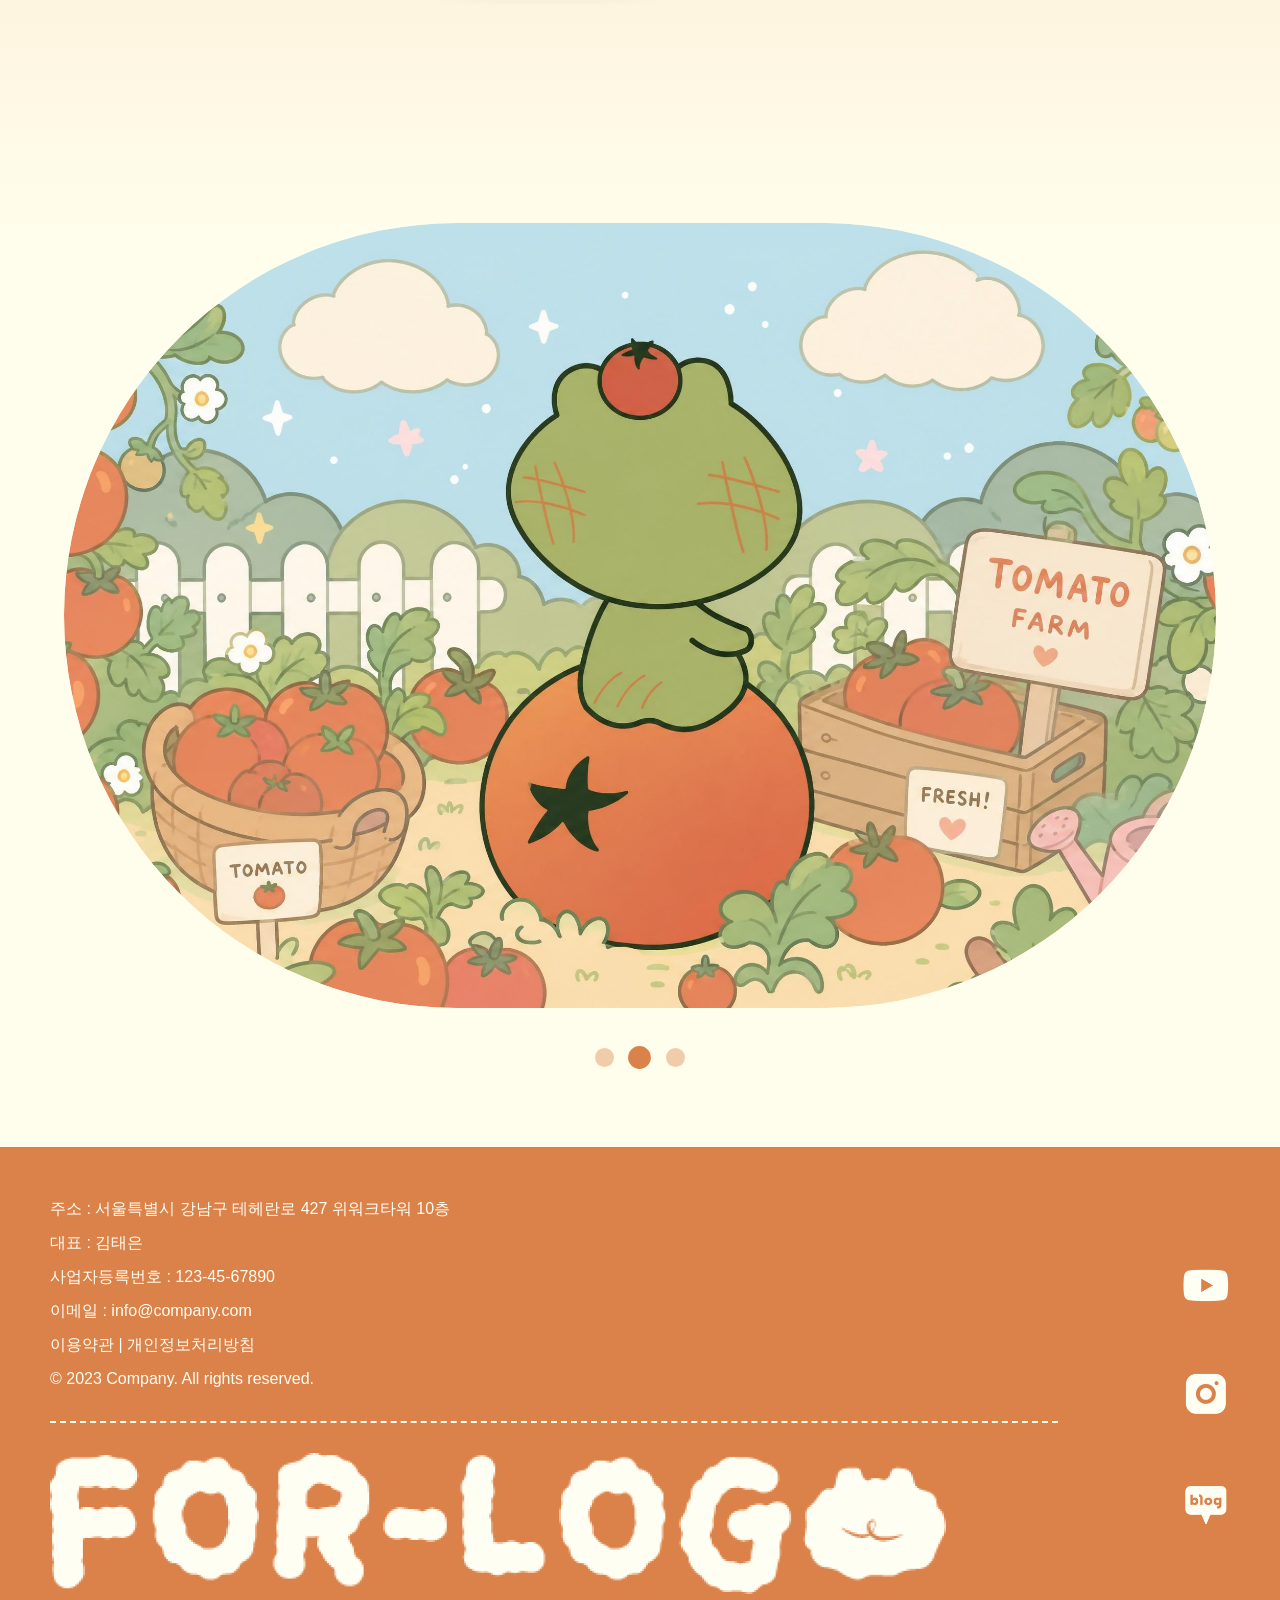
==== commit aad224ff: "Update home intro animation" ====
--- a/Home/index.html
+++ b/Home/index.html
@@ -9,6 +9,9 @@
     <title>FOR-LOG</title>
 </head>
 <body>
+    <div class="eventPop">
+
+    </div>
     <div class="mainPopup" id="mainPopup" aria-label="event popup">
         <div class="mainPopupInner">
             <article class="mainPopupItem" data-popup-id="popUp1">
@@ -58,8 +61,8 @@
         </div>
     </div>
             <div class="heroVideos" aria-hidden="true">
-                <video class="heroVideo videoOne" src="./mp4/tomatomp4.mp4" autoplay muted loop playsinline></video>
-                <video class="heroVideo videoTwo" src="./mp4/movie2.mp4" autoplay muted loop playsinline></video>
+                <video class="heroVideo videoOne" src="./mp4/kore.mp4" autoplay muted loop playsinline></video>
+                <video class="heroVideo videoTwo" src="./mp4/tomatomp4.mp4" autoplay muted loop playsinline></video>
                 <video class="heroVideo videoThree" src="./img/video/tree.mp4" autoplay muted loop playsinline></video>
             </div>
     <section class="sec1">
@@ -139,16 +142,16 @@
 
         <div class="reviewStart">
             <div class="productBand">
-                <img class="productBandBg" src="./img/SVG files/pattern/circliewhite.svg" alt="배경이 되는 원들의 모임">
+                <!-- <img class="productBandBg" src="./img/SVG files/pattern/circliewhite.svg" alt="배경이 되는 원들의 모임"> -->
                 <section class="productSection">
                 <div class="productList" id="productList"></div>
                 </section>
             </div>
-            <img src="./img/SVG files/pattern/circliewhite.svg" alt="배경이 되는 원들의 모임">
+            <!-- <img src="./img/SVG files/pattern/circliewhite.svg" alt="배경이 되는 원들의 모임">
             
             <img src="./img/SVG files/pattern/circliewhite.svg" alt="배경이 되는 원들의 모임">
             <img src="./img/SVG files/pattern/circliewhite.svg" alt="배경이 되는 원들의 모임">
-            <img src="./img/SVG files/pattern/circliewhite.svg" alt="배경이 되는 원들의 모임">
+            <img src="./img/SVG files/pattern/circliewhite.svg" alt="배경이 되는 원들의 모임"> -->
         </div>
     </section>
 <!-- 섹션5끝-------리뷰페이지---------- -->
--- a/Home/css/main.css
+++ b/Home/css/main.css
@@ -3,6 +3,34 @@
     src: url("../font/Cloudsofa_namgim-Regular.ttf") format("truetype");
     font-weight: 400;
     font-style: normal;
+}
+.eventPop{
+    width: 100%;
+    height: 100vh;
+    position: fixed;
+    inset: 0;
+    z-index: 4000;
+    background-color: transparent;
+    overflow: hidden;
+    opacity: 1;
+    visibility: visible;
+    pointer-events: none;
+    transition:
+        opacity 0.55s ease,
+        visibility 0s linear 0.55s;
+}
+.eventPop.hide {
+    opacity: 0;
+    visibility: hidden;
+}
+.eventPopCanvas {
+    width: 100%;
+    height: 100%;
+    display: block;
+}
+body.eventIntroPlaying .mainPopup {
+    opacity: 0;
+    visibility: hidden;
 }
   header{
             width: 100%; height:90px;
@@ -503,7 +531,7 @@
         opacity: 0;
     }
 
-    8%,
+    1.7%,
     33% {
         opacity: 1;
     }
@@ -1136,7 +1164,7 @@
     transform: rotateY(180deg);
 }
 .anotherIMG{
-    background-image: url("../img/character image/PNG/choro-gi5.png");
+    background-image: url("../img/another-01.png");
     background-position: center;
     background-repeat: no-repeat;
     background-size: contain;
@@ -1208,17 +1236,7 @@
             transform: scale3d(1, 1, 1);
   }
 }
-.anotherIMG:hover {
-    background-image: url("../img/another-01.png");
-    background-position: center;
-    background-repeat: no-repeat;
-    background-size: contain;
-    width: 103%;
-    transform: translateX(-0.2rem);
-    transform: scale(1.9);
-    object-fit: contain;
-    cursor: pointer;
-}
+
 
 @media (max-width: 768px) {
     .anotherIMG {
@@ -1348,7 +1366,7 @@
     position: absolute;
     inset: 0;
     z-index: 1;
-    background-image: url("../img/SVG files/pattern/circliewhite.svg");
+    /* background-image: url("../img/SVG files/pattern/circliewhite.svg"); */
     background-repeat: repeat-x;
     background-position: center center;
     background-size: auto var(--circle-bg-size, 230%);
@@ -1571,7 +1589,7 @@
 .productTrack {
     display: flex;
     gap: clamp(3rem, 4vw, 2.9rem);
-    padding: 1.5rem 6vw;
+    padding: 3.2rem 6vw;
     user-select: none;
     will-change: transform;
 }
@@ -1588,17 +1606,34 @@
 
 .productInner {
     width: clamp(18rem, 16vw, 24rem);
-    aspect-ratio: 1 / 1;
-    border-radius: 40%;
+    aspect-ratio: 1 / 1.14;
+    border-radius: 34%;
     background: #fffdeb;
     overflow: hidden;
     box-shadow: 0 8px 16px rgba(36, 51, 28, 0.18);
-    transition: transform 0.25s ease, box-shadow 0.25s ease;
+    opacity: 0.45;
+    filter: blur(0.35px);
+    transition: transform 0.55s ease, box-shadow 0.55s ease, opacity 0.55s ease, filter 0.55s ease;
+}
+
+.productCard.is-center {
+    z-index: 4;
+}
+
+.productCard.is-center .productInner {
+    transform: scale(1.16);
+    opacity: 1;
+    filter: blur(0);
+    box-shadow: 0 14px 28px rgba(36, 51, 28, 0.26);
 }
 
 .productCard:hover .productInner {
     transform: translateY(-0.4rem);
     box-shadow: 0 12px 20px rgba(36, 51, 28, 0.24);
+}
+
+.productCard.is-center:hover .productInner {
+    transform: translateY(-0.4rem) scale(1.16);
 }
 
 .productImg {
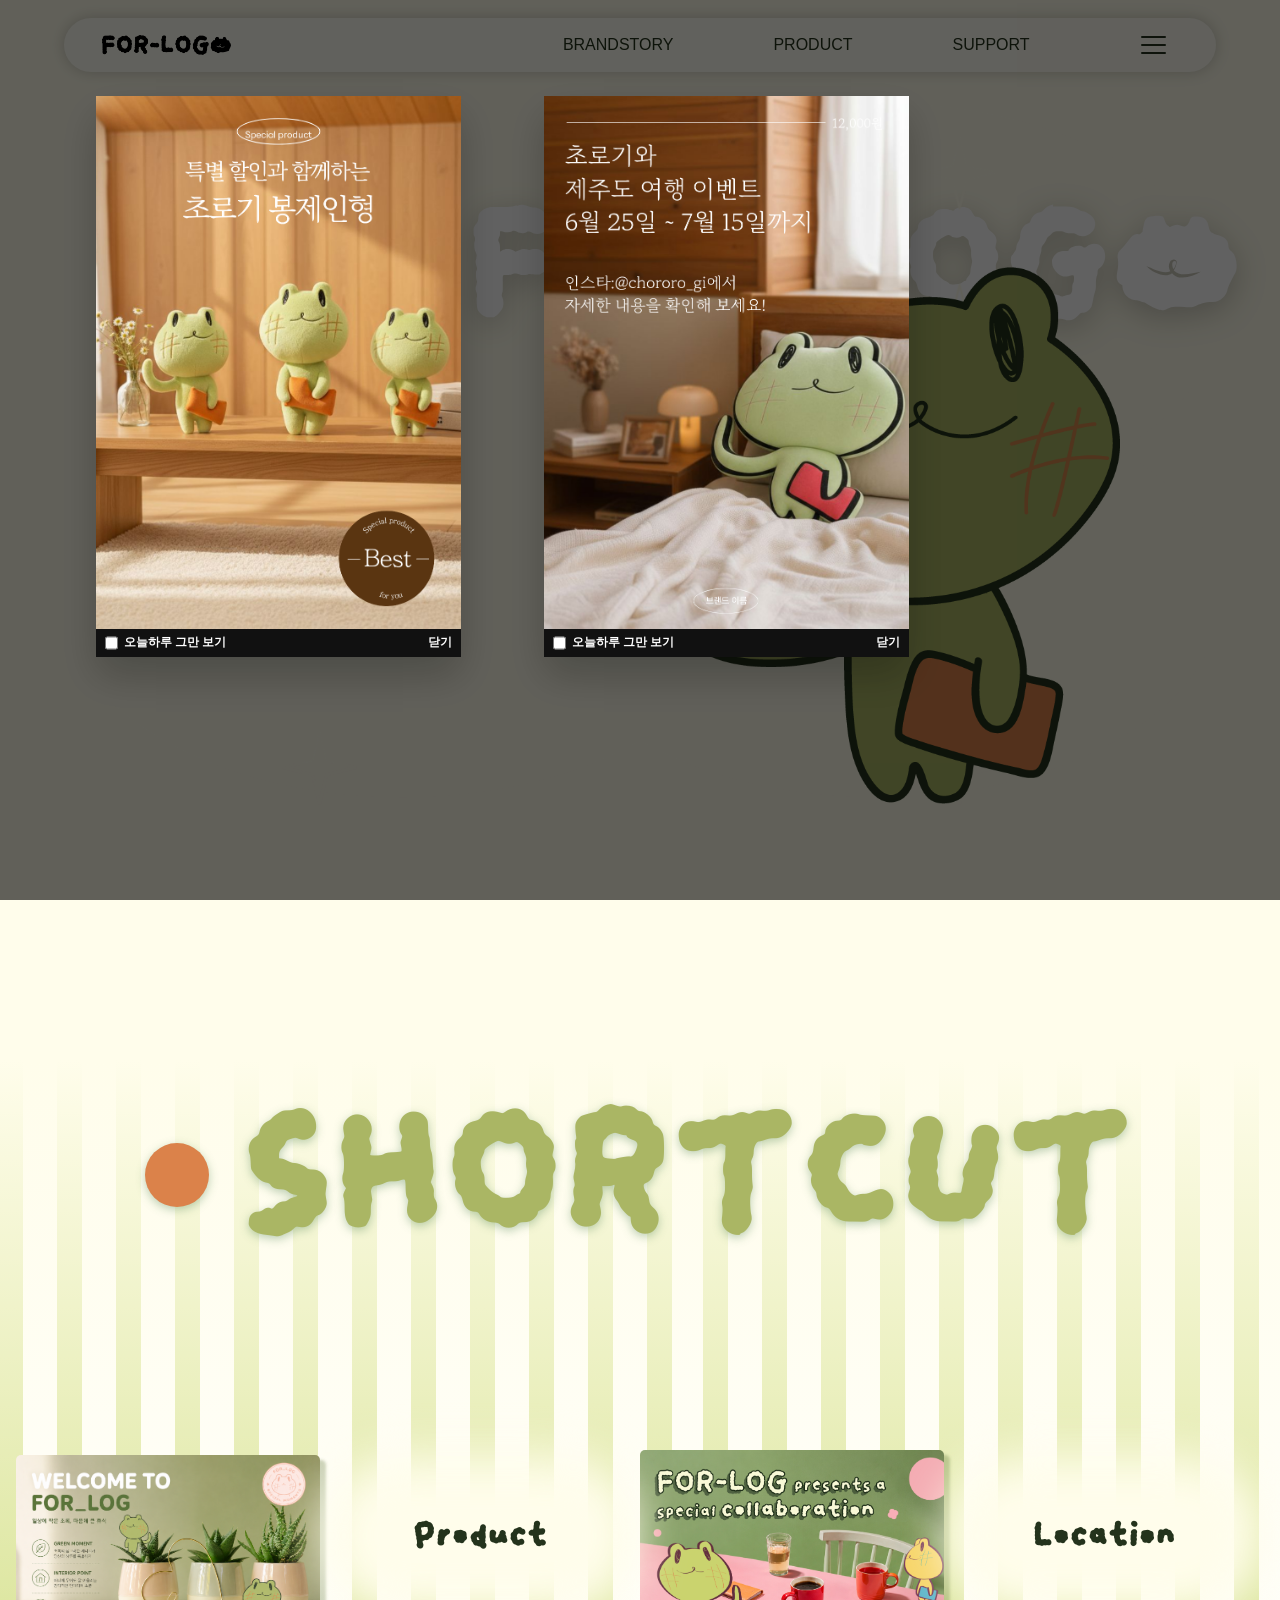
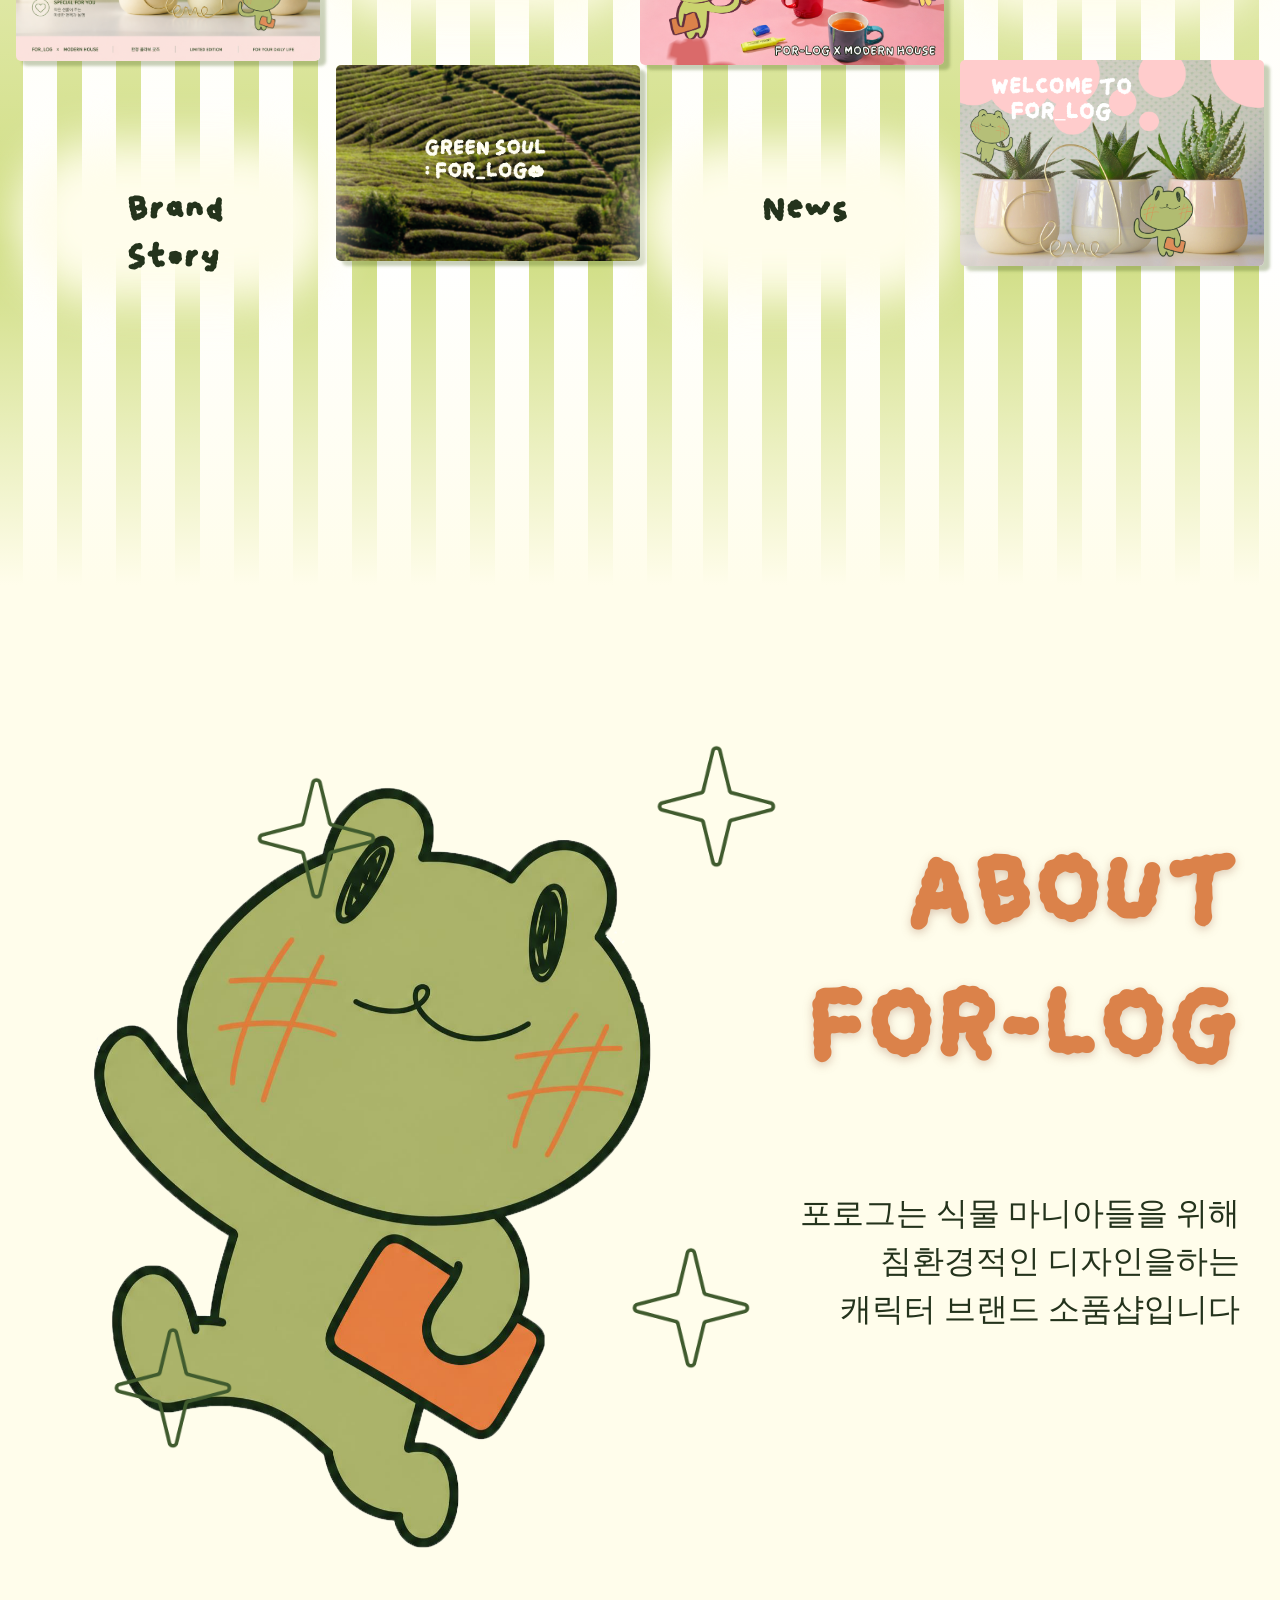
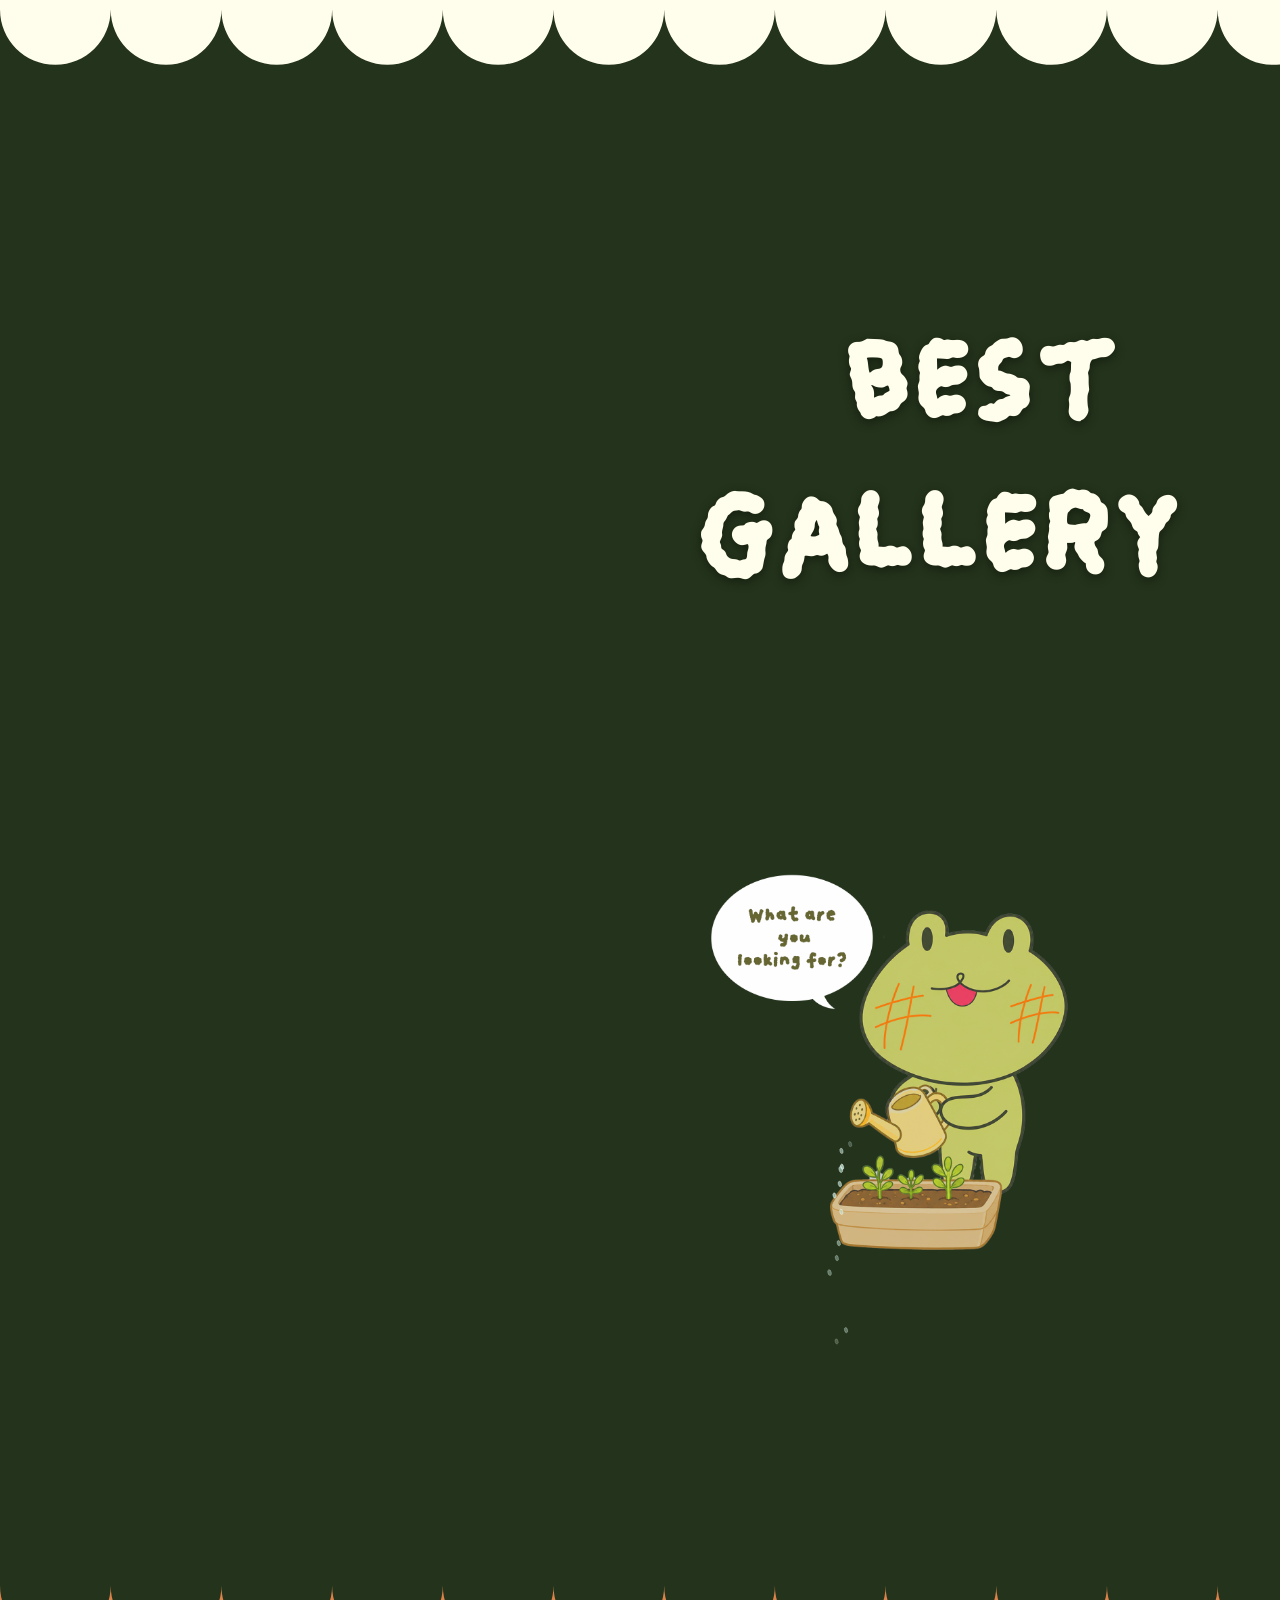
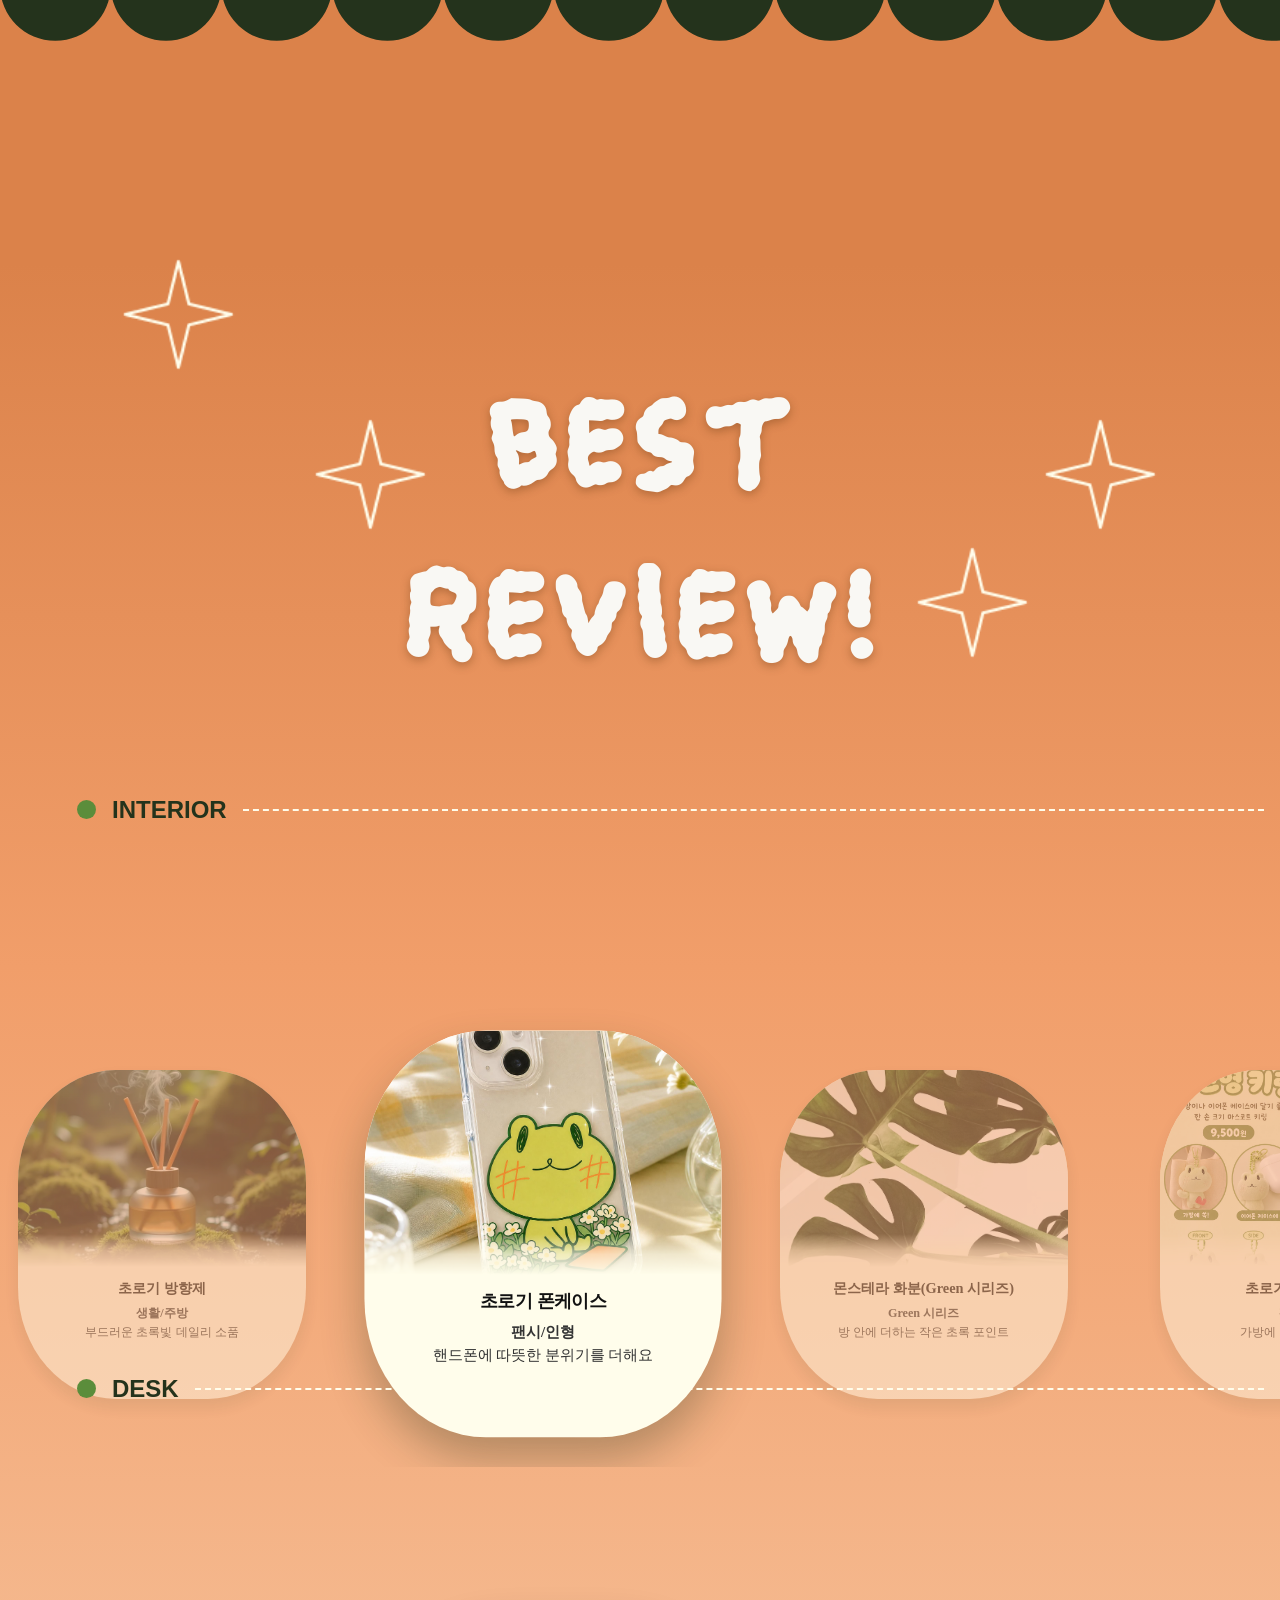
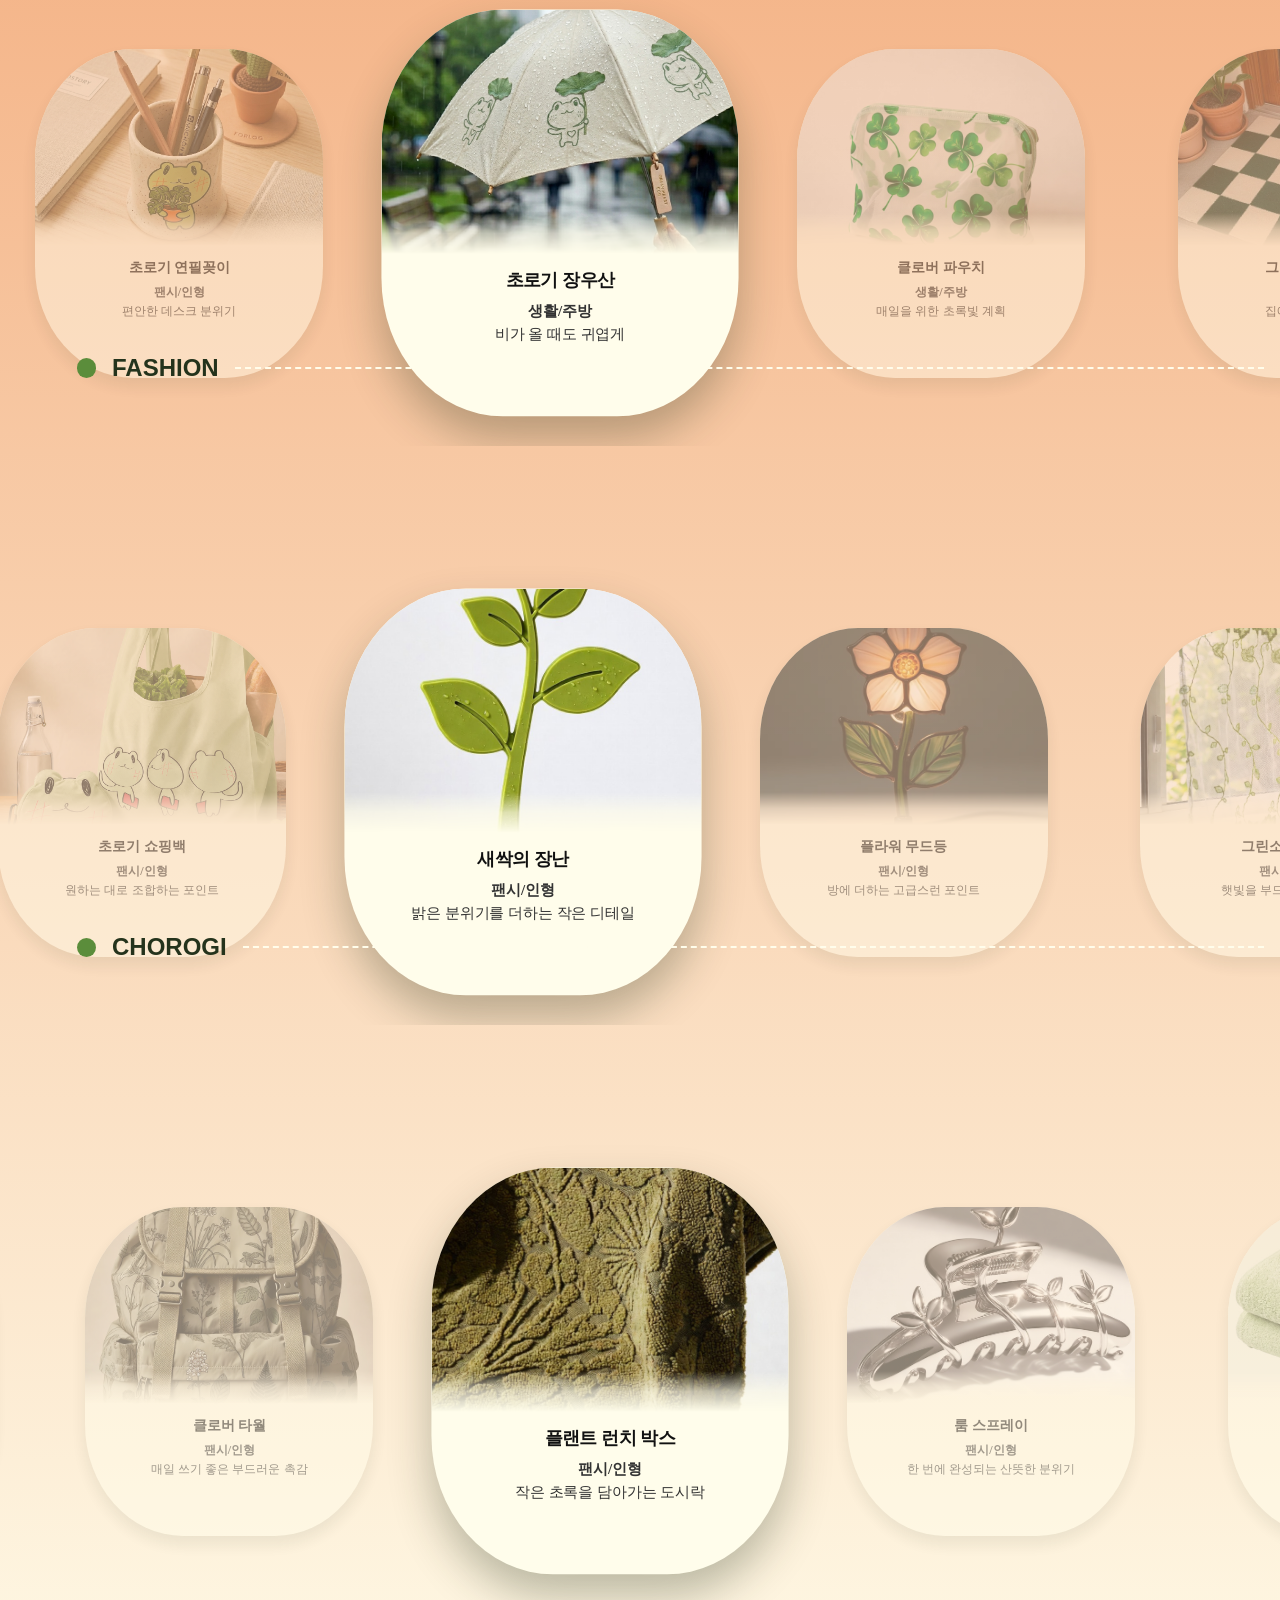
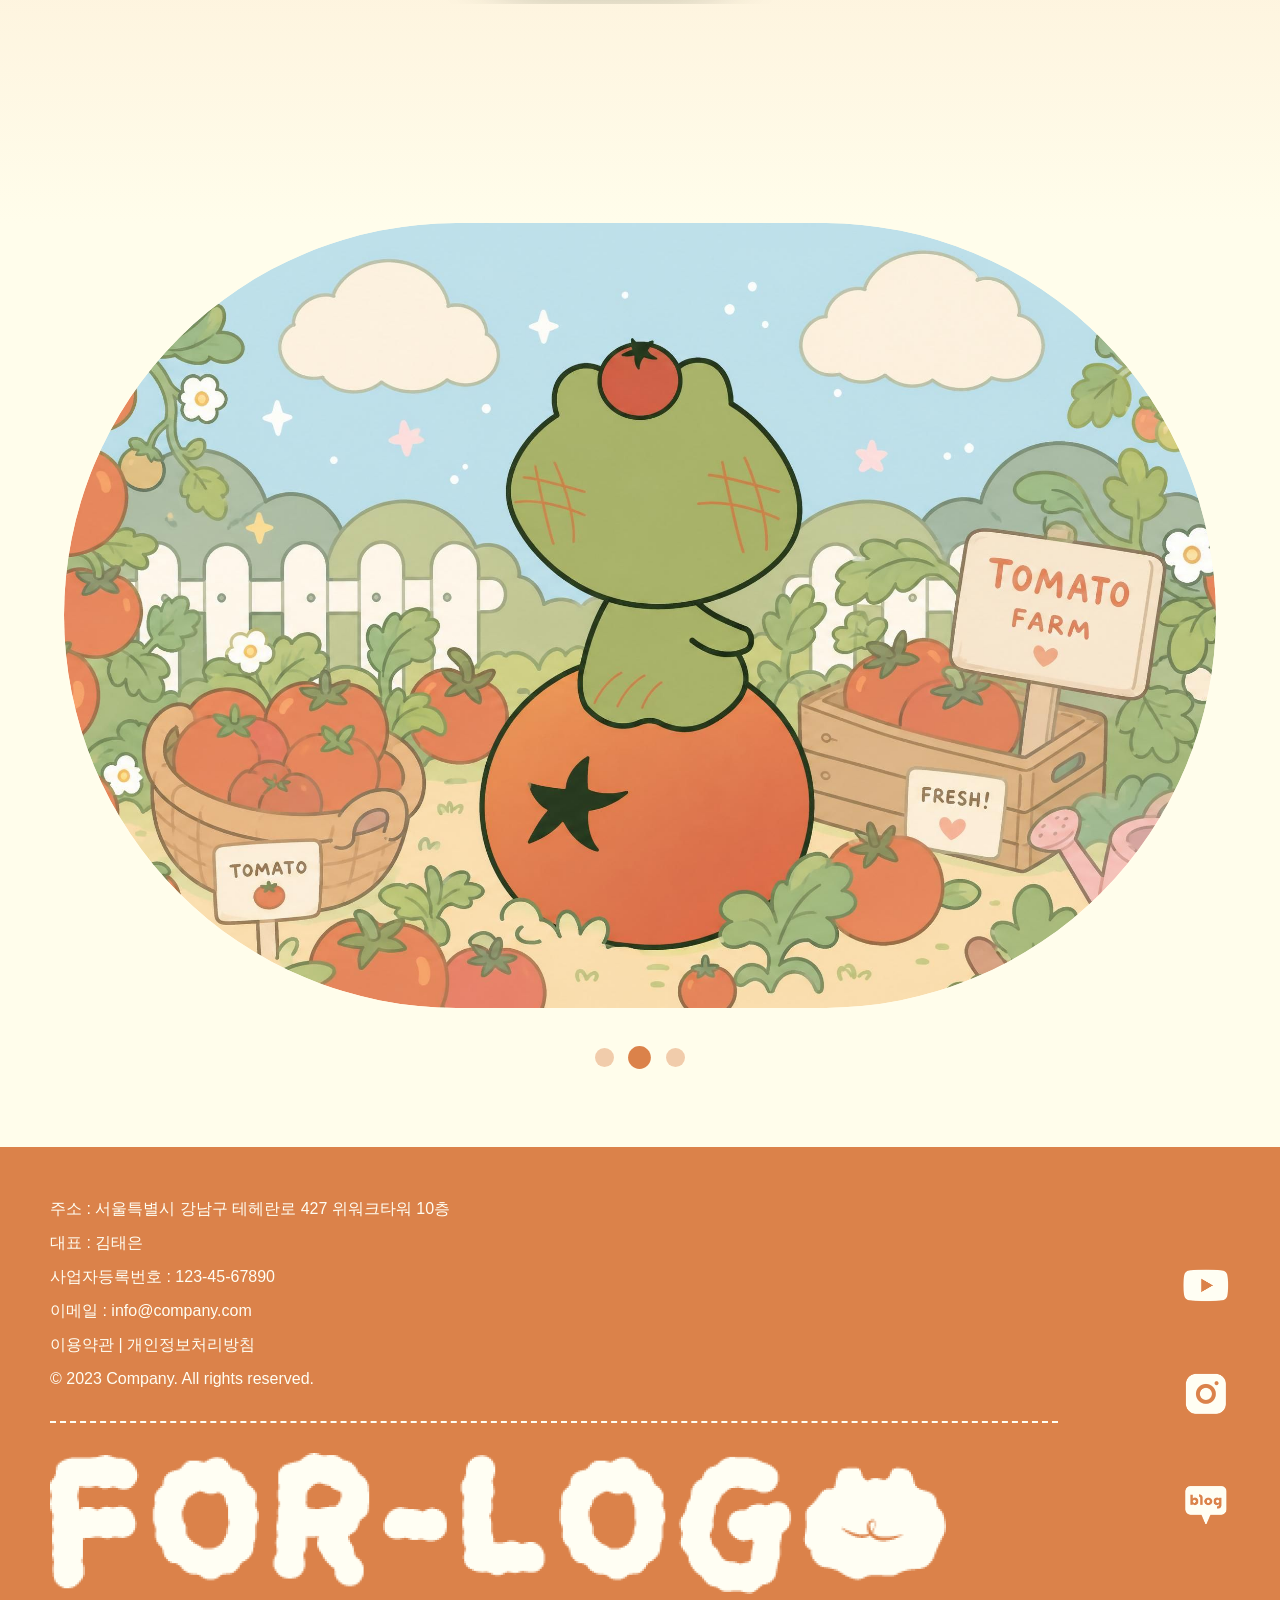
==== commit bdd518a2: "Update home animations" ====
--- a/Home/index.html
+++ b/Home/index.html
@@ -136,6 +136,12 @@
      <!-- 섹션5시작-------리뷰페이지---------- -->
     <section class="sec5">
         <img src="./img/SVG files/pattern/pattern-green3.svg" alt="올록볼록한 장식 사진">
+           <div class="spakleGreenBox2">
+                <div class="spk1-1"></div>
+                <div class="spk2-1"></div>
+                <div class="spk3-1"></div>
+                <div class="spk4-1"></div>
+            </div>
         <div>
             <span>BEST<br>REVIEW!</span>
         </div>
--- a/Home/css/main.css
+++ b/Home/css/main.css
@@ -324,41 +324,33 @@
     pointer-events: none;
 }
 
+/* 1. 평소 상태 (애니메이션 없음) */
 .characterWrap img {
     position: absolute;
     right: 10rem;
     bottom: 16rem;
-    width: min(33vw, 350px);
-    transform: scale(1.3);
+    /* transform: scale(1.3)을 여기에 두면 keyframes와 충돌하므로 width 자체를 키웁니다 */
+    width: min(43vw, 455px); /* 기존 33vw, 350px에서 1.3배 키운 크기 */
     z-index: 50;
-    /* animation: moveMain 3s infinite; */
-    /* animation-direction: alternate; */
-}
-@keyframes moveMain{
-    0%{
-        transform: scale(1.55) rotate(0);
-        bottom: 16rem;
-    }
-    20%{
-        transform: scale(1.55) rotate(-5deg);
-        bottom: 22rem;
-        right: 12rem;
-    }
-    50%{
-        transform: scale(1.44) rotate(0);
-        right: 12rem;
-        bottom: 16rem;
-    }
-    70%{
-        transform: scale(1.55) rotate(0);
-        bottom: 22rem;
-        right: 15rem;
-    }
-    100%{
-        transform: scale(1.44) rotate(0);
-        right: 15rem;
-        bottom: 16rem;
-    }
+    
+    /* 젤리처럼 바닥을 딛고 몽글몽글 움직이도록 중심축 설정 */
+    transform-origin: center bottom; 
+}
+
+/* 2. 자바스크립트 옵저버가 화면을 감지해서 'on' 클래스를 붙였을 때만 애니메이션 시작! */
+.characterWrap img.on {
+    /* 2.5초 동안 부드럽게(ease-in-out) 무한히(infinite) 몽글거리도록 수정 */
+    animation: jello-horizontal 2.5s ease-in-out infinite;
+}
+
+/* 키프레임은 기존과 동일 (수치만 살짝 몽글몽글하게 다듬었습니다) */
+@keyframes jello-horizontal {
+  0%, 100% { transform: scale3d(1, 1, 1); }
+  30% { transform: scale3d(1.08, 0.92, 1); }
+  40% { transform: scale3d(0.93, 1.07, 1); }
+  50% { transform: scale3d(1.04, 0.96, 1); }
+  65% { transform: scale3d(0.98, 1.02, 1); }
+  75% { transform: scale3d(1.01, 0.99, 1); }
 }
 
 .mainWrap {
@@ -1168,6 +1160,7 @@
     background-position: center;
     background-repeat: no-repeat;
     background-size: contain;
+    position: relative;
     width: 100%;
     height: 100vh;
     /* height: 100%; */
@@ -1175,6 +1168,14 @@
     cursor: pointer;
     transition: all 0.1s;
 	animation: jello-horizontal 0.9s both;
+}
+
+.wateringCanvas {
+    position: absolute;
+    inset: 0;
+    width: 100%;
+    height: 100%;
+    pointer-events: none;
 }
 @-webkit-keyframes jello-horizontal {
   0% {
@@ -1310,17 +1311,111 @@
     overflow: hidden;
     position: relative;
 }
+/* 이 부분은 베스트 리부의 반짝이 부분 */
+.spakleGreenBox2{
+    width: 100%;
+    height: 100%;
+    position: absolute;
+    inset: 0;
+    z-index: 200;
+    pointer-events: none;
+    /* border: 1px solid red; */
+    margin-top: 0;
+}
+/* 반짝이 시작--------------- */
+.spk1-1, .spk2-1, .spk3-1, .spk4-1{
+    width: 12%;
+    height: 12%;
+    position: absolute;
+    top: 12rem;
+    left: 8%;
+    background-image: url(../img/move/movestar-01.png);
+    background-position: center;
+    background-repeat: no-repeat;
+    background-size: contain;
+    animation: sparkle 1.4s ease-in-out infinite;
+    transform-origin: center;
+}
+.spk2-1{
+    top: 22rem;
+    left: 80%;
+    animation: sparkle2 1.2s ease-in-out infinite;
+}
+.spk3-1{
+    top: 22rem;
+    bottom: auto;
+    left: 23%;
+    animation: sparkleFloat2 1.6s ease-in-out infinite;
+}
+
+.spk4-1 {
+    top: 30rem;
+    left: auto;
+    bottom: auto;
+    right: 18%;
+    animation: sparkleFloat 1.8s ease-in-out infinite;
+}
+
+@keyframes sparkle {
+    0%, 100% {
+        transform: scale(0.5) rotate(0deg);
+        opacity: 0.4;
+    }
+
+    50% {
+        transform: scale(1.15) rotate(8deg);
+        opacity: 1;
+    }
+}
+@keyframes sparkle2 {
+    0%, 100% {
+        transform: scale(0.3) rotate(0deg);
+        opacity: 0.4;
+    }
+
+    50% {
+        transform: scale(0.9) rotate(8deg);
+        opacity: 1;
+    }
+}
+.sec5 .spakleGreenBox2 {
+    display: block;
+}
+
+@keyframes sparkleFloat {
+    0%, 100% {
+        transform: translate(0, 0) scale(0.5) rotate(0deg);
+        opacity: 0.4;
+    }
+
+    50% {
+        transform: translate(-1.4rem, -1.8rem) scale(1.15) rotate(8deg);
+        opacity: 1;
+    }
+}
+
+@keyframes sparkleFloat2 {
+    0%, 100% {
+        transform: translate(0, 0) scale(0.3) rotate(0deg);
+        opacity: 0.4;
+    }
+
+    50% {
+        transform: translate(1.2rem, -1.4rem) scale(0.9) rotate(8deg);
+        opacity: 1;
+    }
+}
 .sec5>img{
     width: 100%;
 }
-.sec5>div{
+.sec5>div:not(.spakleGreenBox2){
     /* border: 1px solid rgb(0, 4, 255); */
     display: flex;
     align-items: center;
     justify-content: center;
     margin: 10rem auto;
 }
-.sec5>div>span{
+.sec5>div:not(.spakleGreenBox2)>span{
     font-family: "cloud";
     font-size: clamp(5rem, 9vw, 22rem);
     color: #F9F8F4;
@@ -1331,16 +1426,16 @@
     transition: all 0.4s;
     opacity: 0.5;
 }
-.sec5>div>span.on{
+.sec5>div:not(.spakleGreenBox2)>span.on{
     opacity: 1;
     transform: translateY(0);
 }
-.sec5>div>span:hover{
+.sec5>div:not(.spakleGreenBox2)>span:hover{
     opacity: 1;
     transform: translateY(-6rem);
 }
 @media (max-width: 768px) {
-    .sec5>div>span {
+    .sec5>div:not(.spakleGreenBox2)>span {
         font-size: clamp(10rem, 18vw, 22rem);
     }
 }
@@ -1621,10 +1716,10 @@
 }
 
 .productCard.is-center .productInner {
-    transform: scale(1.16);
+    transform: scale(1.24);
     opacity: 1;
     filter: blur(0);
-    box-shadow: 0 14px 28px rgba(36, 51, 28, 0.26);
+    box-shadow: 0 18px 34px rgba(36, 51, 28, 0.3);
 }
 
 .productCard:hover .productInner {
@@ -1633,7 +1728,7 @@
 }
 
 .productCard.is-center:hover .productInner {
-    transform: translateY(-0.4rem) scale(1.16);
+    transform: translateY(-0.4rem) scale(1.24);
 }
 
 .productImg {
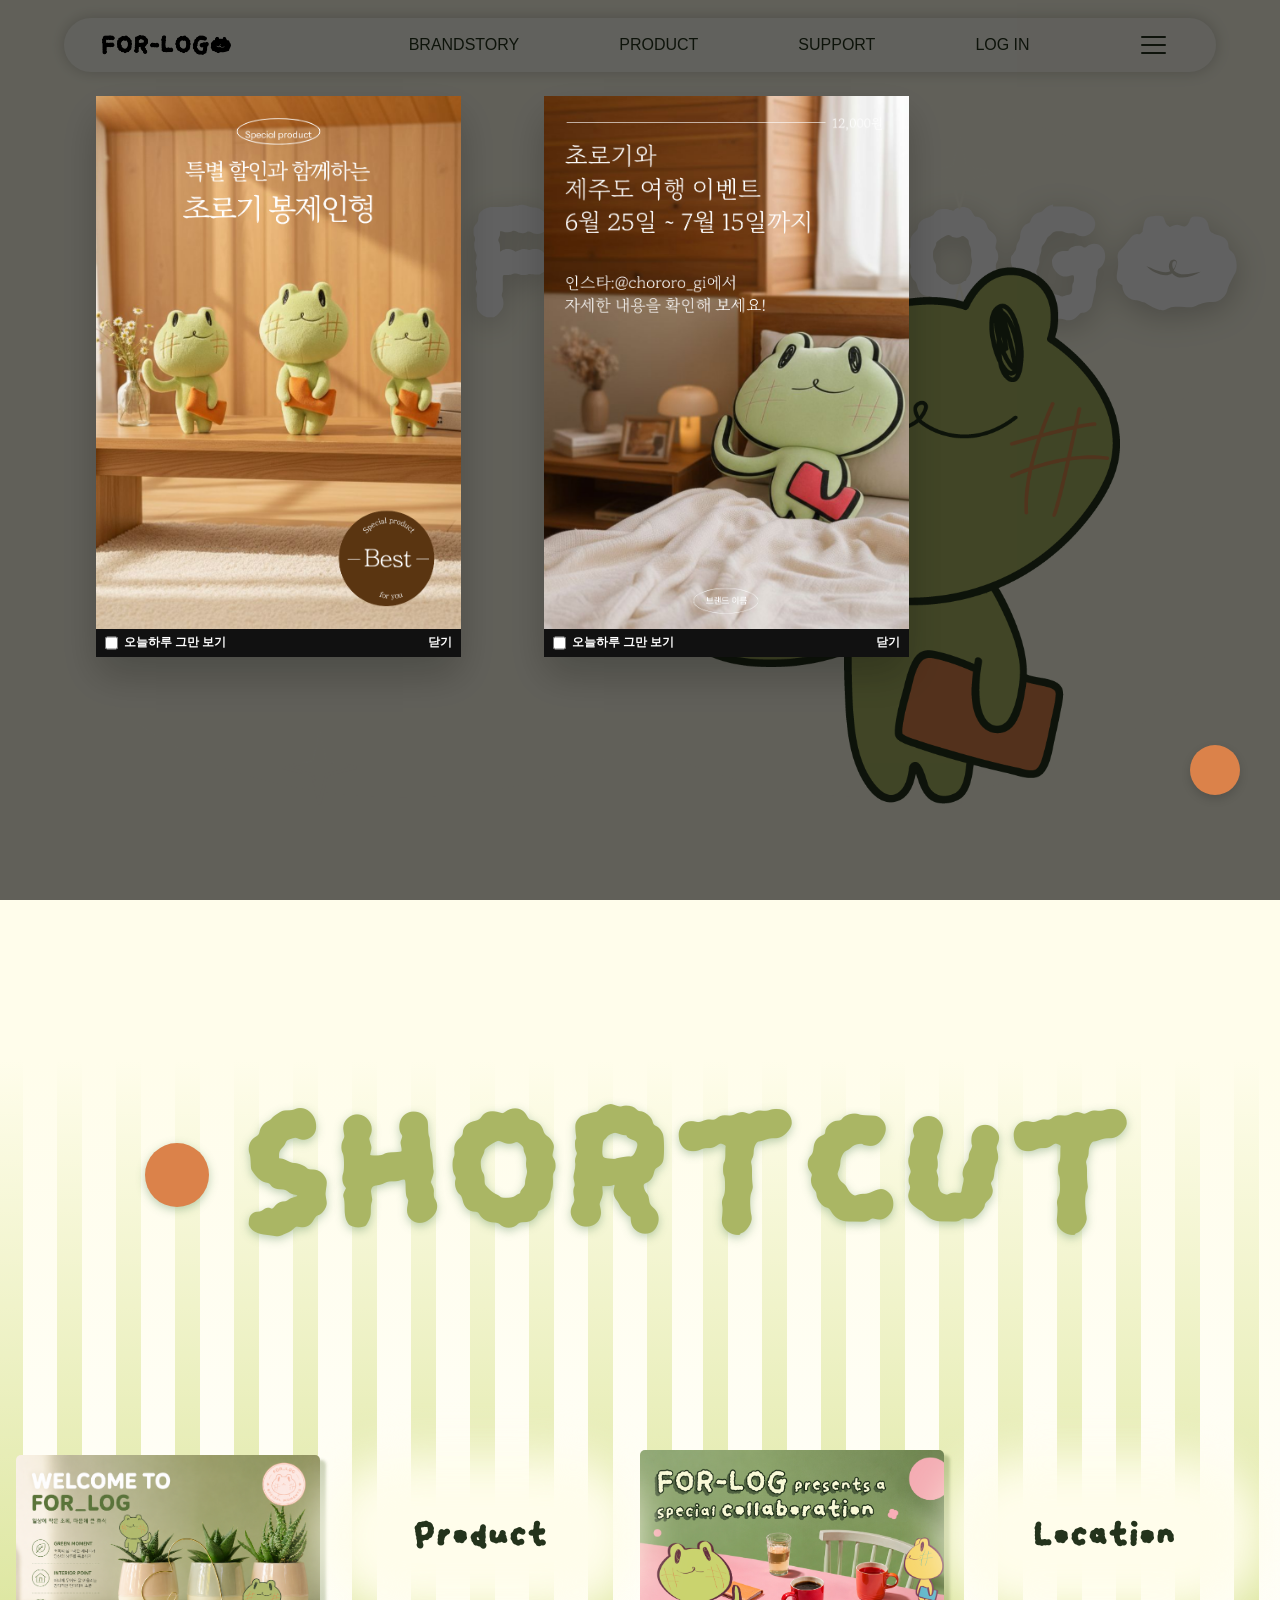
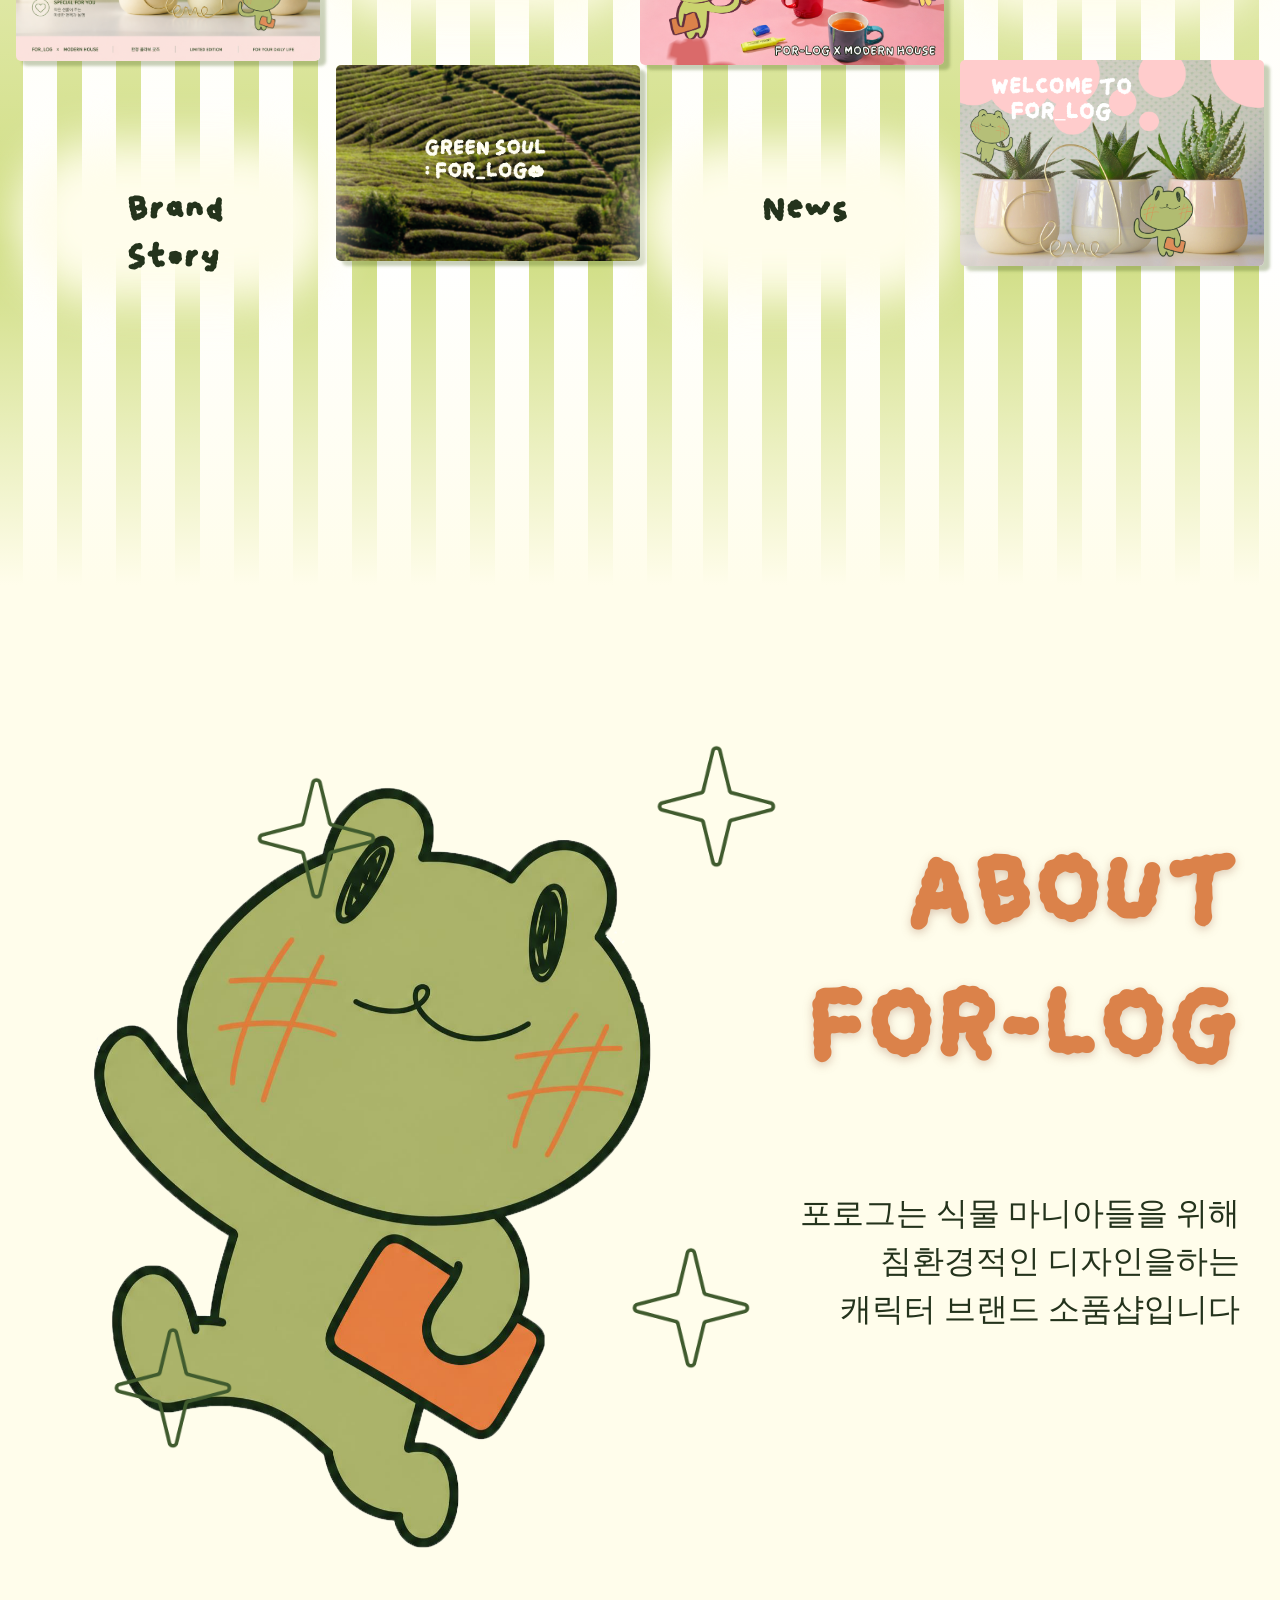
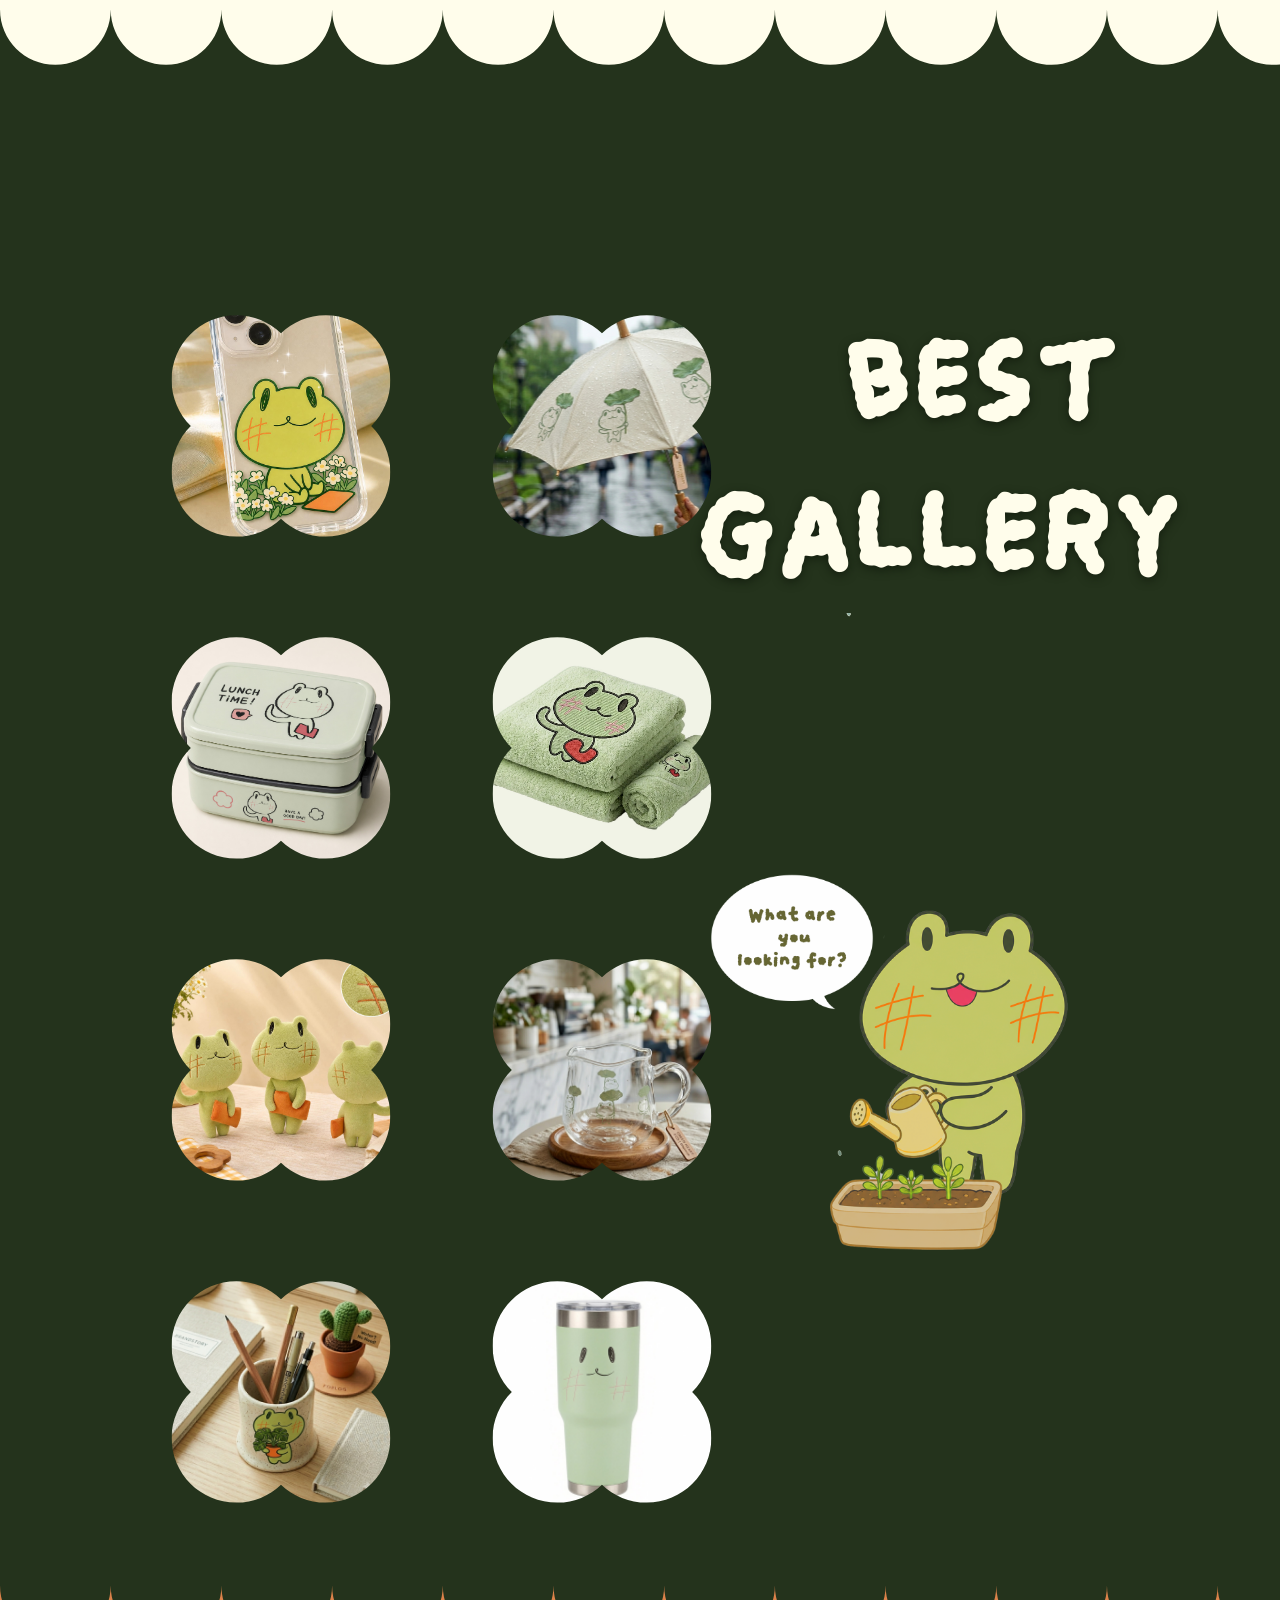
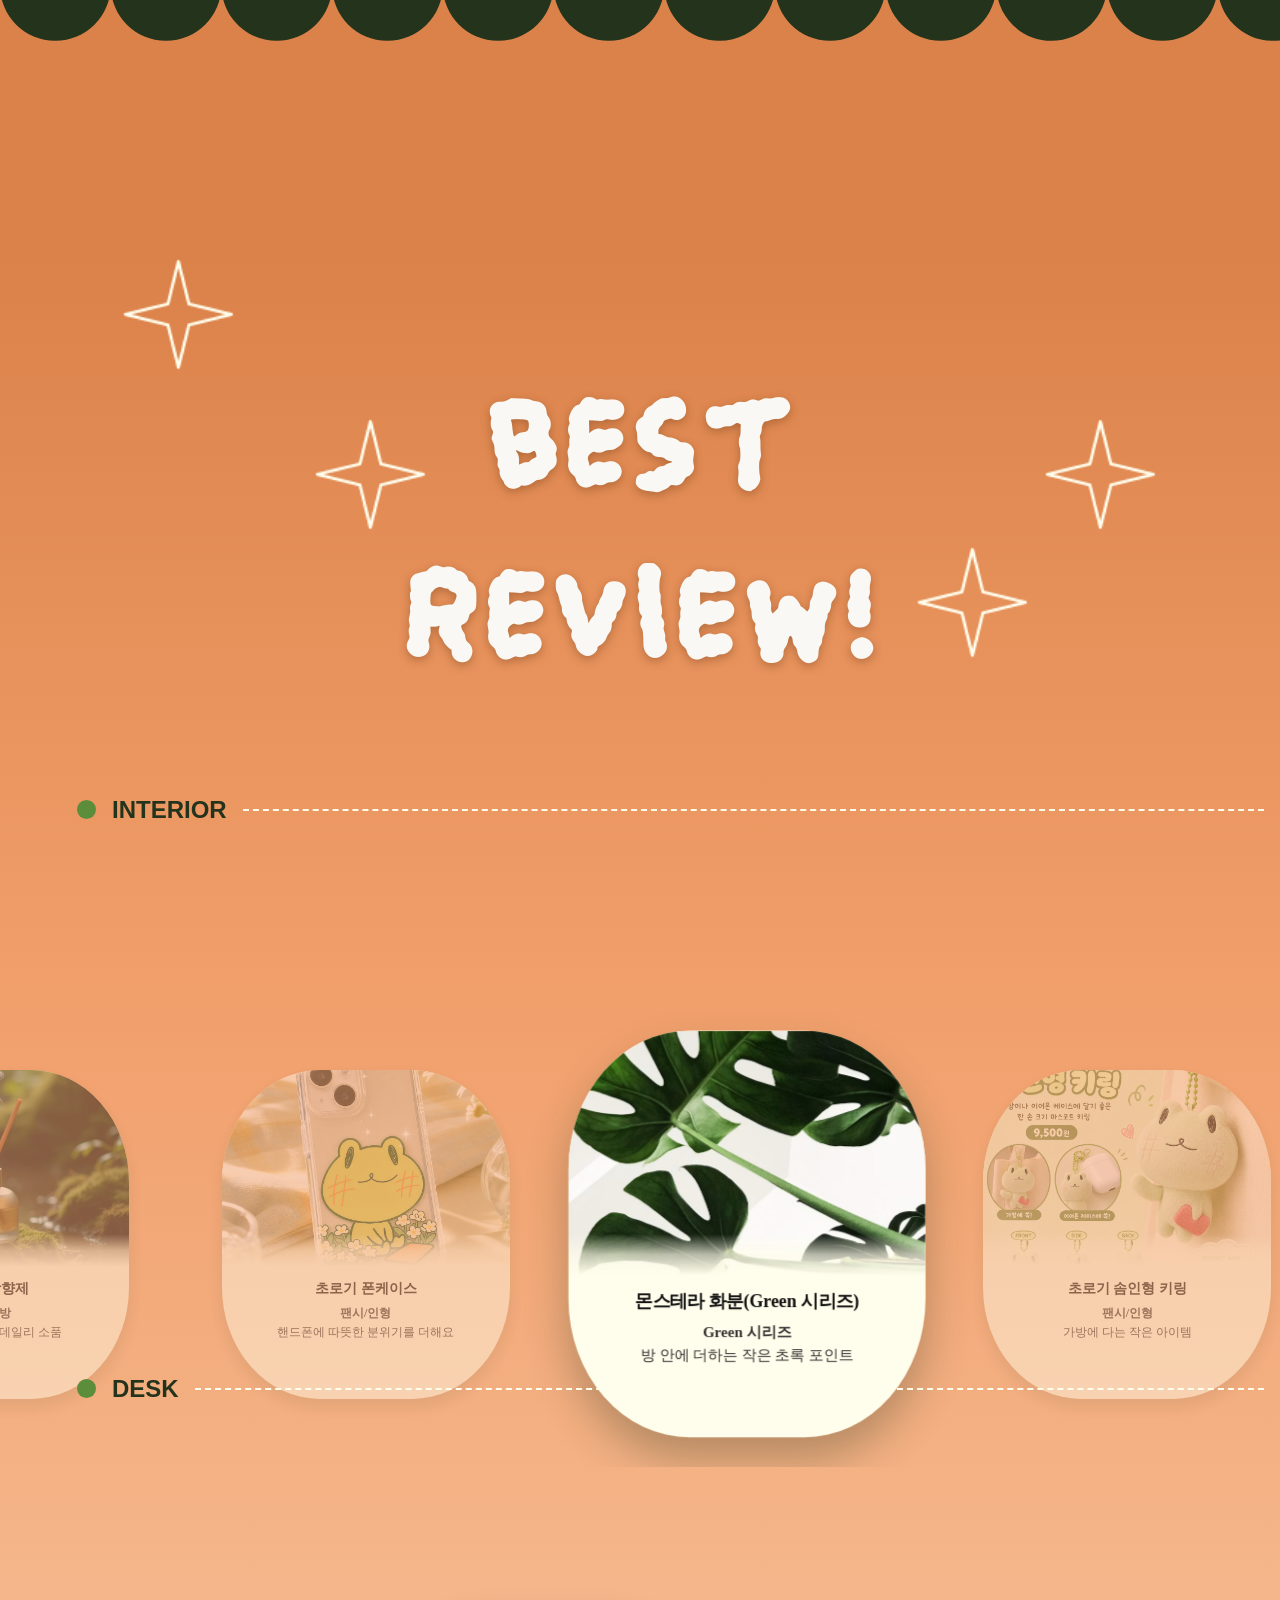
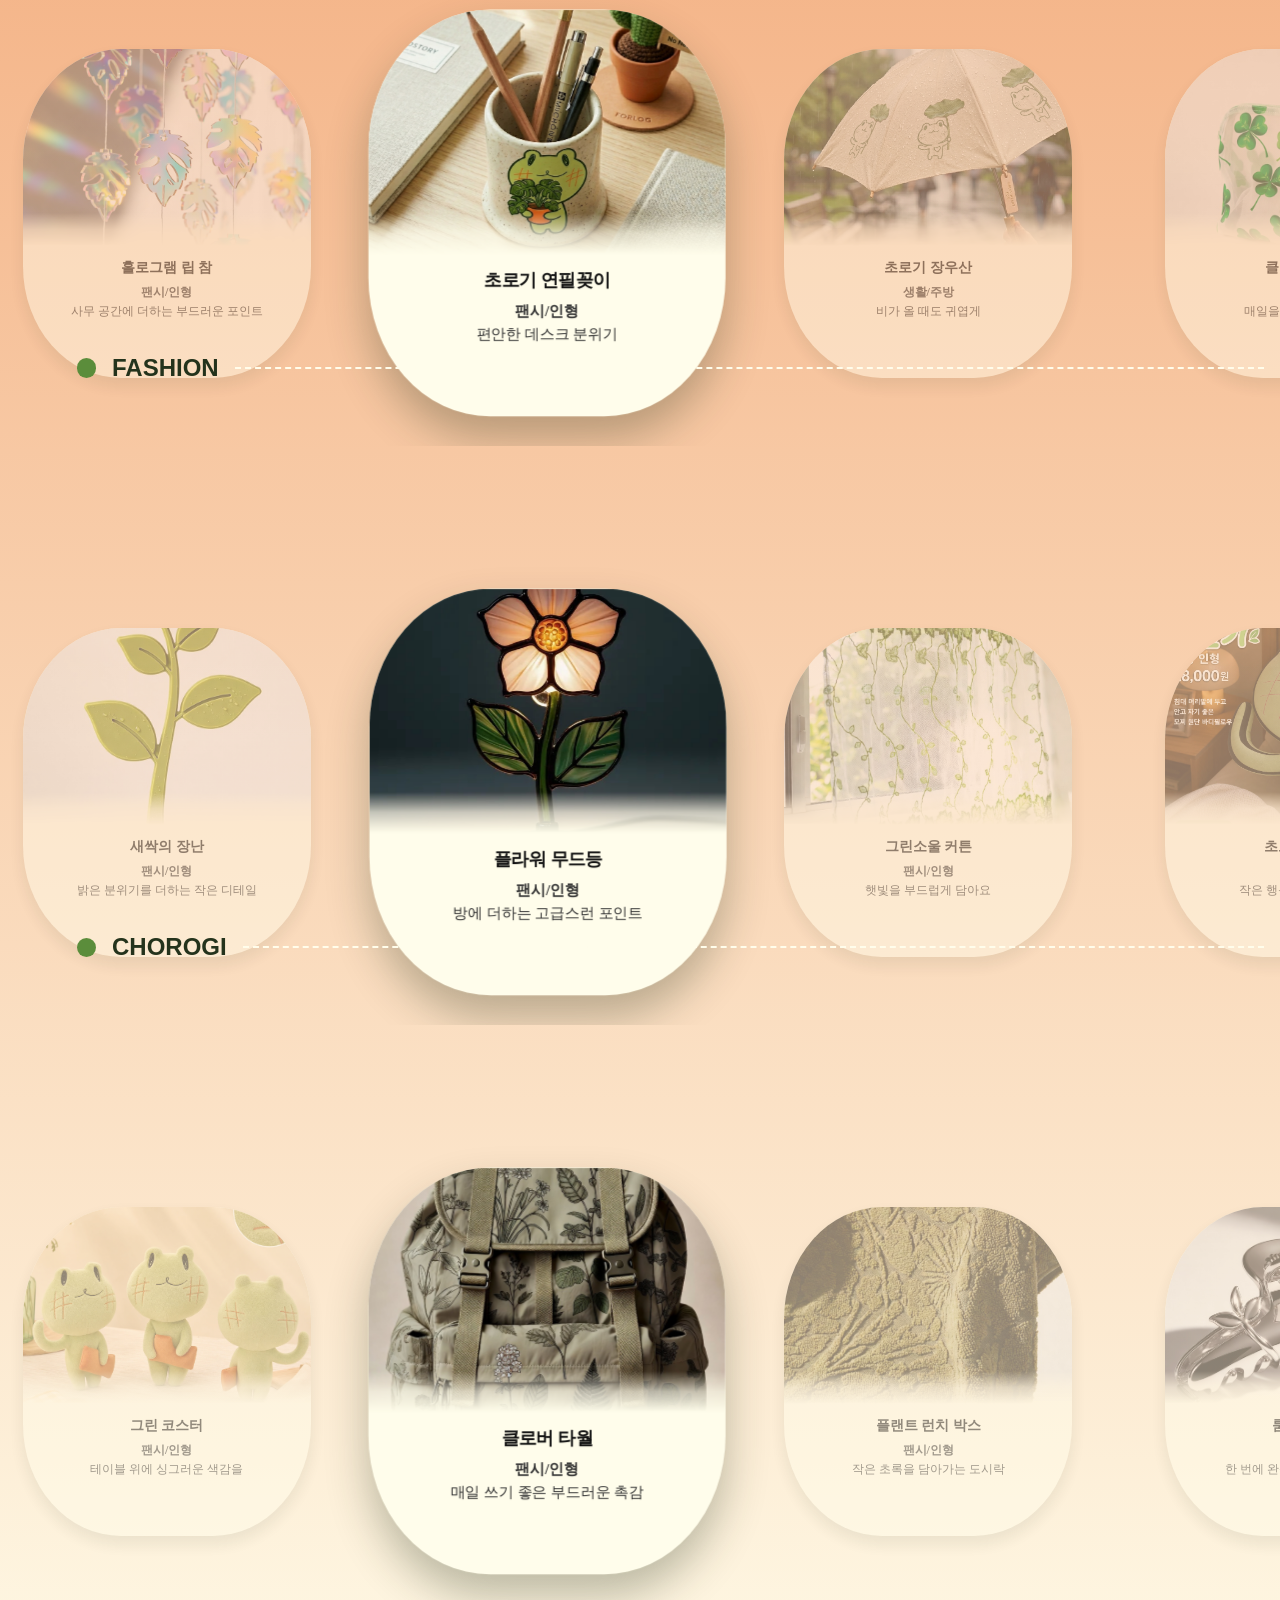
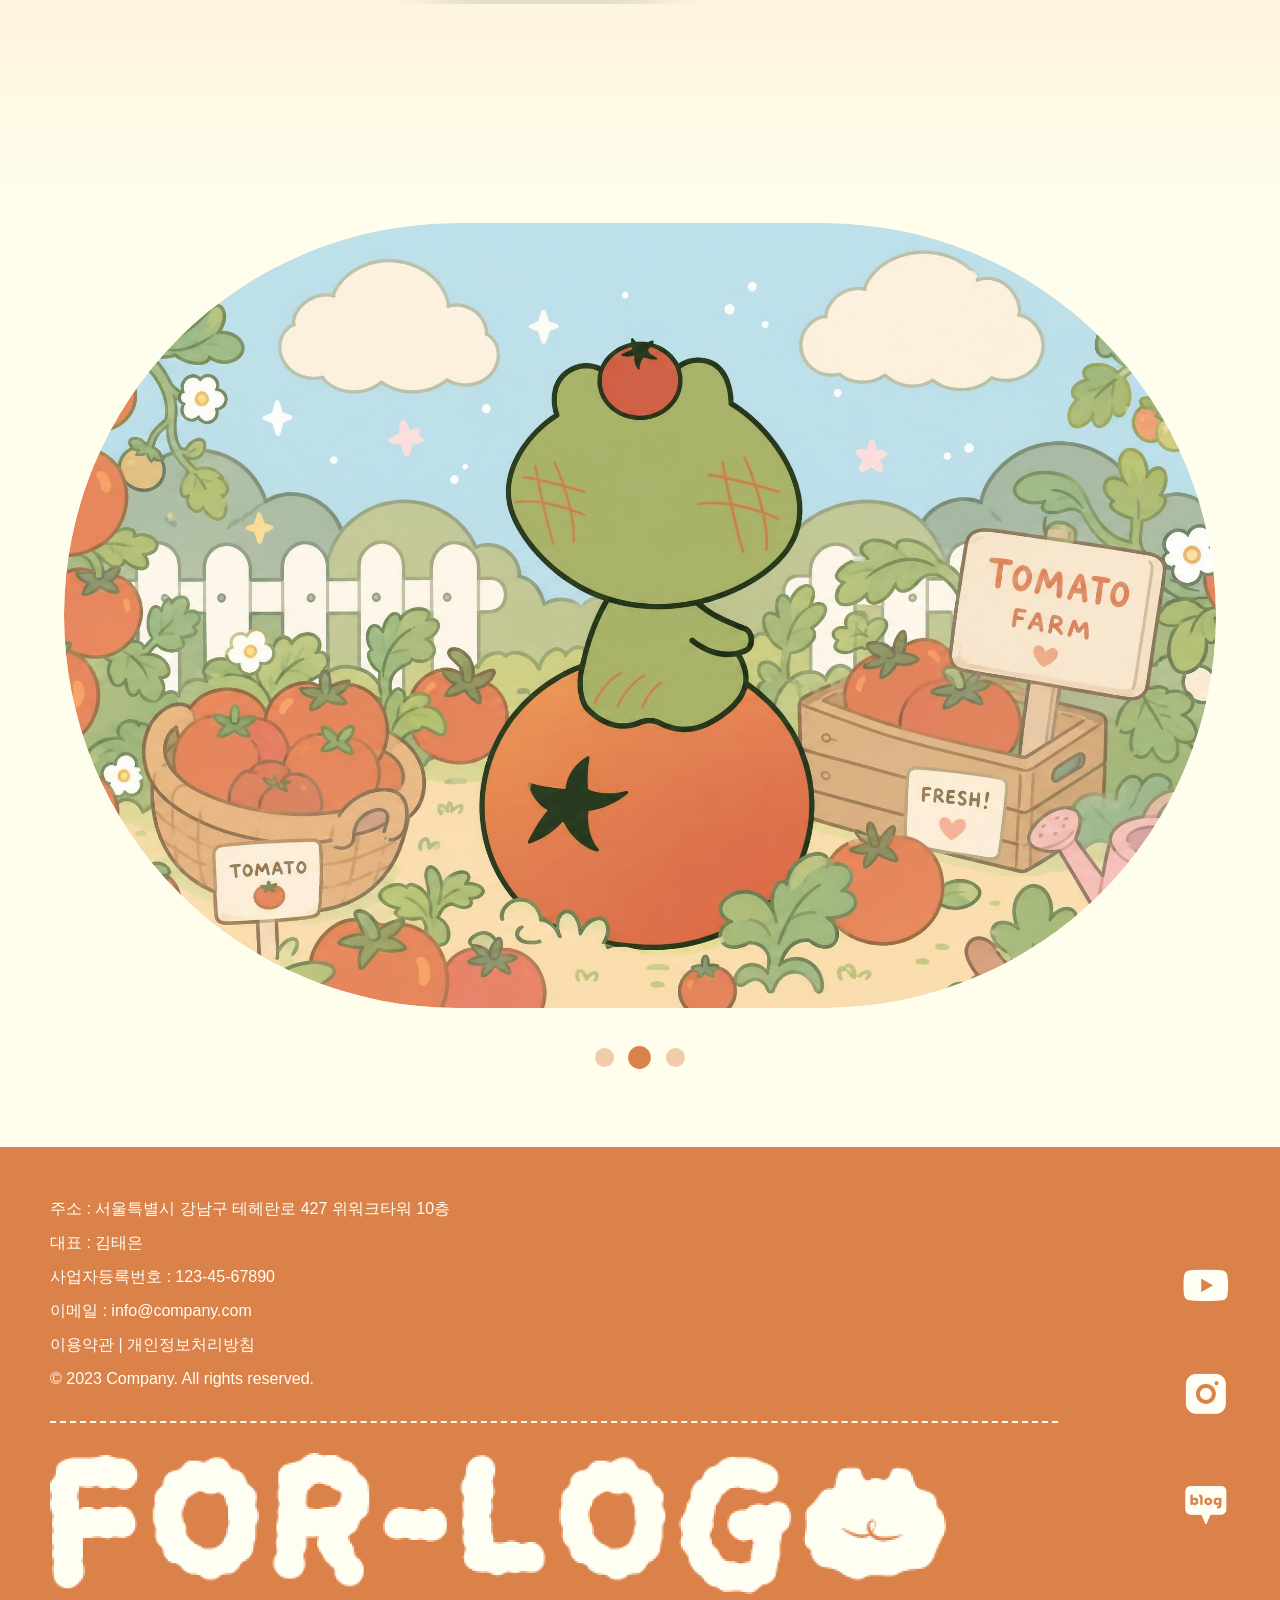
==== commit 03f66fb7: "Update home animations2" ====
--- a/Home/index.html
+++ b/Home/index.html
@@ -8,6 +8,46 @@
     <link rel="stylesheet" href="./css/main.css">
     <title>FOR-LOG</title>
 </head>
+
+<header>
+    <div class="headerInner">
+        <div class="logo"><a href="../Home/index.html"><img src="../common/img/logo(black) 2.png" alt="logo"></a></div>
+        <ul class="gnb">
+            <li><a href="../brandstory/brandstory.html">BRANDSTORY</a>
+                <ul class="snb">
+                    <li><a href="../brandstory/brandstory.html#concept">CONCEPT</a></li>
+                    <li><a href="../brandstory/brandstory.html#chologi">CHOLOGI</a></li>
+                </ul>
+            </li>
+            <li>
+                <a href="../products/products_index.html">PRODUCT</a>
+                <ul class="snb">
+                    <li><a href="../products/products_index.html">SHOP</a></li>
+                    <li><a href="../products/cart_test.html">CART</a></li>
+                </ul>
+            </li>
+            <li>
+                <a href="../support/index.html">SUPPORT</a>
+                <ul class="snb">
+                    <li><a href="../support/index.html#news">NEWS</a></li>
+                    <li><a href="../support/index.html#faq">FAQ</a></li>
+                    <li><a href="../support/index.html#location">LOCATION</a></li>
+                </ul>
+            </li>
+            <li>
+                <a href="../products/login.html">LOG IN</a>
+                <ul class="snb">
+                    <li><a href="../products/signup.html">SIGN UP</a></li>
+                </ul>
+            </li>
+        </ul>
+            <div class="ham">
+                <span></span>
+                <span></span>
+                <span></span>
+            </div>
+    </div>
+</header>
 <body>
     <div class="eventPop">
 
@@ -198,26 +238,28 @@
             <img src="./common/img/blog.png" alt="sns">
         </div>
     </footer>
+    <div class="roundG4"></div>
+    <script src="../products/mouseEffect.js"></script>
 
 <script src="https://code.jquery.com/jquery-3.7.1.min.js"></script>
-    <script>
-        fetch("../common/header.html")
-            .then(function (response) {
-                return response.text();
-            })
-            .then(function (html) {
-                const parser = new DOMParser();
-                const doc = parser.parseFromString(html, "text/html");
-                const commonHeader = document.querySelector("#commonHeader");
-                const header = doc.querySelector("header");
-                const dim = doc.querySelector(".dim");
-                const hamSideMenu = doc.querySelector(".hamSideMenu");
-
-                if (commonHeader && header && dim && hamSideMenu) {
-                    commonHeader.append(header, dim, hamSideMenu);
-                }
-            });
-    </script>
+   <script>
+fetch("../common/header.html")
+    .then(function (response) {
+        return response.text();
+    })
+    .then(function (html) {
+        const parser = new DOMParser();
+        const doc = parser.parseFromString(html, "text/html");
+
+        const commonHeader = document.querySelector("#commonHeader");
+        const dim = doc.querySelector(".dim");
+        const hamSideMenu = doc.querySelector(".hamSideMenu");
+
+        if (commonHeader && dim && hamSideMenu) {
+            commonHeader.append(dim, hamSideMenu);
+        }
+    });
+</script>
     <script src="./js/main.js"></script>
 </body>
 </html>
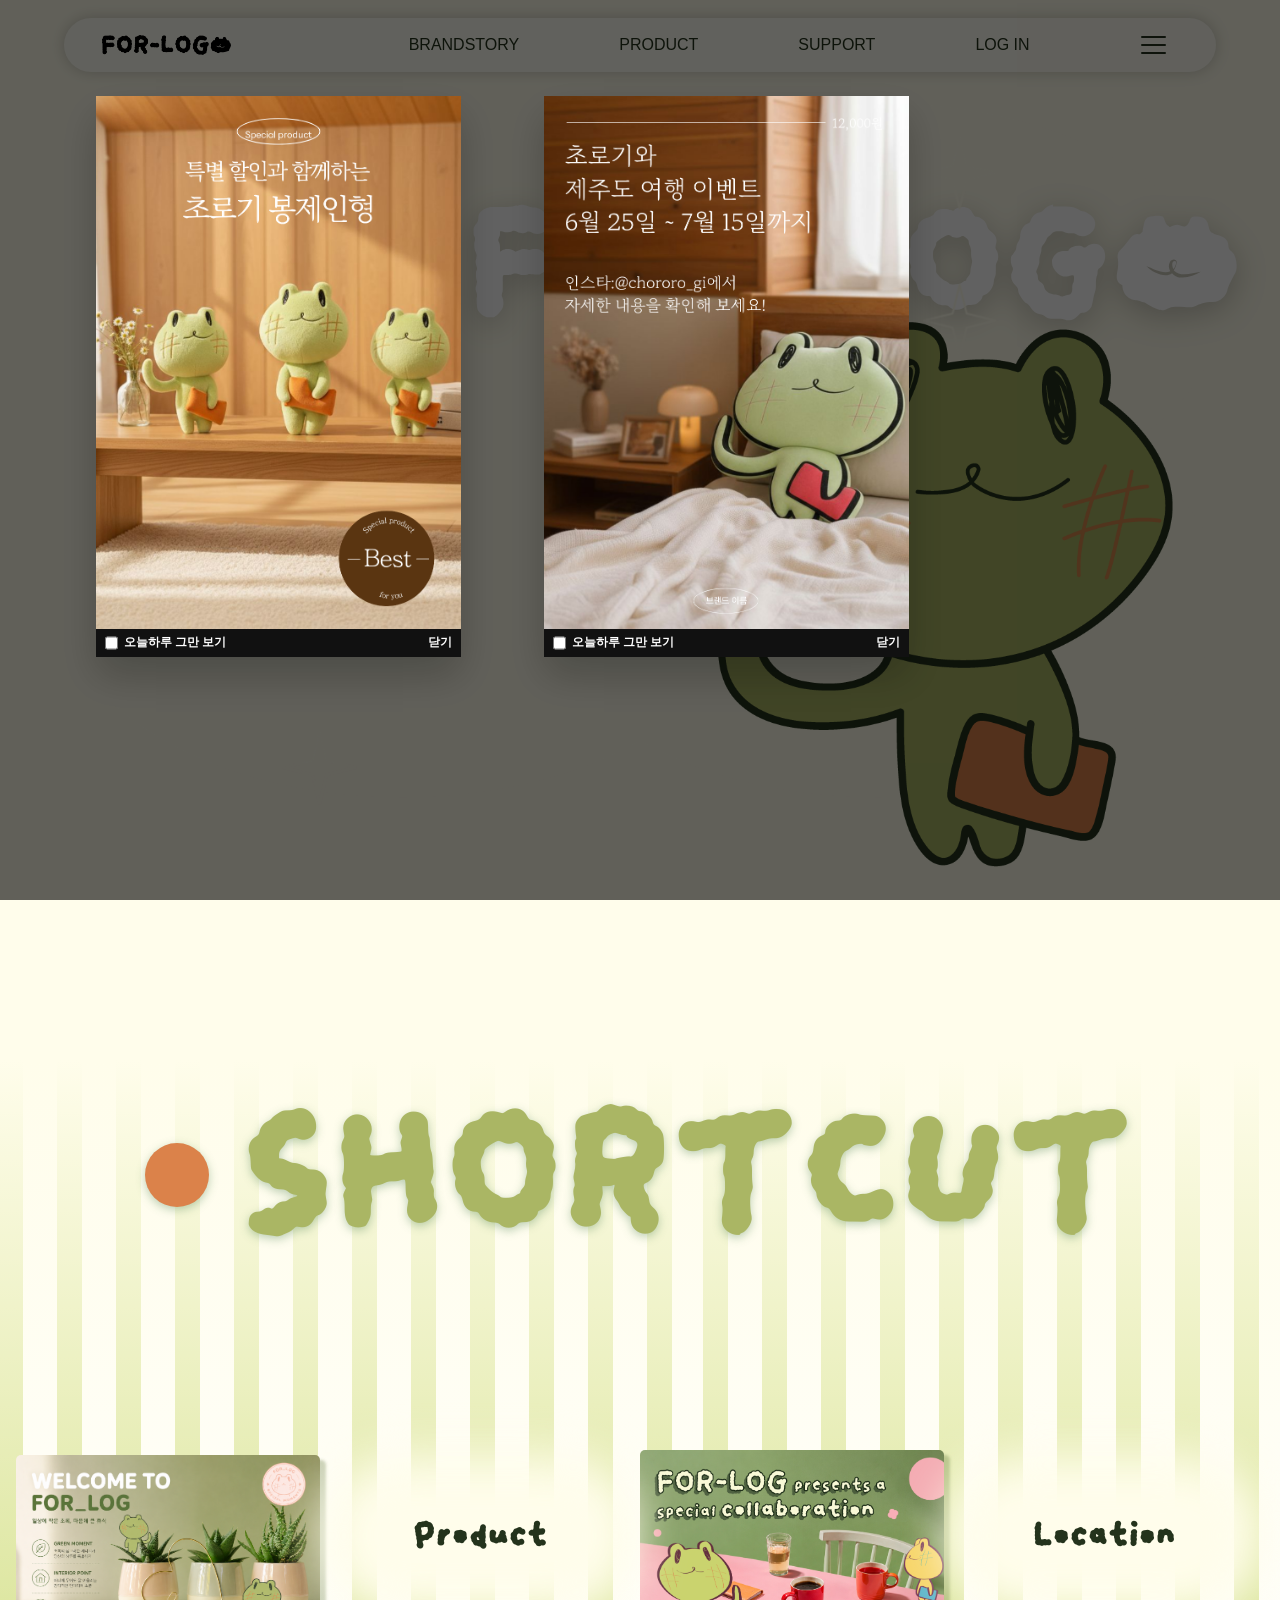
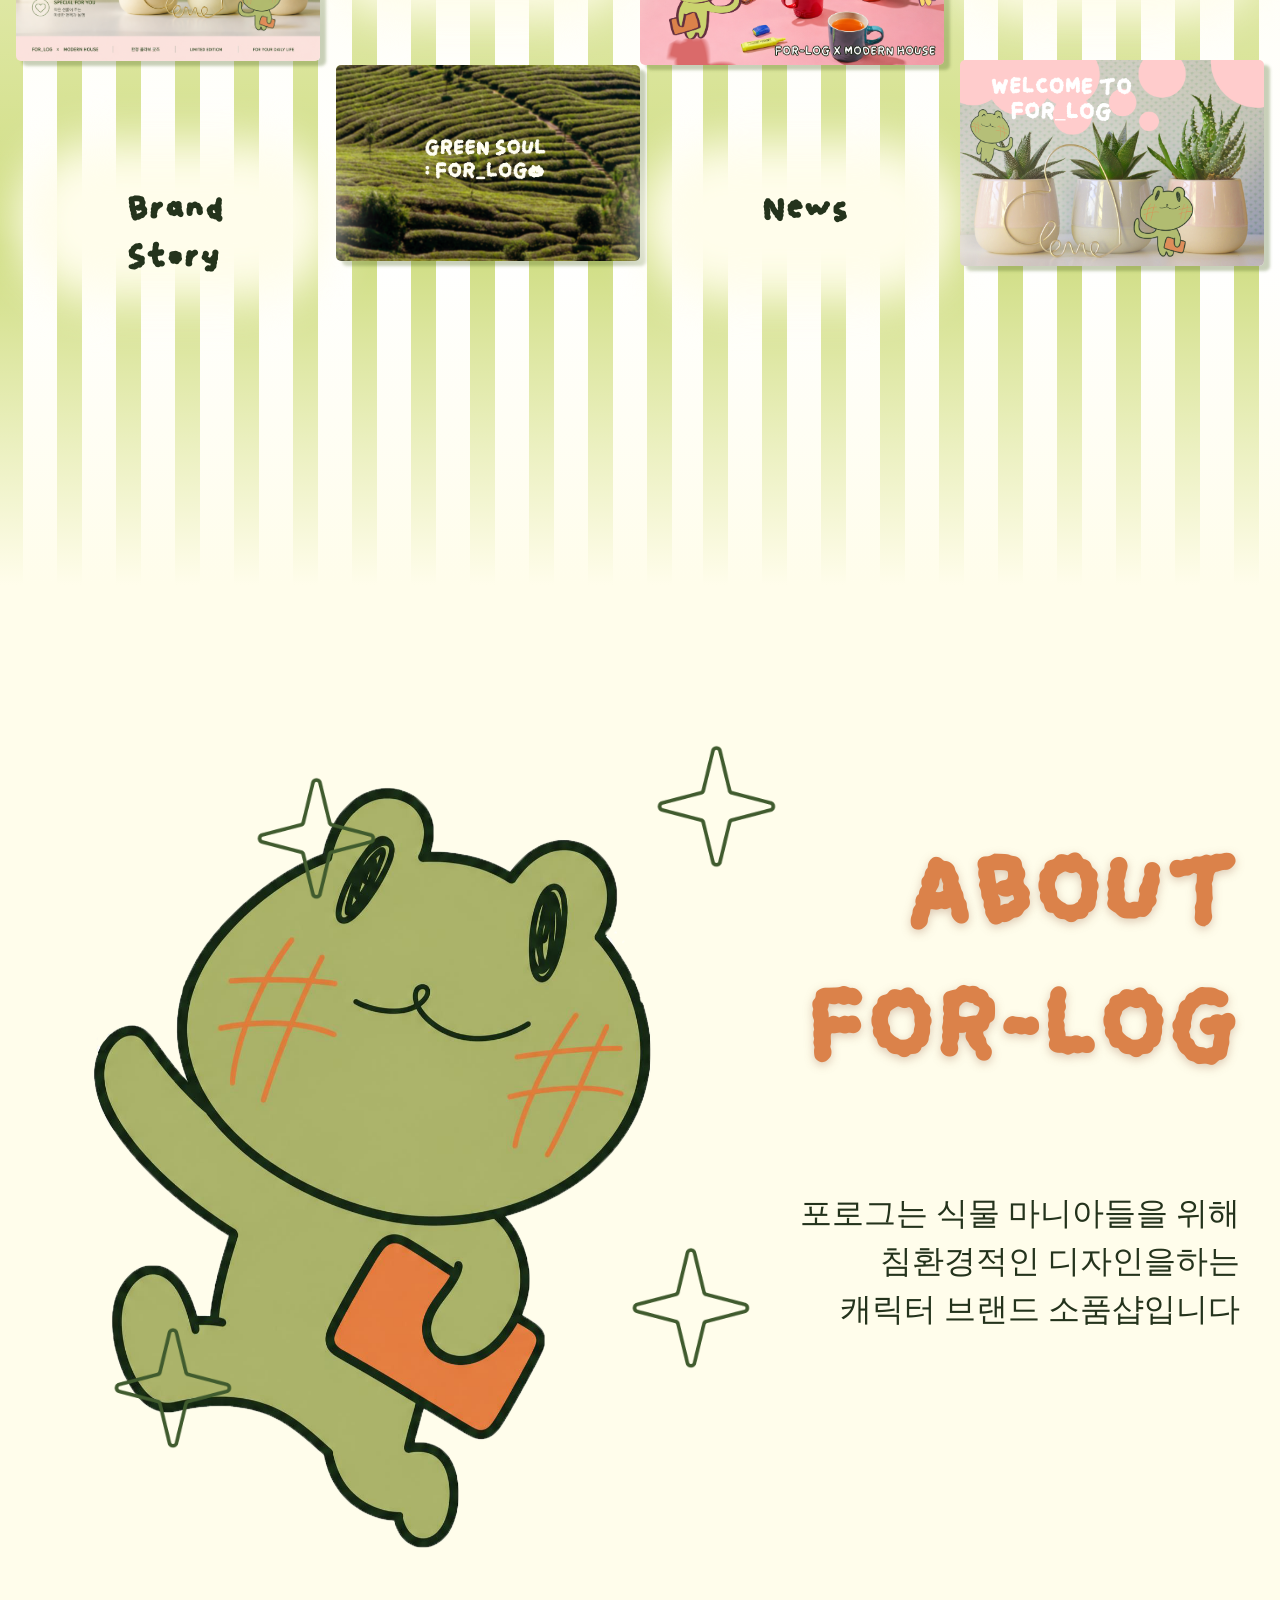
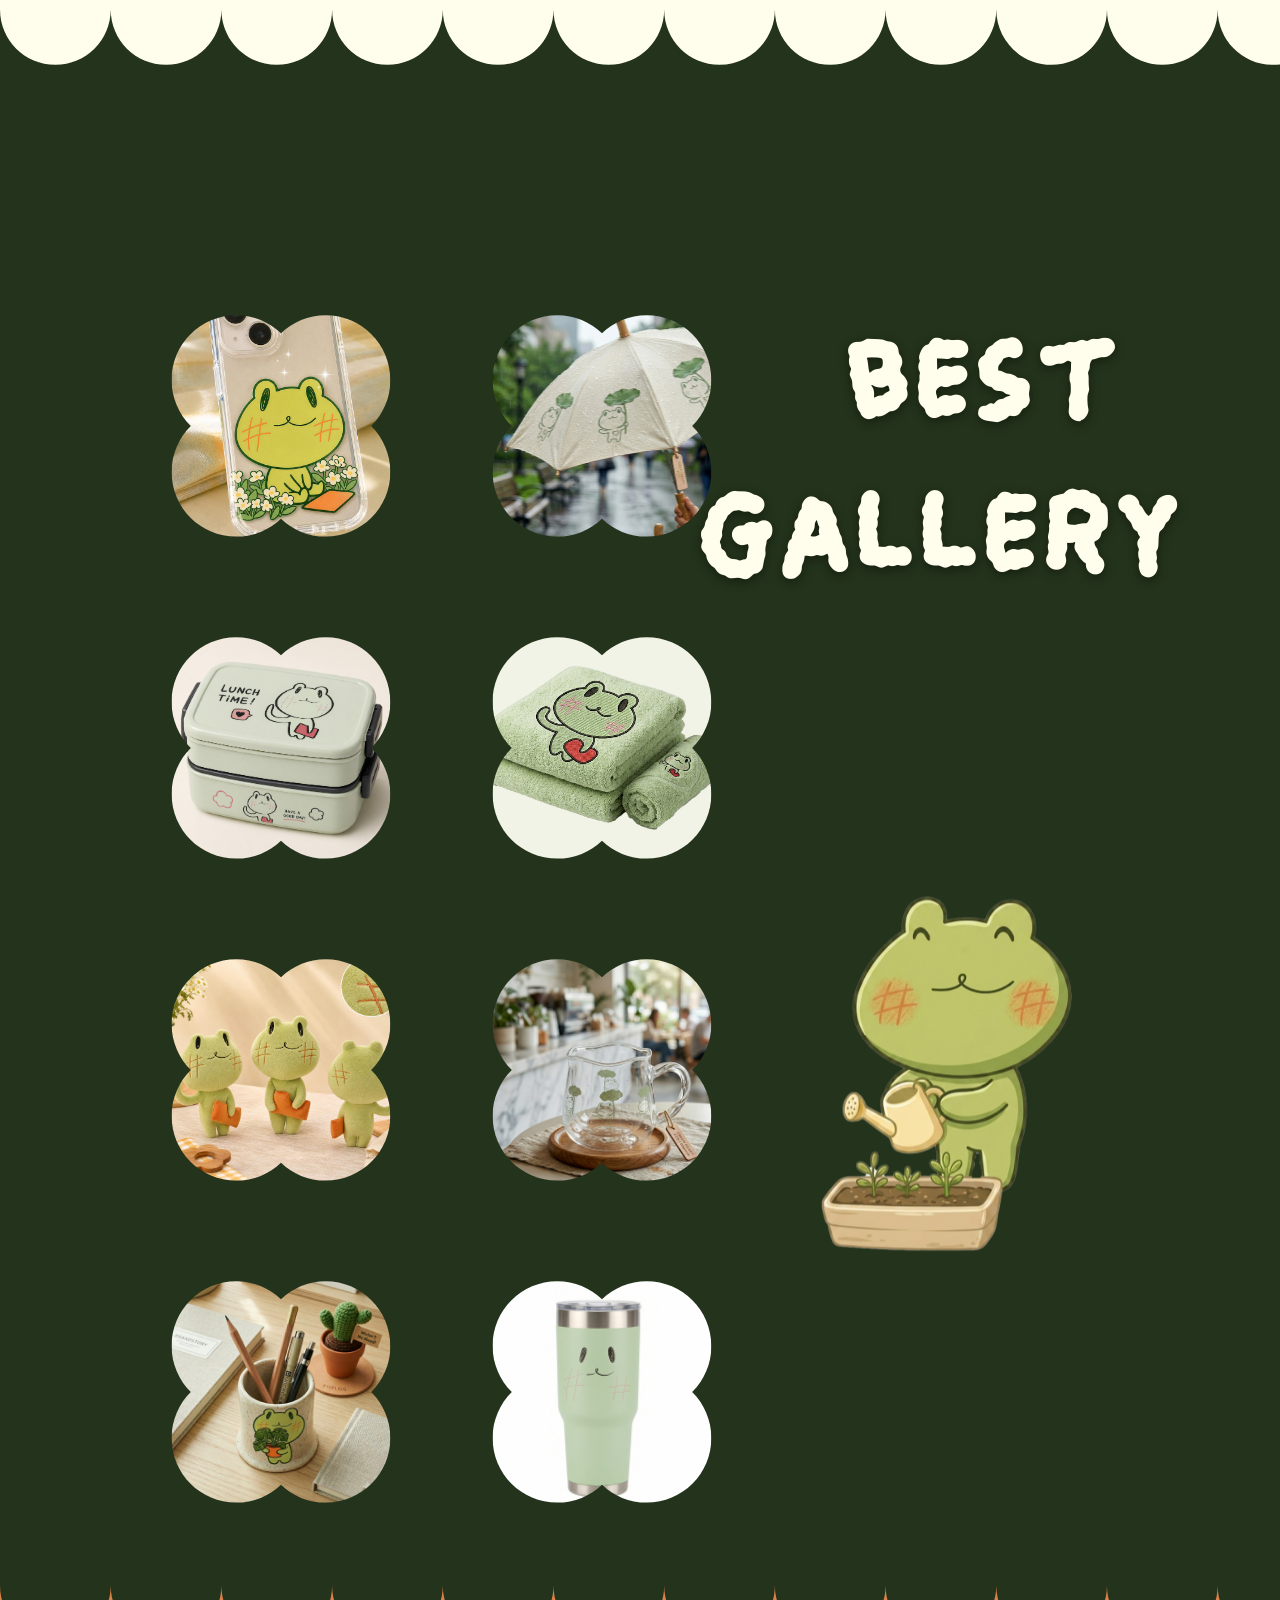
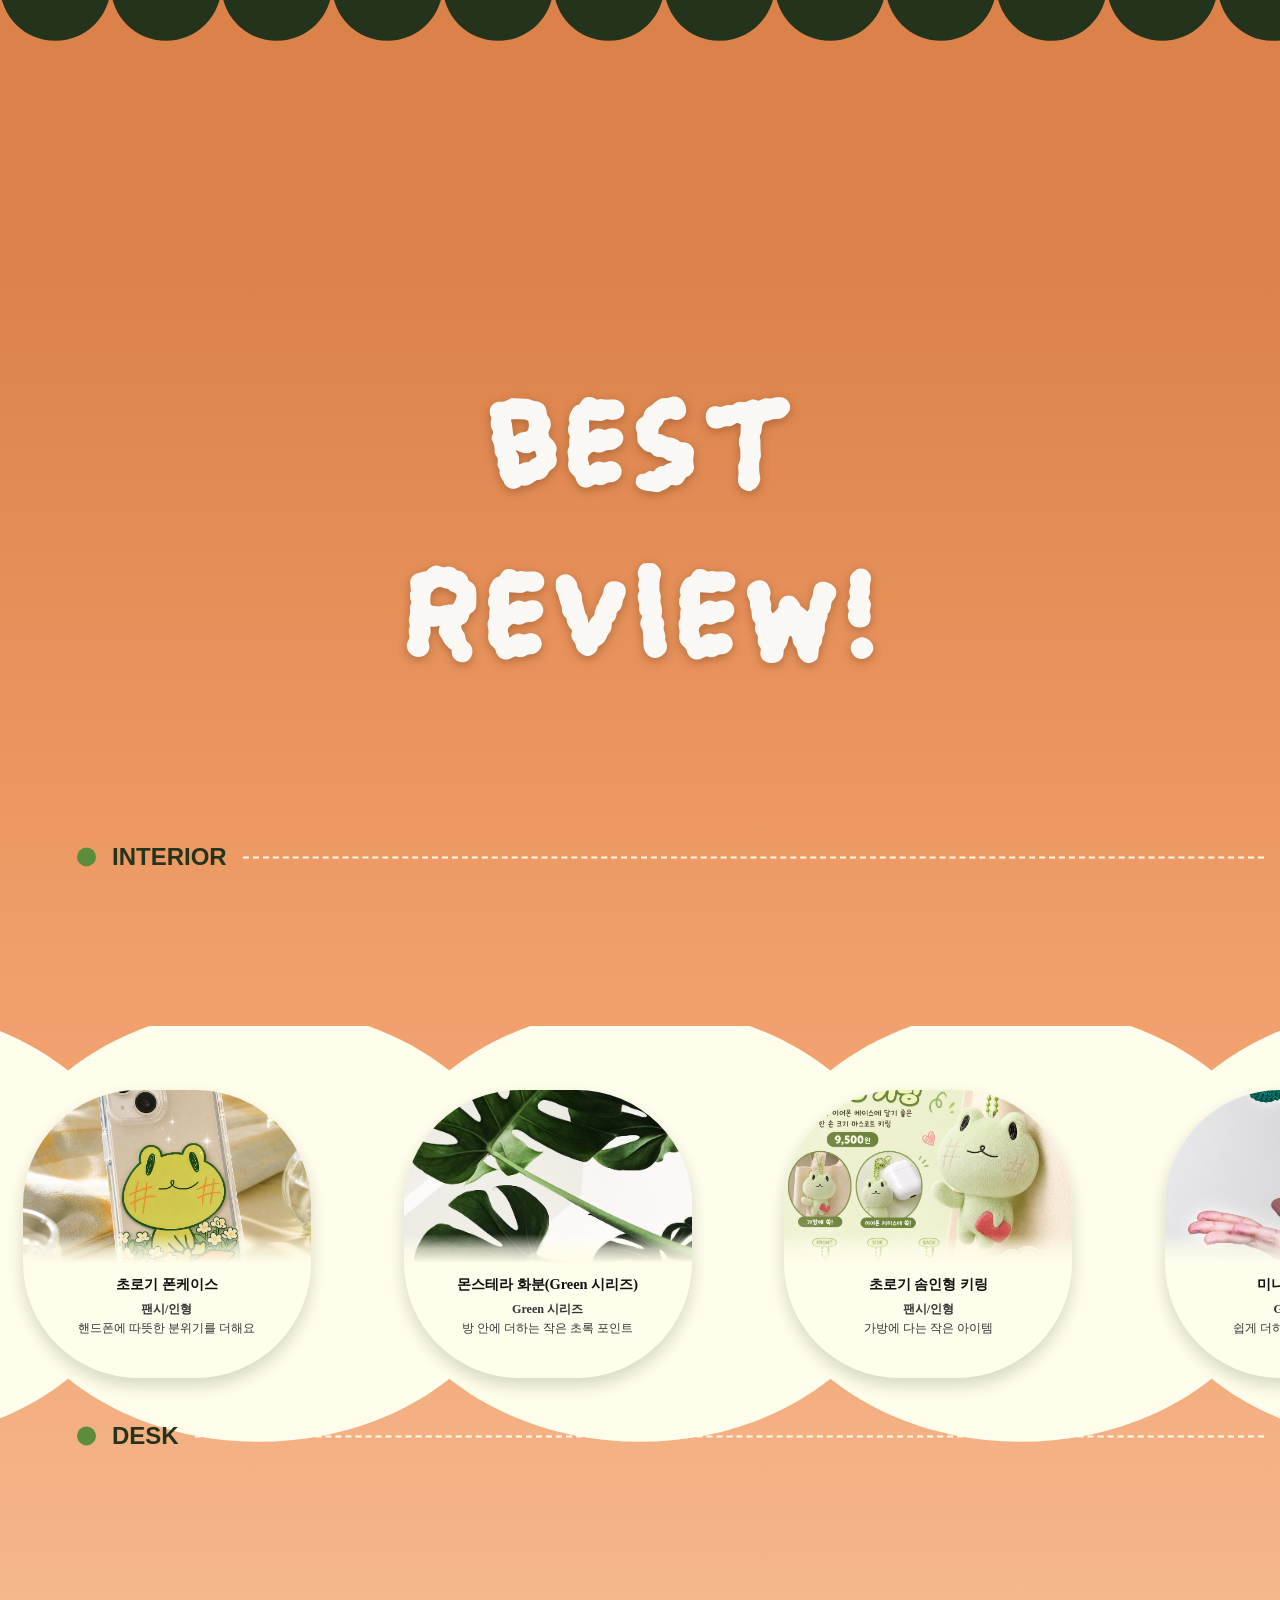
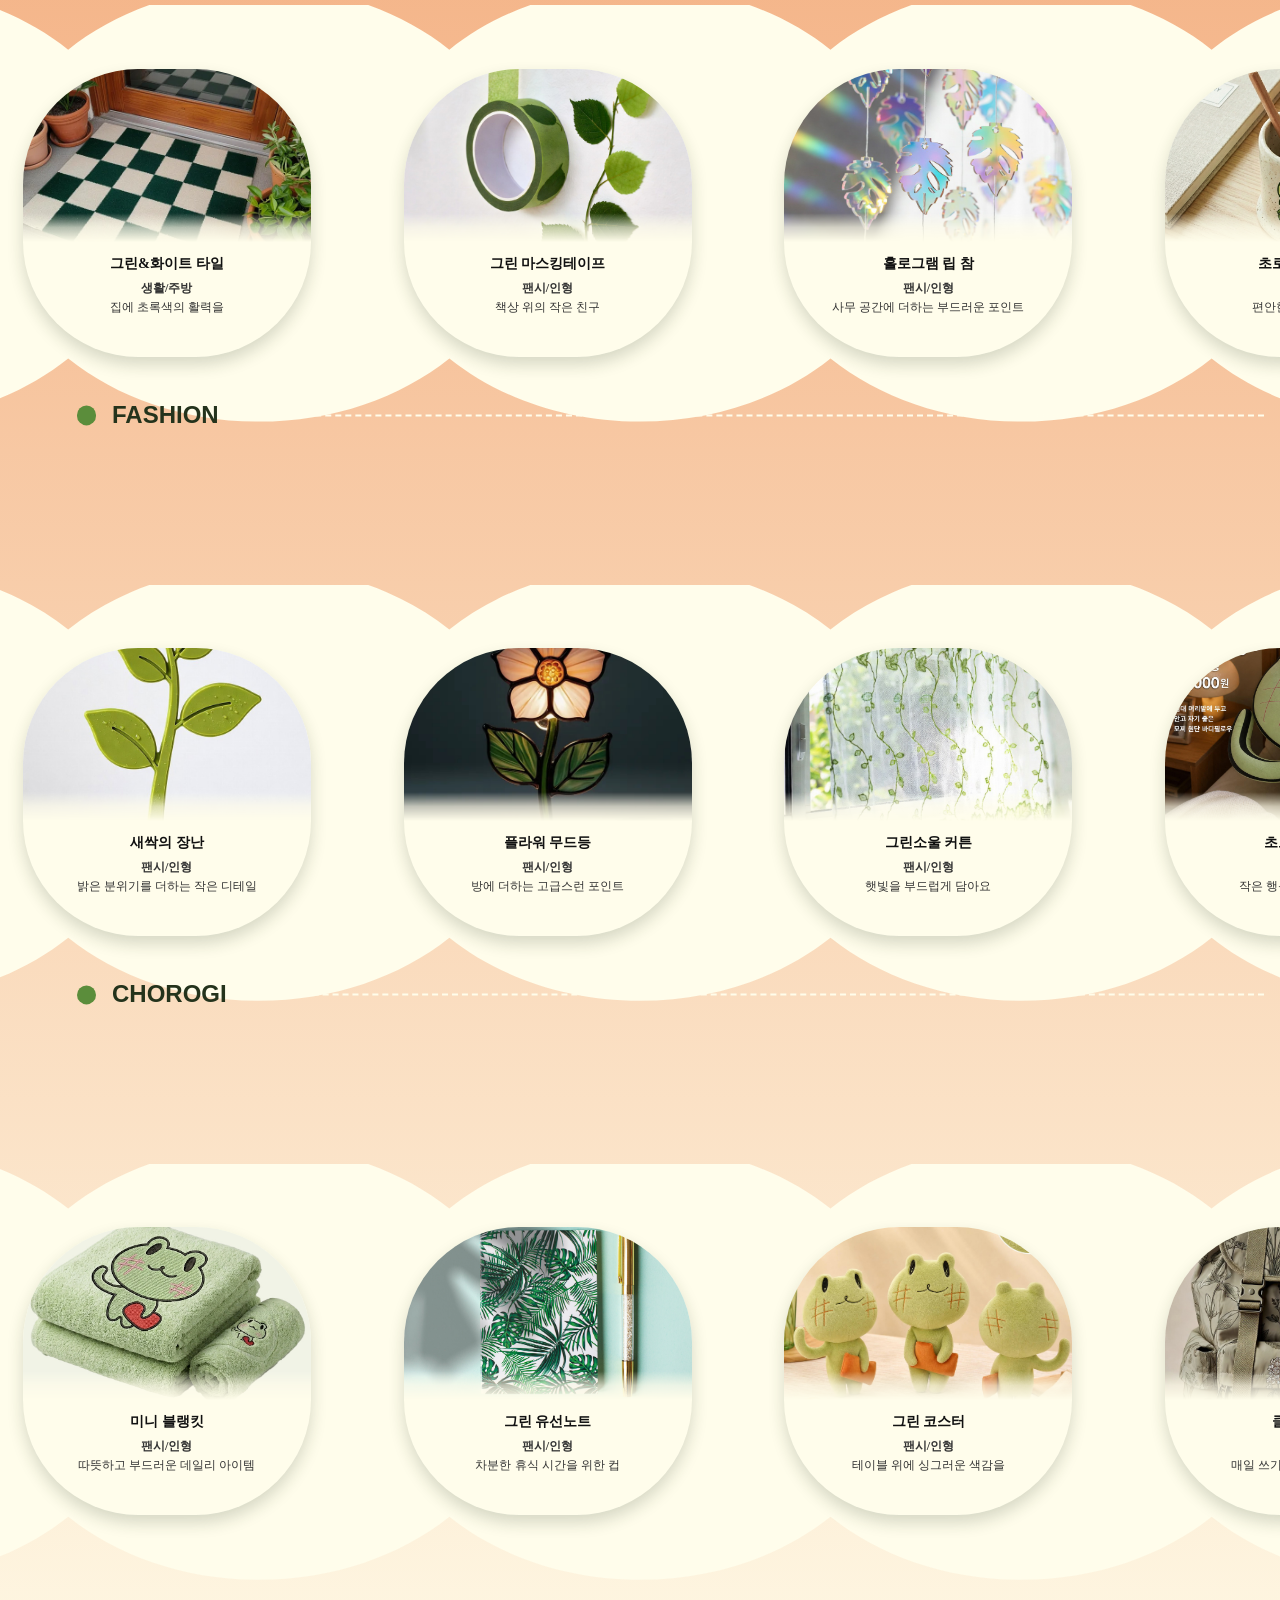
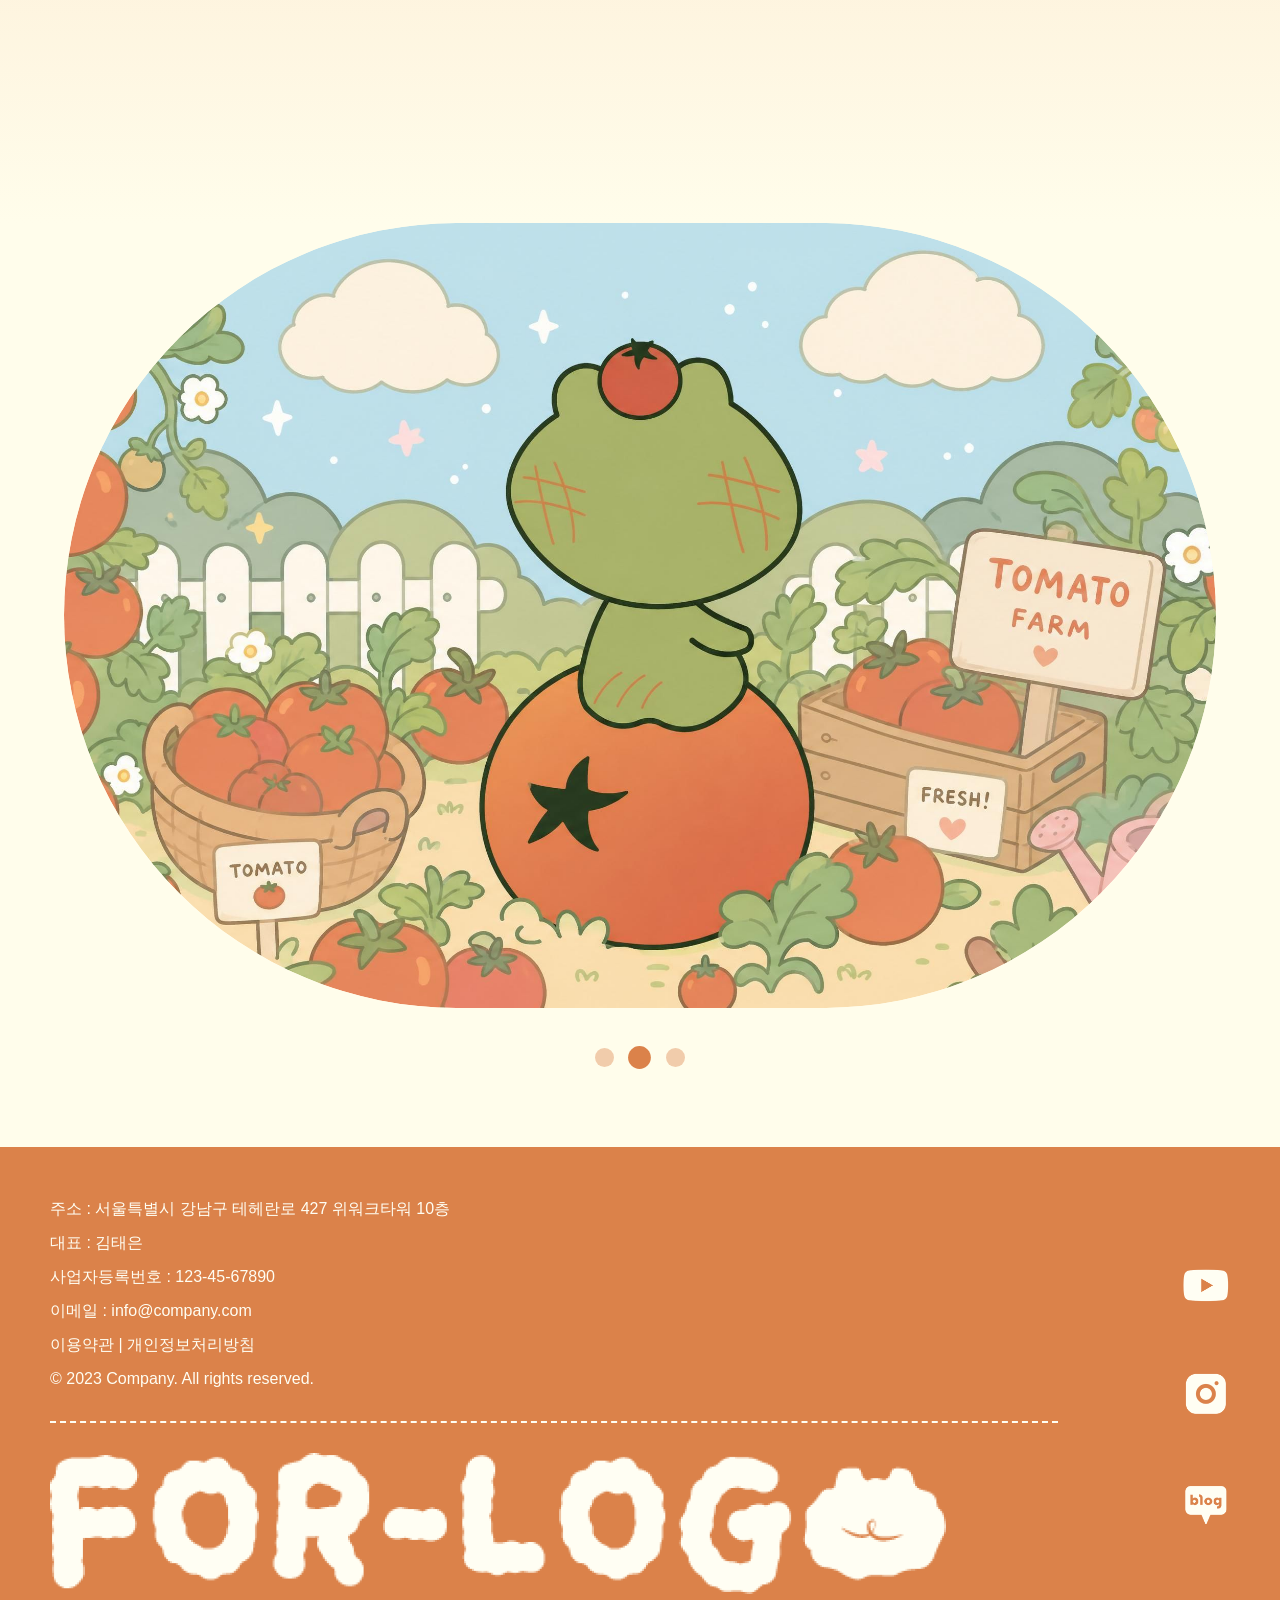
==== commit 3d362ba4: "태은" ====
--- a/Home/index.html
+++ b/Home/index.html
@@ -8,50 +8,7 @@
     <link rel="stylesheet" href="./css/main.css">
     <title>FOR-LOG</title>
 </head>
-
-<header>
-    <div class="headerInner">
-        <div class="logo"><a href="../Home/index.html"><img src="../common/img/logo(black) 2.png" alt="logo"></a></div>
-        <ul class="gnb">
-            <li><a href="../brandstory/brandstory.html">BRANDSTORY</a>
-                <ul class="snb">
-                    <li><a href="../brandstory/brandstory.html#concept">CONCEPT</a></li>
-                    <li><a href="../brandstory/brandstory.html#chologi">CHOLOGI</a></li>
-                </ul>
-            </li>
-            <li>
-                <a href="../products/products_index.html">PRODUCT</a>
-                <ul class="snb">
-                    <li><a href="../products/products_index.html">SHOP</a></li>
-                    <li><a href="../products/cart_test.html">CART</a></li>
-                </ul>
-            </li>
-            <li>
-                <a href="../support/index.html">SUPPORT</a>
-                <ul class="snb">
-                    <li><a href="../support/index.html#news">NEWS</a></li>
-                    <li><a href="../support/index.html#faq">FAQ</a></li>
-                    <li><a href="../support/index.html#location">LOCATION</a></li>
-                </ul>
-            </li>
-            <li>
-                <a href="../products/login.html">LOG IN</a>
-                <ul class="snb">
-                    <li><a href="../products/signup.html">SIGN UP</a></li>
-                </ul>
-            </li>
-        </ul>
-            <div class="ham">
-                <span></span>
-                <span></span>
-                <span></span>
-            </div>
-    </div>
-</header>
 <body>
-    <div class="eventPop">
-
-    </div>
     <div class="mainPopup" id="mainPopup" aria-label="event popup">
         <div class="mainPopupInner">
             <article class="mainPopupItem" data-popup-id="popUp1">
@@ -101,8 +58,8 @@
         </div>
     </div>
             <div class="heroVideos" aria-hidden="true">
-                <video class="heroVideo videoOne" src="./mp4/kore.mp4" autoplay muted loop playsinline></video>
-                <video class="heroVideo videoTwo" src="./mp4/tomatomp4.mp4" autoplay muted loop playsinline></video>
+                <video class="heroVideo videoOne" src="./mp4/tomatomp4.mp4" autoplay muted loop playsinline></video>
+                <video class="heroVideo videoTwo" src="./mp4/movie2.mp4" autoplay muted loop playsinline></video>
                 <video class="heroVideo videoThree" src="./img/video/tree.mp4" autoplay muted loop playsinline></video>
             </div>
     <section class="sec1">
@@ -176,28 +133,22 @@
      <!-- 섹션5시작-------리뷰페이지---------- -->
     <section class="sec5">
         <img src="./img/SVG files/pattern/pattern-green3.svg" alt="올록볼록한 장식 사진">
-           <div class="spakleGreenBox2">
-                <div class="spk1-1"></div>
-                <div class="spk2-1"></div>
-                <div class="spk3-1"></div>
-                <div class="spk4-1"></div>
-            </div>
         <div>
             <span>BEST<br>REVIEW!</span>
         </div>
 
         <div class="reviewStart">
             <div class="productBand">
-                <!-- <img class="productBandBg" src="./img/SVG files/pattern/circliewhite.svg" alt="배경이 되는 원들의 모임"> -->
+                <img class="productBandBg" src="./img/SVG files/pattern/circliewhite.svg" alt="배경이 되는 원들의 모임">
                 <section class="productSection">
                 <div class="productList" id="productList"></div>
                 </section>
             </div>
-            <!-- <img src="./img/SVG files/pattern/circliewhite.svg" alt="배경이 되는 원들의 모임">
+            <img src="./img/SVG files/pattern/circliewhite.svg" alt="배경이 되는 원들의 모임">
             
             <img src="./img/SVG files/pattern/circliewhite.svg" alt="배경이 되는 원들의 모임">
             <img src="./img/SVG files/pattern/circliewhite.svg" alt="배경이 되는 원들의 모임">
-            <img src="./img/SVG files/pattern/circliewhite.svg" alt="배경이 되는 원들의 모임"> -->
+            <img src="./img/SVG files/pattern/circliewhite.svg" alt="배경이 되는 원들의 모임">
         </div>
     </section>
 <!-- 섹션5끝-------리뷰페이지---------- -->
@@ -238,28 +189,26 @@
             <img src="./common/img/blog.png" alt="sns">
         </div>
     </footer>
-    <div class="roundG4"></div>
-    <script src="../products/mouseEffect.js"></script>
 
 <script src="https://code.jquery.com/jquery-3.7.1.min.js"></script>
-   <script>
-fetch("../common/header.html")
-    .then(function (response) {
-        return response.text();
-    })
-    .then(function (html) {
-        const parser = new DOMParser();
-        const doc = parser.parseFromString(html, "text/html");
-
-        const commonHeader = document.querySelector("#commonHeader");
-        const dim = doc.querySelector(".dim");
-        const hamSideMenu = doc.querySelector(".hamSideMenu");
-
-        if (commonHeader && dim && hamSideMenu) {
-            commonHeader.append(dim, hamSideMenu);
-        }
-    });
-</script>
+    <script>
+        fetch("../common/header.html")
+            .then(function (response) {
+                return response.text();
+            })
+            .then(function (html) {
+                const parser = new DOMParser();
+                const doc = parser.parseFromString(html, "text/html");
+                const commonHeader = document.querySelector("#commonHeader");
+                const header = doc.querySelector("header");
+                const dim = doc.querySelector(".dim");
+                const hamSideMenu = doc.querySelector(".hamSideMenu");
+
+                if (commonHeader && header && dim && hamSideMenu) {
+                    commonHeader.append(header, dim, hamSideMenu);
+                }
+            });
+    </script>
     <script src="./js/main.js"></script>
 </body>
 </html>
--- a/Home/css/main.css
+++ b/Home/css/main.css
@@ -3,34 +3,6 @@
     src: url("../font/Cloudsofa_namgim-Regular.ttf") format("truetype");
     font-weight: 400;
     font-style: normal;
-}
-.eventPop{
-    width: 100%;
-    height: 100vh;
-    position: fixed;
-    inset: 0;
-    z-index: 4000;
-    background-color: transparent;
-    overflow: hidden;
-    opacity: 1;
-    visibility: visible;
-    pointer-events: none;
-    transition:
-        opacity 0.55s ease,
-        visibility 0s linear 0.55s;
-}
-.eventPop.hide {
-    opacity: 0;
-    visibility: hidden;
-}
-.eventPopCanvas {
-    width: 100%;
-    height: 100%;
-    display: block;
-}
-body.eventIntroPlaying .mainPopup {
-    opacity: 0;
-    visibility: hidden;
 }
   header{
             width: 100%; height:90px;
@@ -324,33 +296,41 @@
     pointer-events: none;
 }
 
-/* 1. 평소 상태 (애니메이션 없음) */
 .characterWrap img {
     position: absolute;
     right: 10rem;
     bottom: 16rem;
-    /* transform: scale(1.3)을 여기에 두면 keyframes와 충돌하므로 width 자체를 키웁니다 */
-    width: min(43vw, 455px); /* 기존 33vw, 350px에서 1.3배 키운 크기 */
+    width: min(33vw, 350px);
+    transform: scale(1.3);
     z-index: 50;
-    
-    /* 젤리처럼 바닥을 딛고 몽글몽글 움직이도록 중심축 설정 */
-    transform-origin: center bottom; 
-}
-
-/* 2. 자바스크립트 옵저버가 화면을 감지해서 'on' 클래스를 붙였을 때만 애니메이션 시작! */
-.characterWrap img.on {
-    /* 2.5초 동안 부드럽게(ease-in-out) 무한히(infinite) 몽글거리도록 수정 */
-    animation: jello-horizontal 2.5s ease-in-out infinite;
-}
-
-/* 키프레임은 기존과 동일 (수치만 살짝 몽글몽글하게 다듬었습니다) */
-@keyframes jello-horizontal {
-  0%, 100% { transform: scale3d(1, 1, 1); }
-  30% { transform: scale3d(1.08, 0.92, 1); }
-  40% { transform: scale3d(0.93, 1.07, 1); }
-  50% { transform: scale3d(1.04, 0.96, 1); }
-  65% { transform: scale3d(0.98, 1.02, 1); }
-  75% { transform: scale3d(1.01, 0.99, 1); }
+    /* animation: moveMain 3s infinite; */
+    /* animation-direction: alternate; */
+}
+@keyframes moveMain{
+    0%{
+        transform: scale(1.55) rotate(0);
+        bottom: 16rem;
+    }
+    20%{
+        transform: scale(1.55) rotate(-5deg);
+        bottom: 22rem;
+        right: 12rem;
+    }
+    50%{
+        transform: scale(1.44) rotate(0);
+        right: 12rem;
+        bottom: 16rem;
+    }
+    70%{
+        transform: scale(1.55) rotate(0);
+        bottom: 22rem;
+        right: 15rem;
+    }
+    100%{
+        transform: scale(1.44) rotate(0);
+        right: 15rem;
+        bottom: 16rem;
+    }
 }
 
 .mainWrap {
@@ -523,7 +503,7 @@
         opacity: 0;
     }
 
-    1.7%,
+    8%,
     33% {
         opacity: 1;
     }
@@ -1156,11 +1136,10 @@
     transform: rotateY(180deg);
 }
 .anotherIMG{
-    background-image: url("../img/another-01.png");
+    background-image: url("../img/character image/PNG/choro-gi5.png");
     background-position: center;
     background-repeat: no-repeat;
     background-size: contain;
-    position: relative;
     width: 100%;
     height: 100vh;
     /* height: 100%; */
@@ -1169,14 +1148,6 @@
     transition: all 0.1s;
 	animation: jello-horizontal 0.9s both;
 }
-
-.wateringCanvas {
-    position: absolute;
-    inset: 0;
-    width: 100%;
-    height: 100%;
-    pointer-events: none;
-}
 @-webkit-keyframes jello-horizontal {
   0% {
     -webkit-transform: scale3d(1, 1, 1);
@@ -1237,7 +1208,17 @@
             transform: scale3d(1, 1, 1);
   }
 }
-
+.anotherIMG:hover {
+    background-image: url("../img/another-01.png");
+    background-position: center;
+    background-repeat: no-repeat;
+    background-size: contain;
+    width: 103%;
+    transform: translateX(-0.2rem);
+    transform: scale(1.9);
+    object-fit: contain;
+    cursor: pointer;
+}
 
 @media (max-width: 768px) {
     .anotherIMG {
@@ -1311,111 +1292,17 @@
     overflow: hidden;
     position: relative;
 }
-/* 이 부분은 베스트 리부의 반짝이 부분 */
-.spakleGreenBox2{
-    width: 100%;
-    height: 100%;
-    position: absolute;
-    inset: 0;
-    z-index: 200;
-    pointer-events: none;
-    /* border: 1px solid red; */
-    margin-top: 0;
-}
-/* 반짝이 시작--------------- */
-.spk1-1, .spk2-1, .spk3-1, .spk4-1{
-    width: 12%;
-    height: 12%;
-    position: absolute;
-    top: 12rem;
-    left: 8%;
-    background-image: url(../img/move/movestar-01.png);
-    background-position: center;
-    background-repeat: no-repeat;
-    background-size: contain;
-    animation: sparkle 1.4s ease-in-out infinite;
-    transform-origin: center;
-}
-.spk2-1{
-    top: 22rem;
-    left: 80%;
-    animation: sparkle2 1.2s ease-in-out infinite;
-}
-.spk3-1{
-    top: 22rem;
-    bottom: auto;
-    left: 23%;
-    animation: sparkleFloat2 1.6s ease-in-out infinite;
-}
-
-.spk4-1 {
-    top: 30rem;
-    left: auto;
-    bottom: auto;
-    right: 18%;
-    animation: sparkleFloat 1.8s ease-in-out infinite;
-}
-
-@keyframes sparkle {
-    0%, 100% {
-        transform: scale(0.5) rotate(0deg);
-        opacity: 0.4;
-    }
-
-    50% {
-        transform: scale(1.15) rotate(8deg);
-        opacity: 1;
-    }
-}
-@keyframes sparkle2 {
-    0%, 100% {
-        transform: scale(0.3) rotate(0deg);
-        opacity: 0.4;
-    }
-
-    50% {
-        transform: scale(0.9) rotate(8deg);
-        opacity: 1;
-    }
-}
-.sec5 .spakleGreenBox2 {
-    display: block;
-}
-
-@keyframes sparkleFloat {
-    0%, 100% {
-        transform: translate(0, 0) scale(0.5) rotate(0deg);
-        opacity: 0.4;
-    }
-
-    50% {
-        transform: translate(-1.4rem, -1.8rem) scale(1.15) rotate(8deg);
-        opacity: 1;
-    }
-}
-
-@keyframes sparkleFloat2 {
-    0%, 100% {
-        transform: translate(0, 0) scale(0.3) rotate(0deg);
-        opacity: 0.4;
-    }
-
-    50% {
-        transform: translate(1.2rem, -1.4rem) scale(0.9) rotate(8deg);
-        opacity: 1;
-    }
-}
 .sec5>img{
     width: 100%;
 }
-.sec5>div:not(.spakleGreenBox2){
+.sec5>div{
     /* border: 1px solid rgb(0, 4, 255); */
     display: flex;
     align-items: center;
     justify-content: center;
     margin: 10rem auto;
 }
-.sec5>div:not(.spakleGreenBox2)>span{
+.sec5>div>span{
     font-family: "cloud";
     font-size: clamp(5rem, 9vw, 22rem);
     color: #F9F8F4;
@@ -1426,16 +1313,16 @@
     transition: all 0.4s;
     opacity: 0.5;
 }
-.sec5>div:not(.spakleGreenBox2)>span.on{
+.sec5>div>span.on{
     opacity: 1;
     transform: translateY(0);
 }
-.sec5>div:not(.spakleGreenBox2)>span:hover{
+.sec5>div>span:hover{
     opacity: 1;
     transform: translateY(-6rem);
 }
 @media (max-width: 768px) {
-    .sec5>div:not(.spakleGreenBox2)>span {
+    .sec5>div>span {
         font-size: clamp(10rem, 18vw, 22rem);
     }
 }
@@ -1461,7 +1348,7 @@
     position: absolute;
     inset: 0;
     z-index: 1;
-    /* background-image: url("../img/SVG files/pattern/circliewhite.svg"); */
+    background-image: url("../img/SVG files/pattern/circliewhite.svg");
     background-repeat: repeat-x;
     background-position: center center;
     background-size: auto var(--circle-bg-size, 230%);
@@ -1684,7 +1571,7 @@
 .productTrack {
     display: flex;
     gap: clamp(3rem, 4vw, 2.9rem);
-    padding: 3.2rem 6vw;
+    padding: 1.5rem 6vw;
     user-select: none;
     will-change: transform;
 }
@@ -1701,34 +1588,17 @@
 
 .productInner {
     width: clamp(18rem, 16vw, 24rem);
-    aspect-ratio: 1 / 1.14;
-    border-radius: 34%;
+    aspect-ratio: 1 / 1;
+    border-radius: 40%;
     background: #fffdeb;
     overflow: hidden;
     box-shadow: 0 8px 16px rgba(36, 51, 28, 0.18);
-    opacity: 0.45;
-    filter: blur(0.35px);
-    transition: transform 0.55s ease, box-shadow 0.55s ease, opacity 0.55s ease, filter 0.55s ease;
-}
-
-.productCard.is-center {
-    z-index: 4;
-}
-
-.productCard.is-center .productInner {
-    transform: scale(1.24);
-    opacity: 1;
-    filter: blur(0);
-    box-shadow: 0 18px 34px rgba(36, 51, 28, 0.3);
+    transition: transform 0.25s ease, box-shadow 0.25s ease;
 }
 
 .productCard:hover .productInner {
     transform: translateY(-0.4rem);
     box-shadow: 0 12px 20px rgba(36, 51, 28, 0.24);
-}
-
-.productCard.is-center:hover .productInner {
-    transform: translateY(-0.4rem) scale(1.24);
 }
 
 .productImg {
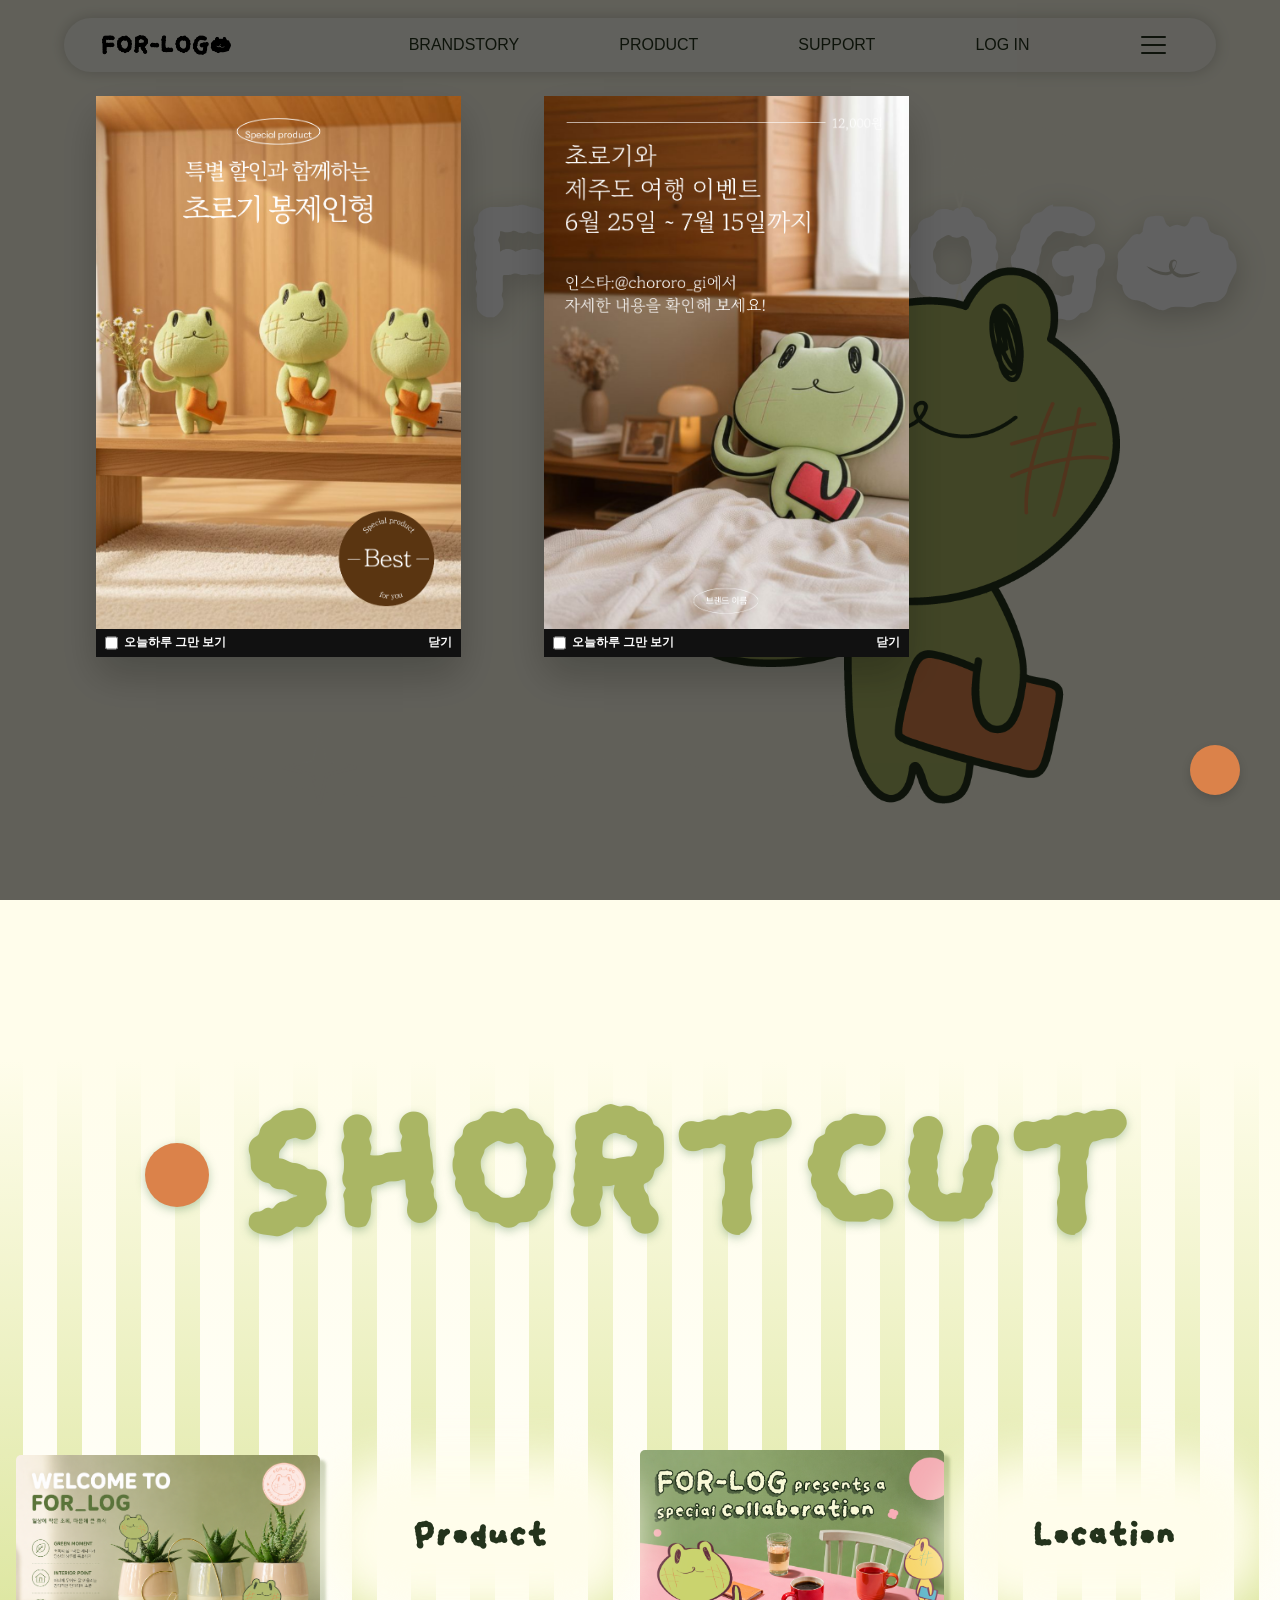
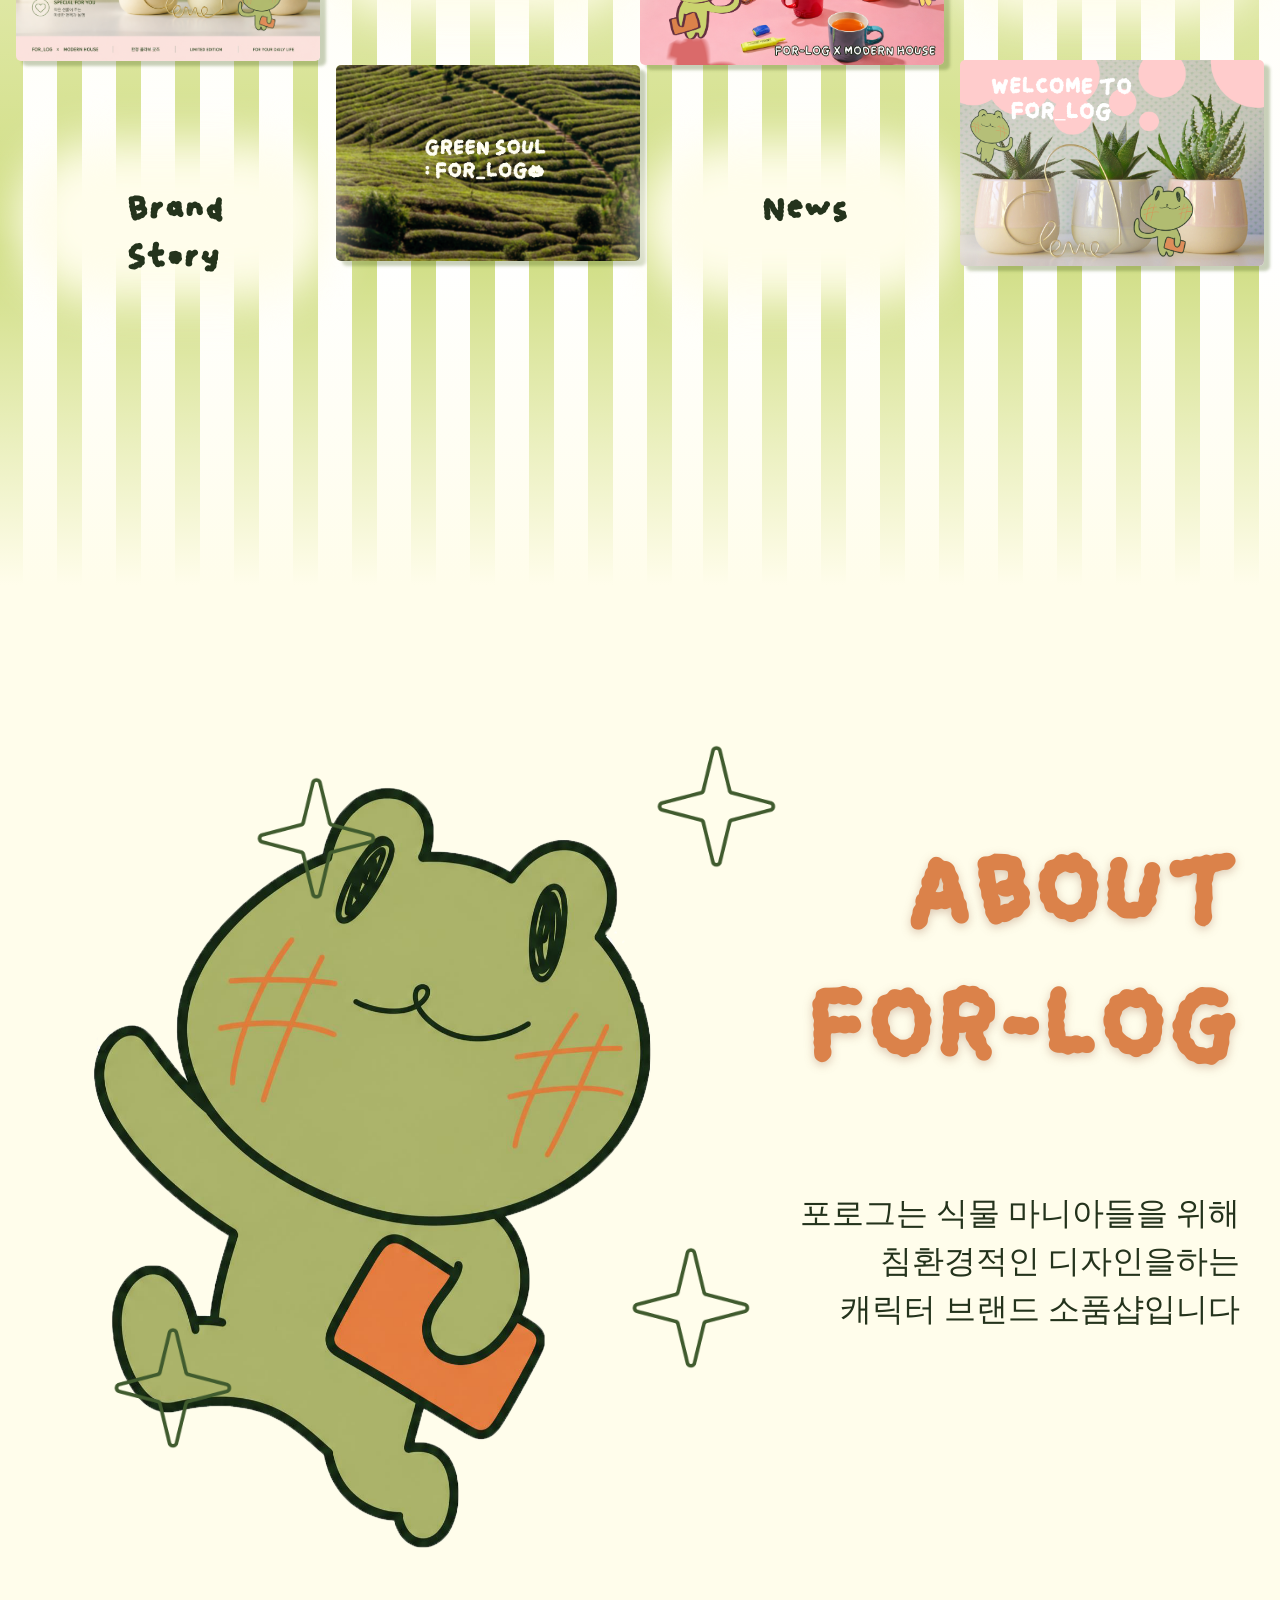
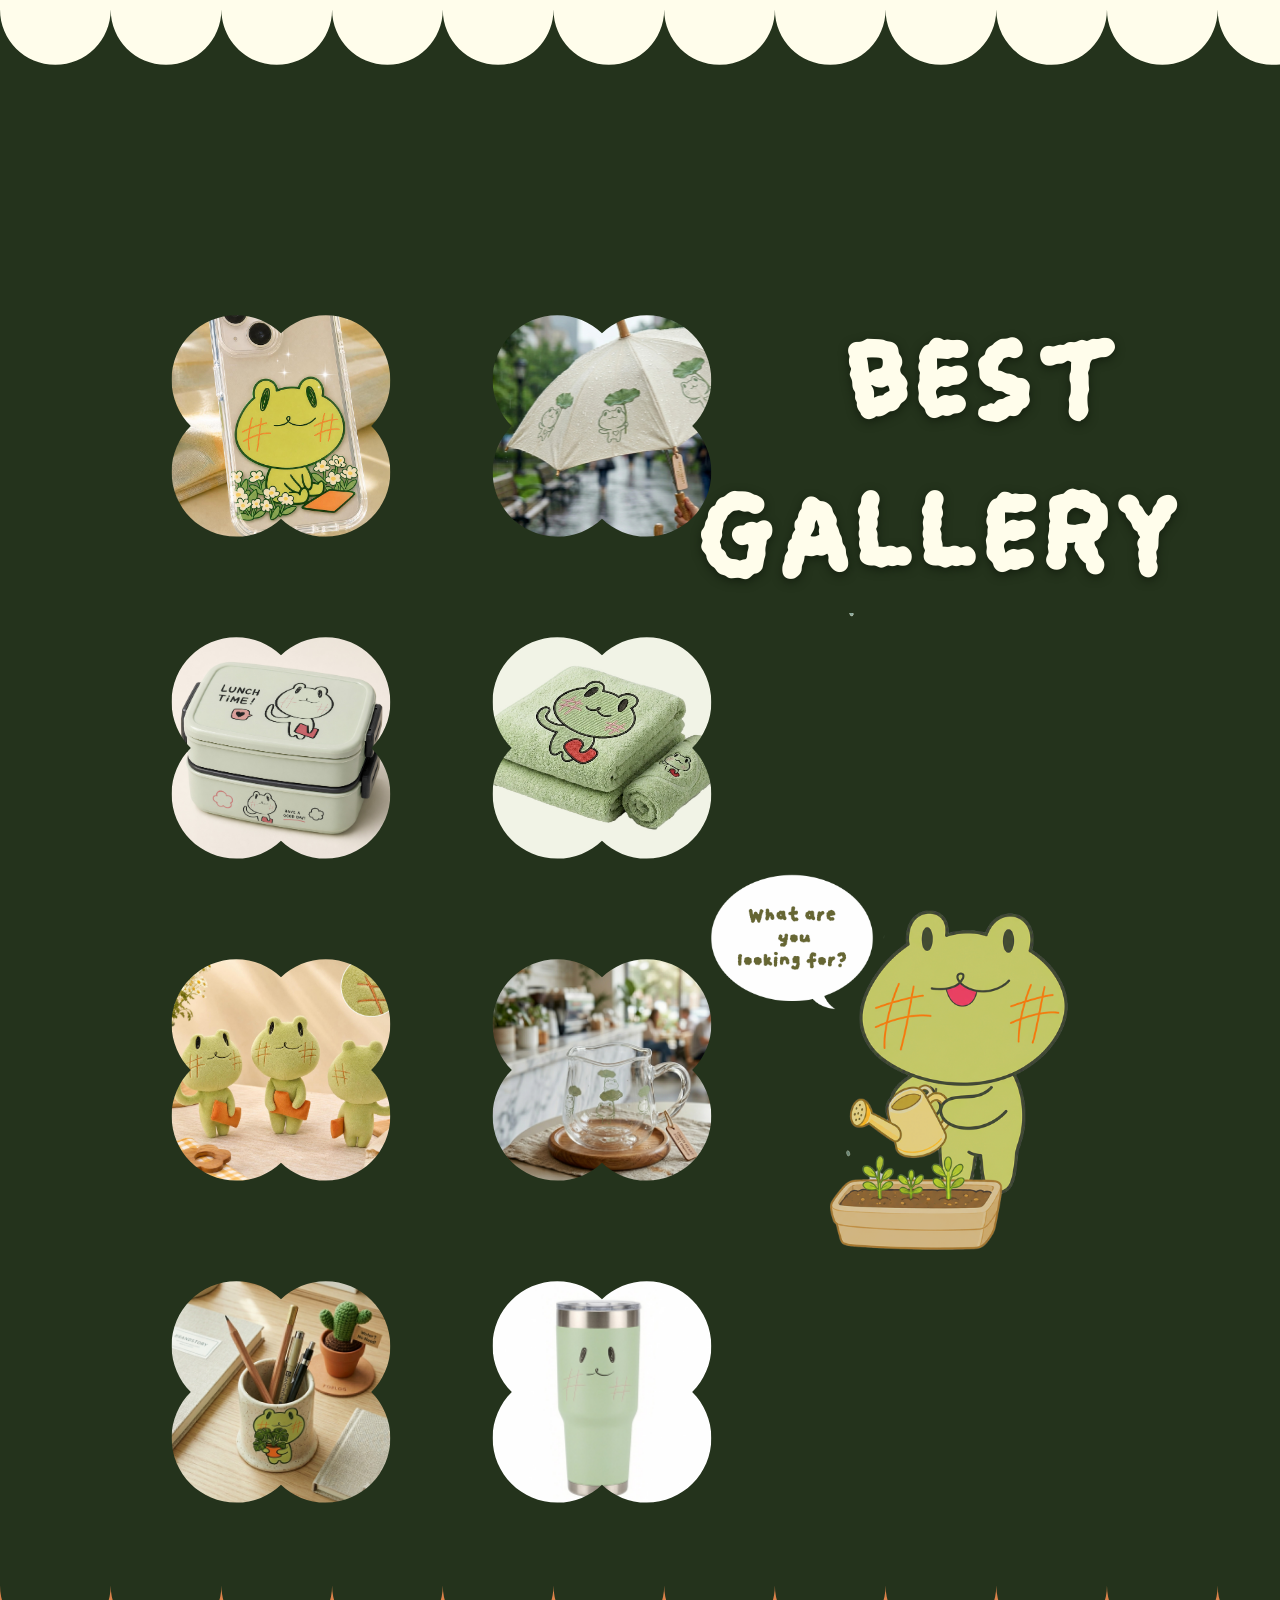
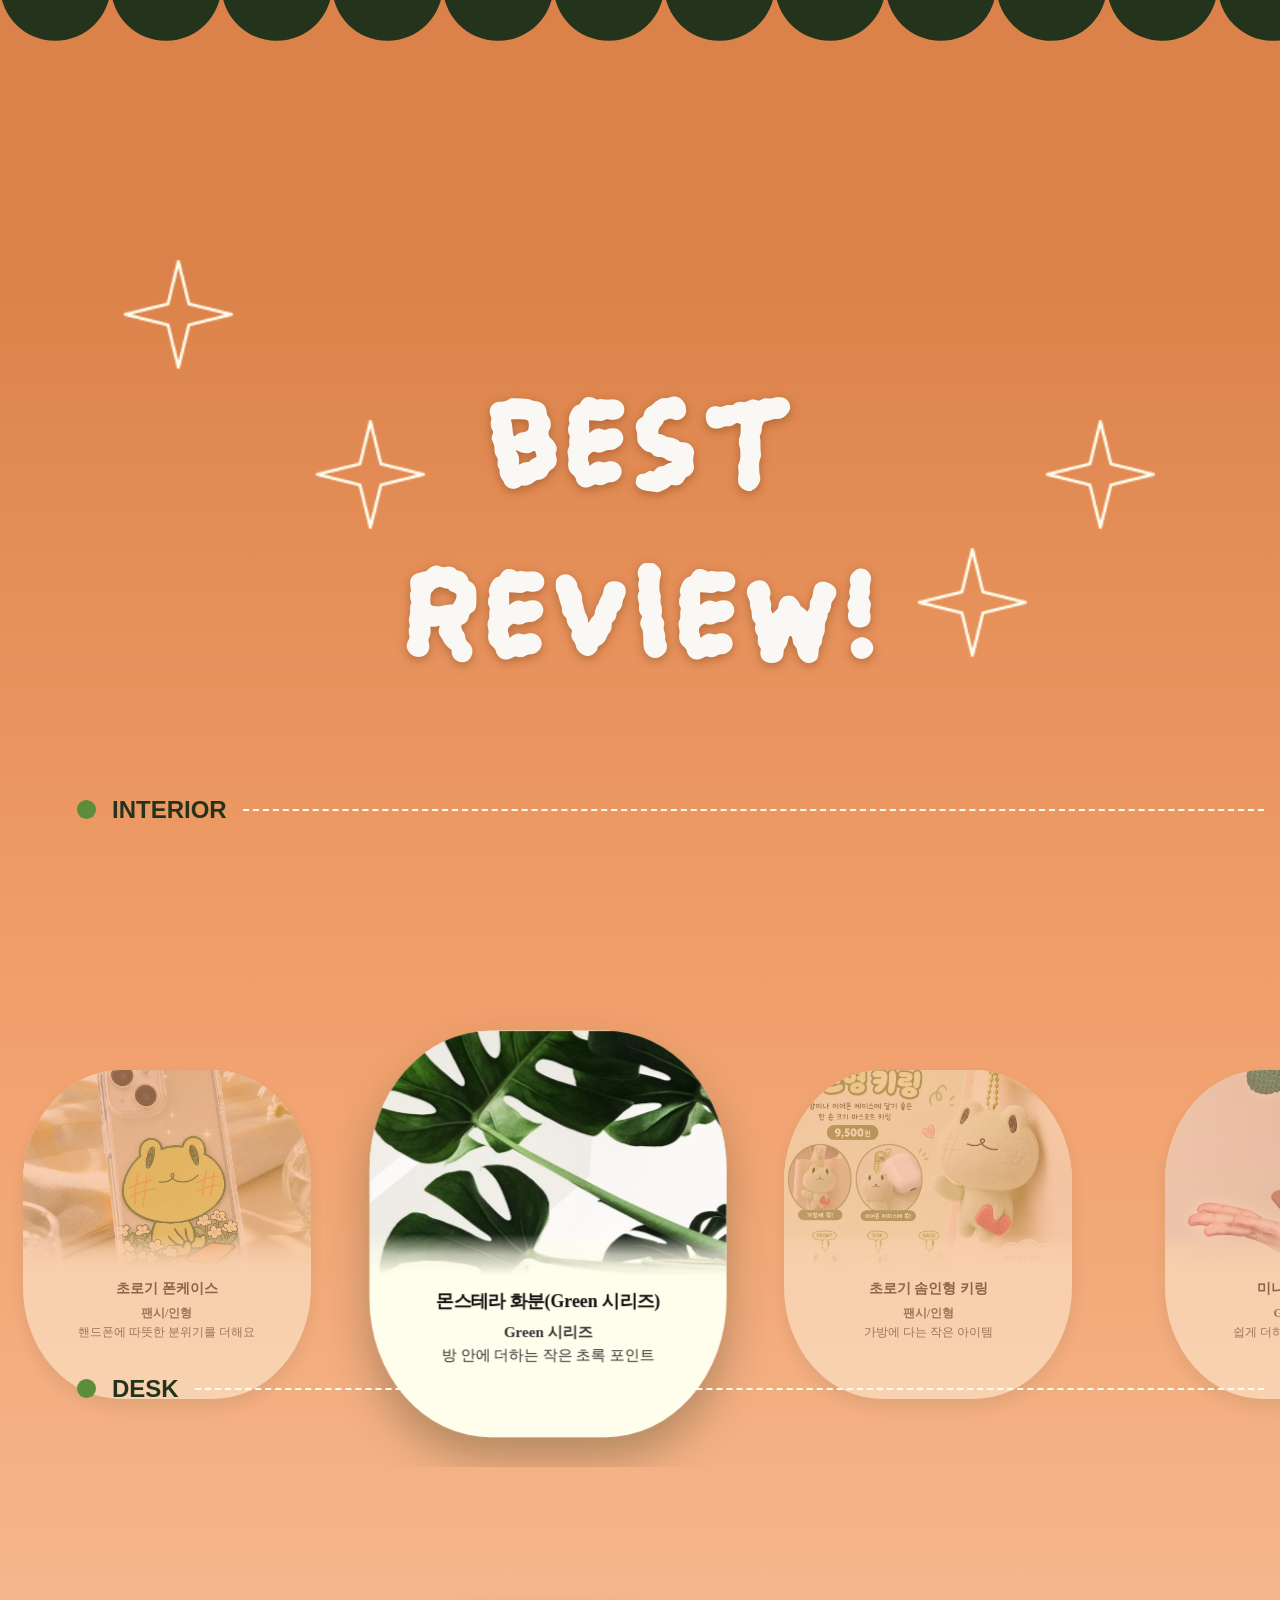
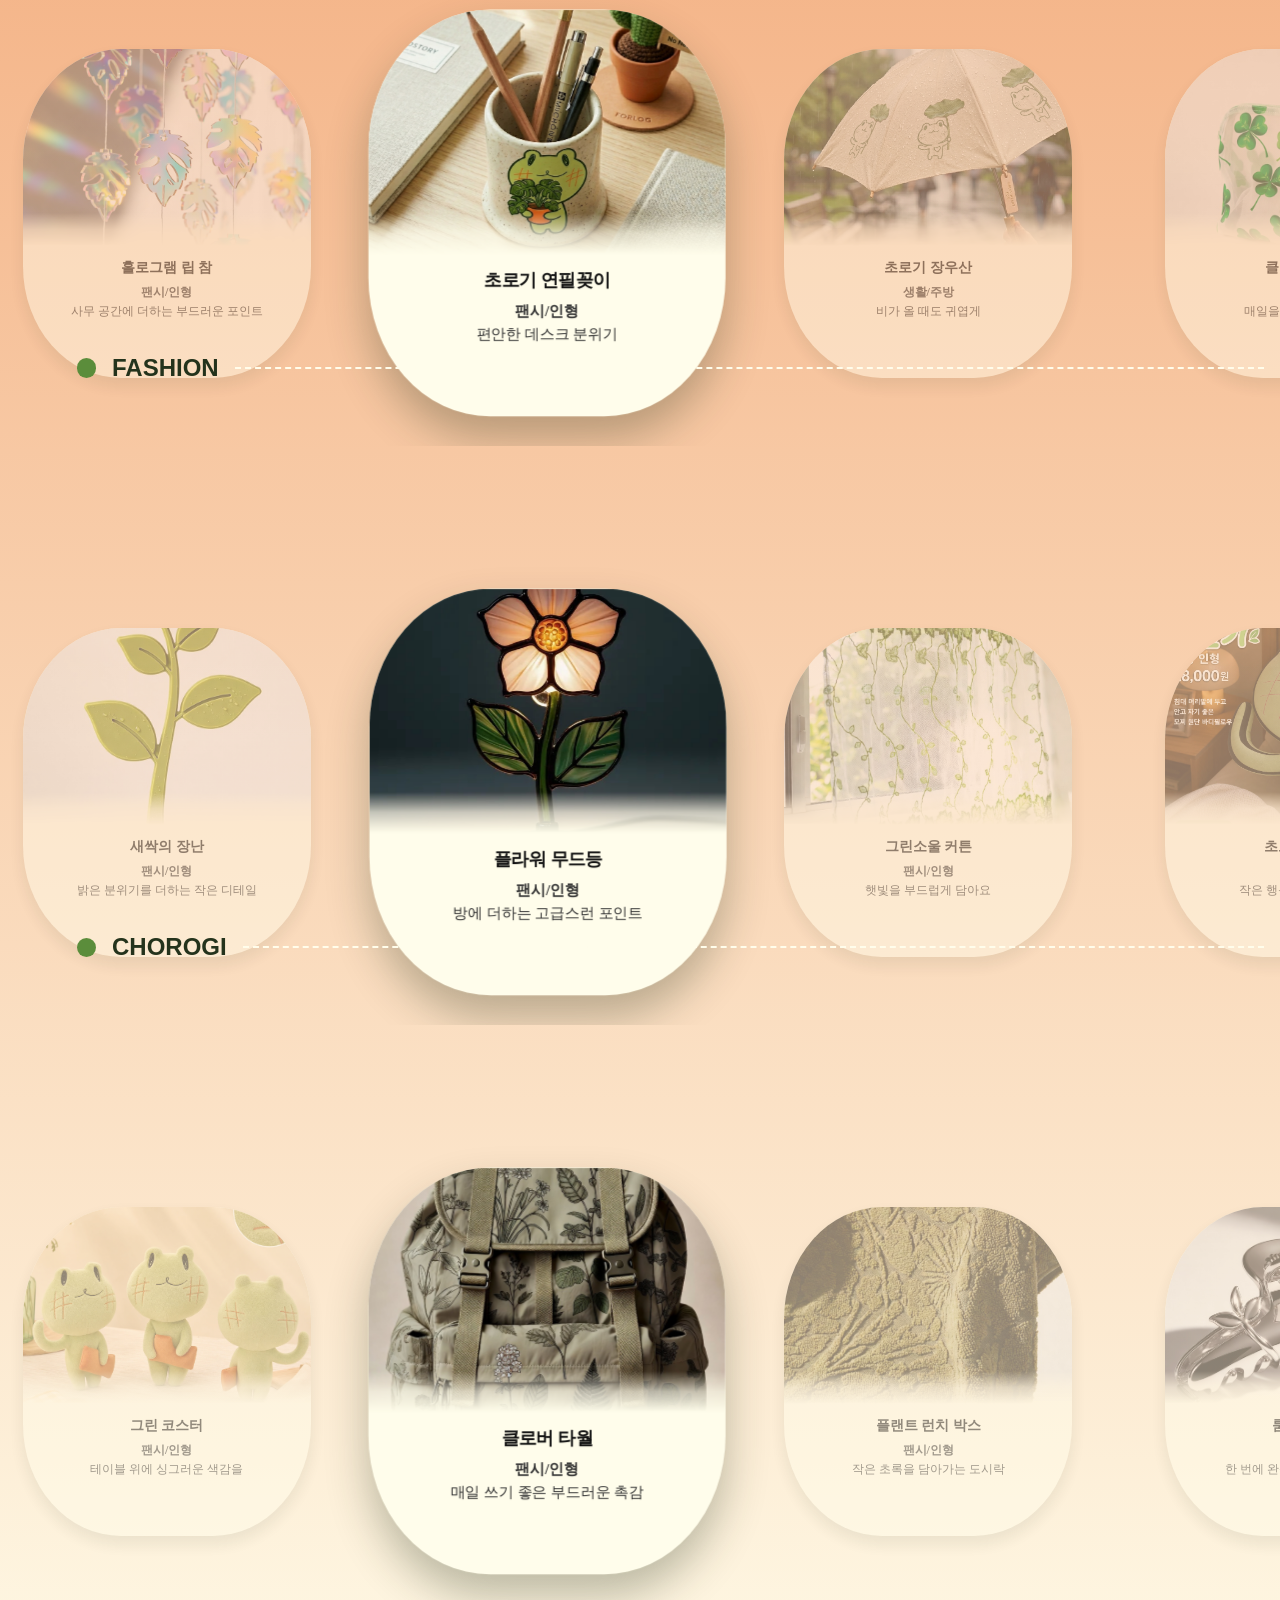
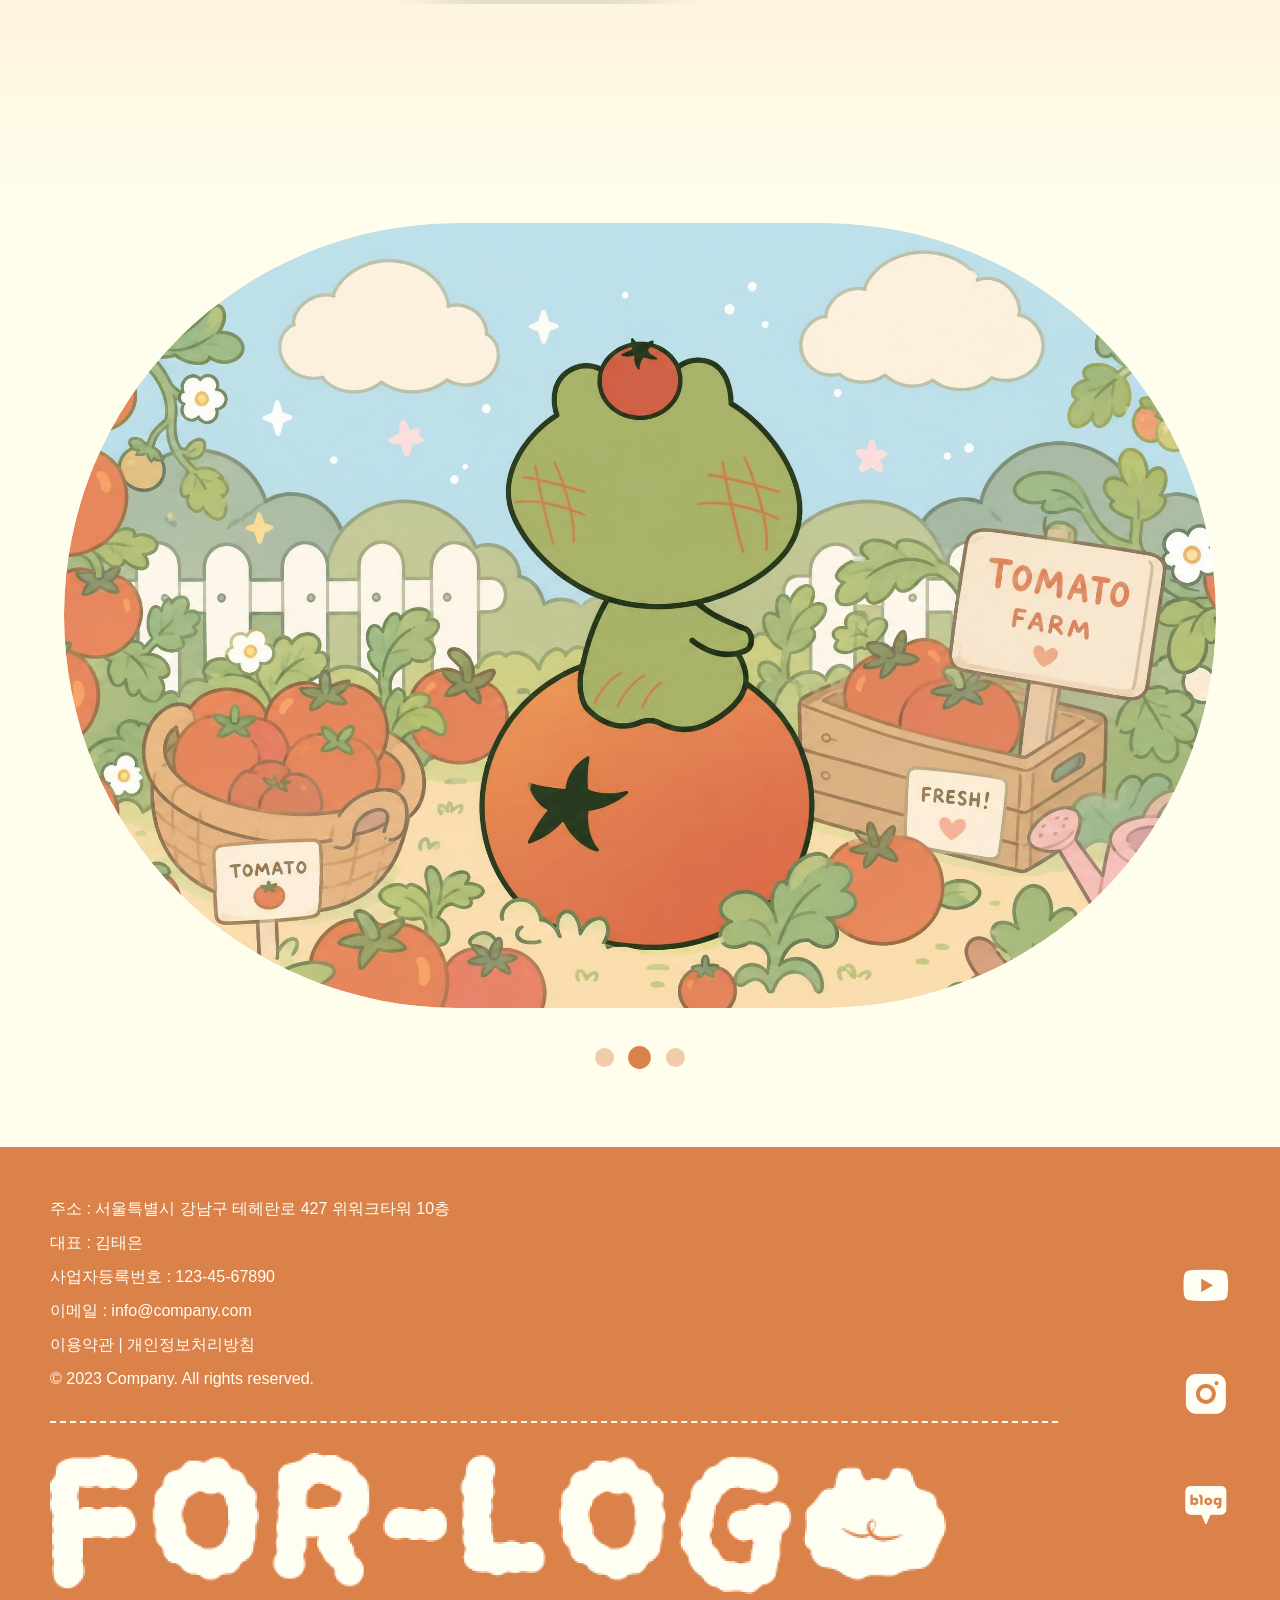
==== commit 737efb5f: "새로운태은" ====
--- a/Home/index.html
+++ b/Home/index.html
@@ -8,7 +8,50 @@
     <link rel="stylesheet" href="./css/main.css">
     <title>FOR-LOG</title>
 </head>
+
+<header>
+    <div class="headerInner">
+        <div class="logo"><a href="../Home/index.html"><img src="../common/img/logo(black) 2.png" alt="logo"></a></div>
+        <ul class="gnb">
+            <li><a href="../brandstory/brandstory.html">BRANDSTORY</a>
+                <ul class="snb">
+                    <li><a href="../brandstory/brandstory.html#concept">CONCEPT</a></li>
+                    <li><a href="../brandstory/brandstory.html#chologi">CHOLOGI</a></li>
+                </ul>
+            </li>
+            <li>
+                <a href="../products/products_index.html">PRODUCT</a>
+                <ul class="snb">
+                    <li><a href="../products/products_index.html">SHOP</a></li>
+                    <li><a href="../products/cart_test.html">CART</a></li>
+                </ul>
+            </li>
+            <li>
+                <a href="../support/index.html">SUPPORT</a>
+                <ul class="snb">
+                    <li><a href="../support/index.html#news">NEWS</a></li>
+                    <li><a href="../support/index.html#faq">FAQ</a></li>
+                    <li><a href="../support/index.html#location">LOCATION</a></li>
+                </ul>
+            </li>
+            <li>
+                <a href="../products/login.html">LOG IN</a>
+                <ul class="snb">
+                    <li><a href="../products/signup.html">SIGN UP</a></li>
+                </ul>
+            </li>
+        </ul>
+            <div class="ham">
+                <span></span>
+                <span></span>
+                <span></span>
+            </div>
+    </div>
+</header>
 <body>
+    <div class="eventPop">
+
+    </div>
     <div class="mainPopup" id="mainPopup" aria-label="event popup">
         <div class="mainPopupInner">
             <article class="mainPopupItem" data-popup-id="popUp1">
@@ -58,8 +101,8 @@
         </div>
     </div>
             <div class="heroVideos" aria-hidden="true">
-                <video class="heroVideo videoOne" src="./mp4/tomatomp4.mp4" autoplay muted loop playsinline></video>
-                <video class="heroVideo videoTwo" src="./mp4/movie2.mp4" autoplay muted loop playsinline></video>
+                <video class="heroVideo videoOne" src="./mp4/kore.mp4" autoplay muted loop playsinline></video>
+                <video class="heroVideo videoTwo" src="./mp4/tomatomp4.mp4" autoplay muted loop playsinline></video>
                 <video class="heroVideo videoThree" src="./img/video/tree.mp4" autoplay muted loop playsinline></video>
             </div>
     <section class="sec1">
@@ -133,22 +176,28 @@
      <!-- 섹션5시작-------리뷰페이지---------- -->
     <section class="sec5">
         <img src="./img/SVG files/pattern/pattern-green3.svg" alt="올록볼록한 장식 사진">
+           <div class="spakleGreenBox2">
+                <div class="spk1-1"></div>
+                <div class="spk2-1"></div>
+                <div class="spk3-1"></div>
+                <div class="spk4-1"></div>
+            </div>
         <div>
             <span>BEST<br>REVIEW!</span>
         </div>
 
         <div class="reviewStart">
             <div class="productBand">
-                <img class="productBandBg" src="./img/SVG files/pattern/circliewhite.svg" alt="배경이 되는 원들의 모임">
+                <!-- <img class="productBandBg" src="./img/SVG files/pattern/circliewhite.svg" alt="배경이 되는 원들의 모임"> -->
                 <section class="productSection">
                 <div class="productList" id="productList"></div>
                 </section>
             </div>
-            <img src="./img/SVG files/pattern/circliewhite.svg" alt="배경이 되는 원들의 모임">
+            <!-- <img src="./img/SVG files/pattern/circliewhite.svg" alt="배경이 되는 원들의 모임">
             
             <img src="./img/SVG files/pattern/circliewhite.svg" alt="배경이 되는 원들의 모임">
             <img src="./img/SVG files/pattern/circliewhite.svg" alt="배경이 되는 원들의 모임">
-            <img src="./img/SVG files/pattern/circliewhite.svg" alt="배경이 되는 원들의 모임">
+            <img src="./img/SVG files/pattern/circliewhite.svg" alt="배경이 되는 원들의 모임"> -->
         </div>
     </section>
 <!-- 섹션5끝-------리뷰페이지---------- -->
@@ -189,26 +238,28 @@
             <img src="./common/img/blog.png" alt="sns">
         </div>
     </footer>
+    <div class="roundG4"></div>
+    <script src="../products/mouseEffect.js"></script>
 
 <script src="https://code.jquery.com/jquery-3.7.1.min.js"></script>
-    <script>
-        fetch("../common/header.html")
-            .then(function (response) {
-                return response.text();
-            })
-            .then(function (html) {
-                const parser = new DOMParser();
-                const doc = parser.parseFromString(html, "text/html");
-                const commonHeader = document.querySelector("#commonHeader");
-                const header = doc.querySelector("header");
-                const dim = doc.querySelector(".dim");
-                const hamSideMenu = doc.querySelector(".hamSideMenu");
-
-                if (commonHeader && header && dim && hamSideMenu) {
-                    commonHeader.append(header, dim, hamSideMenu);
-                }
-            });
-    </script>
+   <script>
+fetch("../common/header.html")
+    .then(function (response) {
+        return response.text();
+    })
+    .then(function (html) {
+        const parser = new DOMParser();
+        const doc = parser.parseFromString(html, "text/html");
+
+        const commonHeader = document.querySelector("#commonHeader");
+        const dim = doc.querySelector(".dim");
+        const hamSideMenu = doc.querySelector(".hamSideMenu");
+
+        if (commonHeader && dim && hamSideMenu) {
+            commonHeader.append(dim, hamSideMenu);
+        }
+    });
+</script>
     <script src="./js/main.js"></script>
 </body>
 </html>
--- a/Home/css/main.css
+++ b/Home/css/main.css
@@ -3,6 +3,34 @@
     src: url("../font/Cloudsofa_namgim-Regular.ttf") format("truetype");
     font-weight: 400;
     font-style: normal;
+}
+.eventPop{
+    width: 100%;
+    height: 100vh;
+    position: fixed;
+    inset: 0;
+    z-index: 4000;
+    background-color: transparent;
+    overflow: hidden;
+    opacity: 1;
+    visibility: visible;
+    pointer-events: none;
+    transition:
+        opacity 0.55s ease,
+        visibility 0s linear 0.55s;
+}
+.eventPop.hide {
+    opacity: 0;
+    visibility: hidden;
+}
+.eventPopCanvas {
+    width: 100%;
+    height: 100%;
+    display: block;
+}
+body.eventIntroPlaying .mainPopup {
+    opacity: 0;
+    visibility: hidden;
 }
   header{
             width: 100%; height:90px;
@@ -296,41 +324,33 @@
     pointer-events: none;
 }
 
+/* 1. 평소 상태 (애니메이션 없음) */
 .characterWrap img {
     position: absolute;
     right: 10rem;
     bottom: 16rem;
-    width: min(33vw, 350px);
-    transform: scale(1.3);
+    /* transform: scale(1.3)을 여기에 두면 keyframes와 충돌하므로 width 자체를 키웁니다 */
+    width: min(43vw, 455px); /* 기존 33vw, 350px에서 1.3배 키운 크기 */
     z-index: 50;
-    /* animation: moveMain 3s infinite; */
-    /* animation-direction: alternate; */
-}
-@keyframes moveMain{
-    0%{
-        transform: scale(1.55) rotate(0);
-        bottom: 16rem;
-    }
-    20%{
-        transform: scale(1.55) rotate(-5deg);
-        bottom: 22rem;
-        right: 12rem;
-    }
-    50%{
-        transform: scale(1.44) rotate(0);
-        right: 12rem;
-        bottom: 16rem;
-    }
-    70%{
-        transform: scale(1.55) rotate(0);
-        bottom: 22rem;
-        right: 15rem;
-    }
-    100%{
-        transform: scale(1.44) rotate(0);
-        right: 15rem;
-        bottom: 16rem;
-    }
+    
+    /* 젤리처럼 바닥을 딛고 몽글몽글 움직이도록 중심축 설정 */
+    transform-origin: center bottom; 
+}
+
+/* 2. 자바스크립트 옵저버가 화면을 감지해서 'on' 클래스를 붙였을 때만 애니메이션 시작! */
+.characterWrap img.on {
+    /* 2.5초 동안 부드럽게(ease-in-out) 무한히(infinite) 몽글거리도록 수정 */
+    animation: jello-horizontal 2.5s ease-in-out infinite;
+}
+
+/* 키프레임은 기존과 동일 (수치만 살짝 몽글몽글하게 다듬었습니다) */
+@keyframes jello-horizontal {
+  0%, 100% { transform: scale3d(1, 1, 1); }
+  30% { transform: scale3d(1.08, 0.92, 1); }
+  40% { transform: scale3d(0.93, 1.07, 1); }
+  50% { transform: scale3d(1.04, 0.96, 1); }
+  65% { transform: scale3d(0.98, 1.02, 1); }
+  75% { transform: scale3d(1.01, 0.99, 1); }
 }
 
 .mainWrap {
@@ -503,7 +523,7 @@
         opacity: 0;
     }
 
-    8%,
+    1.7%,
     33% {
         opacity: 1;
     }
@@ -1136,10 +1156,11 @@
     transform: rotateY(180deg);
 }
 .anotherIMG{
-    background-image: url("../img/character image/PNG/choro-gi5.png");
+    background-image: url("../img/another-01.png");
     background-position: center;
     background-repeat: no-repeat;
     background-size: contain;
+    position: relative;
     width: 100%;
     height: 100vh;
     /* height: 100%; */
@@ -1148,6 +1169,14 @@
     transition: all 0.1s;
 	animation: jello-horizontal 0.9s both;
 }
+
+.wateringCanvas {
+    position: absolute;
+    inset: 0;
+    width: 100%;
+    height: 100%;
+    pointer-events: none;
+}
 @-webkit-keyframes jello-horizontal {
   0% {
     -webkit-transform: scale3d(1, 1, 1);
@@ -1208,17 +1237,7 @@
             transform: scale3d(1, 1, 1);
   }
 }
-.anotherIMG:hover {
-    background-image: url("../img/another-01.png");
-    background-position: center;
-    background-repeat: no-repeat;
-    background-size: contain;
-    width: 103%;
-    transform: translateX(-0.2rem);
-    transform: scale(1.9);
-    object-fit: contain;
-    cursor: pointer;
-}
+
 
 @media (max-width: 768px) {
     .anotherIMG {
@@ -1292,17 +1311,111 @@
     overflow: hidden;
     position: relative;
 }
+/* 이 부분은 베스트 리부의 반짝이 부분 */
+.spakleGreenBox2{
+    width: 100%;
+    height: 100%;
+    position: absolute;
+    inset: 0;
+    z-index: 200;
+    pointer-events: none;
+    /* border: 1px solid red; */
+    margin-top: 0;
+}
+/* 반짝이 시작--------------- */
+.spk1-1, .spk2-1, .spk3-1, .spk4-1{
+    width: 12%;
+    height: 12%;
+    position: absolute;
+    top: 12rem;
+    left: 8%;
+    background-image: url(../img/move/movestar-01.png);
+    background-position: center;
+    background-repeat: no-repeat;
+    background-size: contain;
+    animation: sparkle 1.4s ease-in-out infinite;
+    transform-origin: center;
+}
+.spk2-1{
+    top: 22rem;
+    left: 80%;
+    animation: sparkle2 1.2s ease-in-out infinite;
+}
+.spk3-1{
+    top: 22rem;
+    bottom: auto;
+    left: 23%;
+    animation: sparkleFloat2 1.6s ease-in-out infinite;
+}
+
+.spk4-1 {
+    top: 30rem;
+    left: auto;
+    bottom: auto;
+    right: 18%;
+    animation: sparkleFloat 1.8s ease-in-out infinite;
+}
+
+@keyframes sparkle {
+    0%, 100% {
+        transform: scale(0.5) rotate(0deg);
+        opacity: 0.4;
+    }
+
+    50% {
+        transform: scale(1.15) rotate(8deg);
+        opacity: 1;
+    }
+}
+@keyframes sparkle2 {
+    0%, 100% {
+        transform: scale(0.3) rotate(0deg);
+        opacity: 0.4;
+    }
+
+    50% {
+        transform: scale(0.9) rotate(8deg);
+        opacity: 1;
+    }
+}
+.sec5 .spakleGreenBox2 {
+    display: block;
+}
+
+@keyframes sparkleFloat {
+    0%, 100% {
+        transform: translate(0, 0) scale(0.5) rotate(0deg);
+        opacity: 0.4;
+    }
+
+    50% {
+        transform: translate(-1.4rem, -1.8rem) scale(1.15) rotate(8deg);
+        opacity: 1;
+    }
+}
+
+@keyframes sparkleFloat2 {
+    0%, 100% {
+        transform: translate(0, 0) scale(0.3) rotate(0deg);
+        opacity: 0.4;
+    }
+
+    50% {
+        transform: translate(1.2rem, -1.4rem) scale(0.9) rotate(8deg);
+        opacity: 1;
+    }
+}
 .sec5>img{
     width: 100%;
 }
-.sec5>div{
+.sec5>div:not(.spakleGreenBox2){
     /* border: 1px solid rgb(0, 4, 255); */
     display: flex;
     align-items: center;
     justify-content: center;
     margin: 10rem auto;
 }
-.sec5>div>span{
+.sec5>div:not(.spakleGreenBox2)>span{
     font-family: "cloud";
     font-size: clamp(5rem, 9vw, 22rem);
     color: #F9F8F4;
@@ -1313,16 +1426,16 @@
     transition: all 0.4s;
     opacity: 0.5;
 }
-.sec5>div>span.on{
+.sec5>div:not(.spakleGreenBox2)>span.on{
     opacity: 1;
     transform: translateY(0);
 }
-.sec5>div>span:hover{
+.sec5>div:not(.spakleGreenBox2)>span:hover{
     opacity: 1;
     transform: translateY(-6rem);
 }
 @media (max-width: 768px) {
-    .sec5>div>span {
+    .sec5>div:not(.spakleGreenBox2)>span {
         font-size: clamp(10rem, 18vw, 22rem);
     }
 }
@@ -1348,7 +1461,7 @@
     position: absolute;
     inset: 0;
     z-index: 1;
-    background-image: url("../img/SVG files/pattern/circliewhite.svg");
+    /* background-image: url("../img/SVG files/pattern/circliewhite.svg"); */
     background-repeat: repeat-x;
     background-position: center center;
     background-size: auto var(--circle-bg-size, 230%);
@@ -1571,7 +1684,7 @@
 .productTrack {
     display: flex;
     gap: clamp(3rem, 4vw, 2.9rem);
-    padding: 1.5rem 6vw;
+    padding: 3.2rem 6vw;
     user-select: none;
     will-change: transform;
 }
@@ -1588,17 +1701,34 @@
 
 .productInner {
     width: clamp(18rem, 16vw, 24rem);
-    aspect-ratio: 1 / 1;
-    border-radius: 40%;
+    aspect-ratio: 1 / 1.14;
+    border-radius: 34%;
     background: #fffdeb;
     overflow: hidden;
     box-shadow: 0 8px 16px rgba(36, 51, 28, 0.18);
-    transition: transform 0.25s ease, box-shadow 0.25s ease;
+    opacity: 0.45;
+    filter: blur(0.35px);
+    transition: transform 0.55s ease, box-shadow 0.55s ease, opacity 0.55s ease, filter 0.55s ease;
+}
+
+.productCard.is-center {
+    z-index: 4;
+}
+
+.productCard.is-center .productInner {
+    transform: scale(1.24);
+    opacity: 1;
+    filter: blur(0);
+    box-shadow: 0 18px 34px rgba(36, 51, 28, 0.3);
 }
 
 .productCard:hover .productInner {
     transform: translateY(-0.4rem);
     box-shadow: 0 12px 20px rgba(36, 51, 28, 0.24);
+}
+
+.productCard.is-center:hover .productInner {
+    transform: translateY(-0.4rem) scale(1.24);
 }
 
 .productImg {
